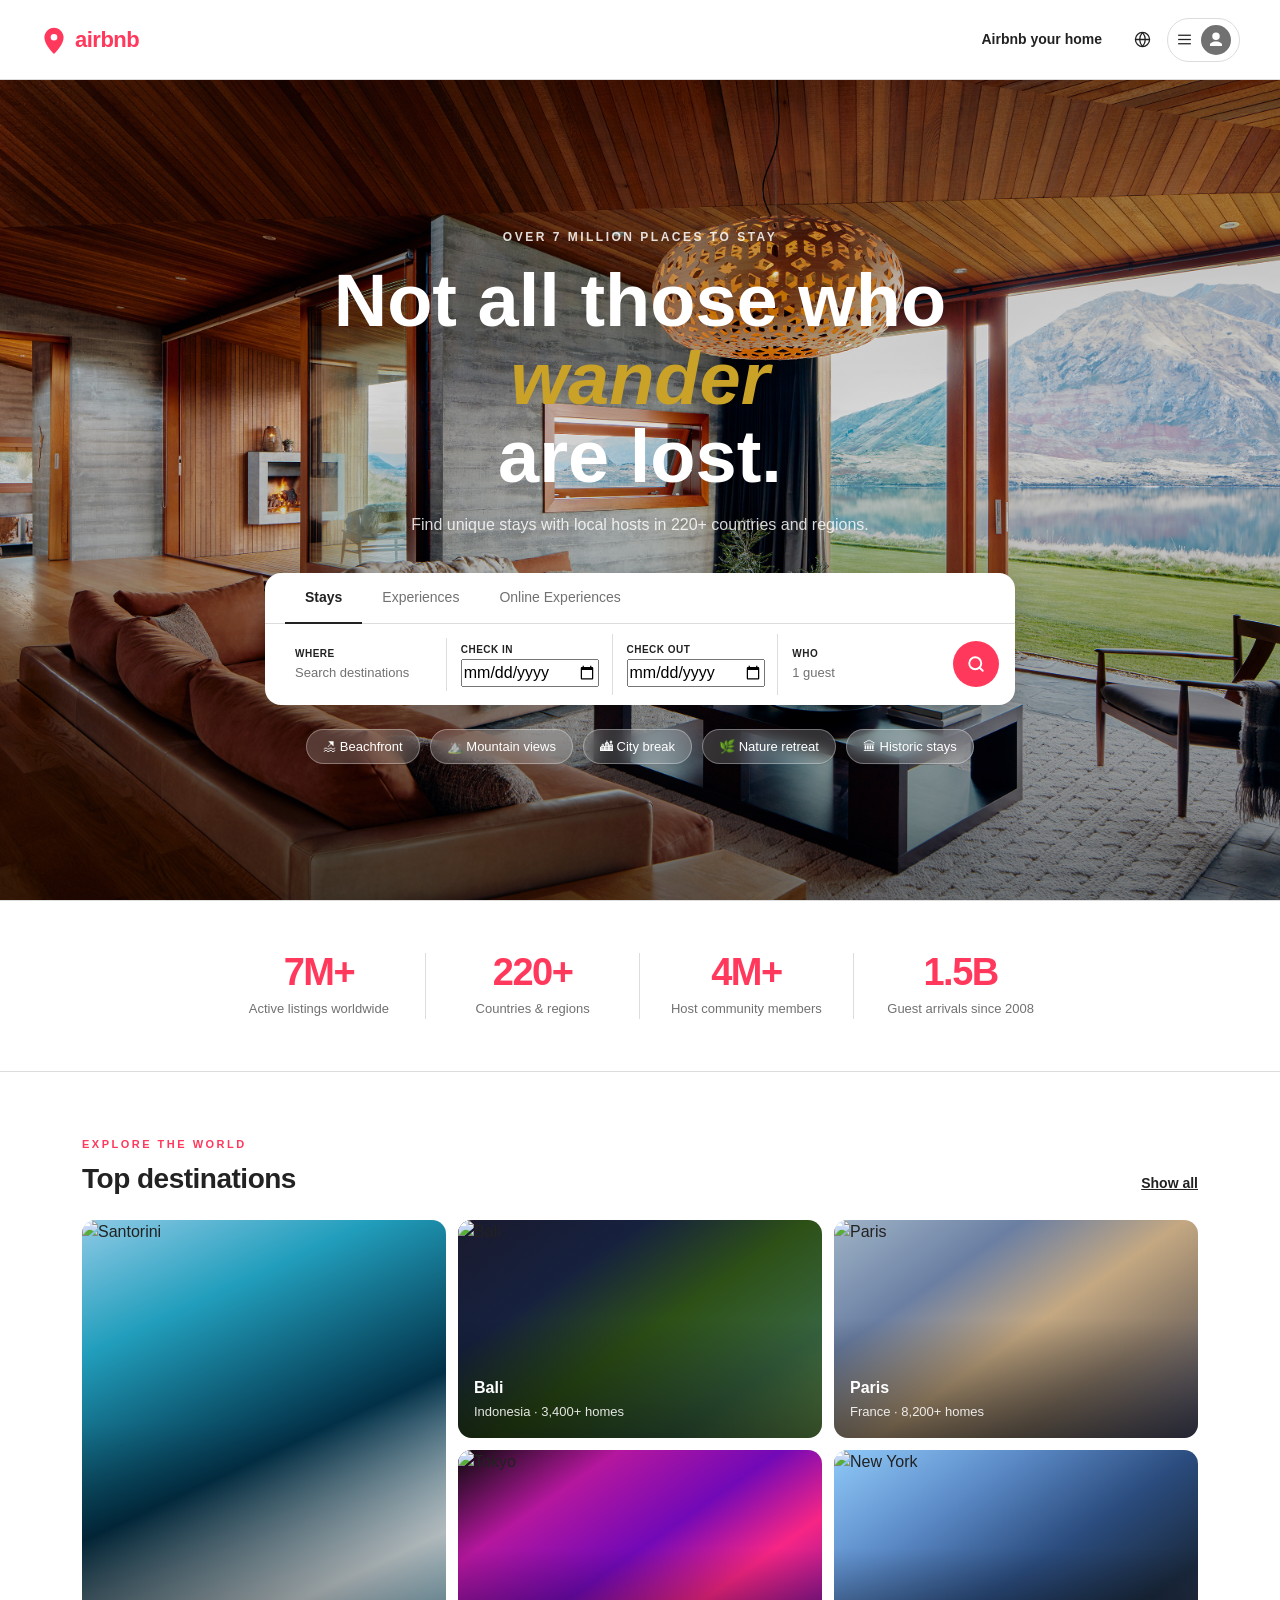
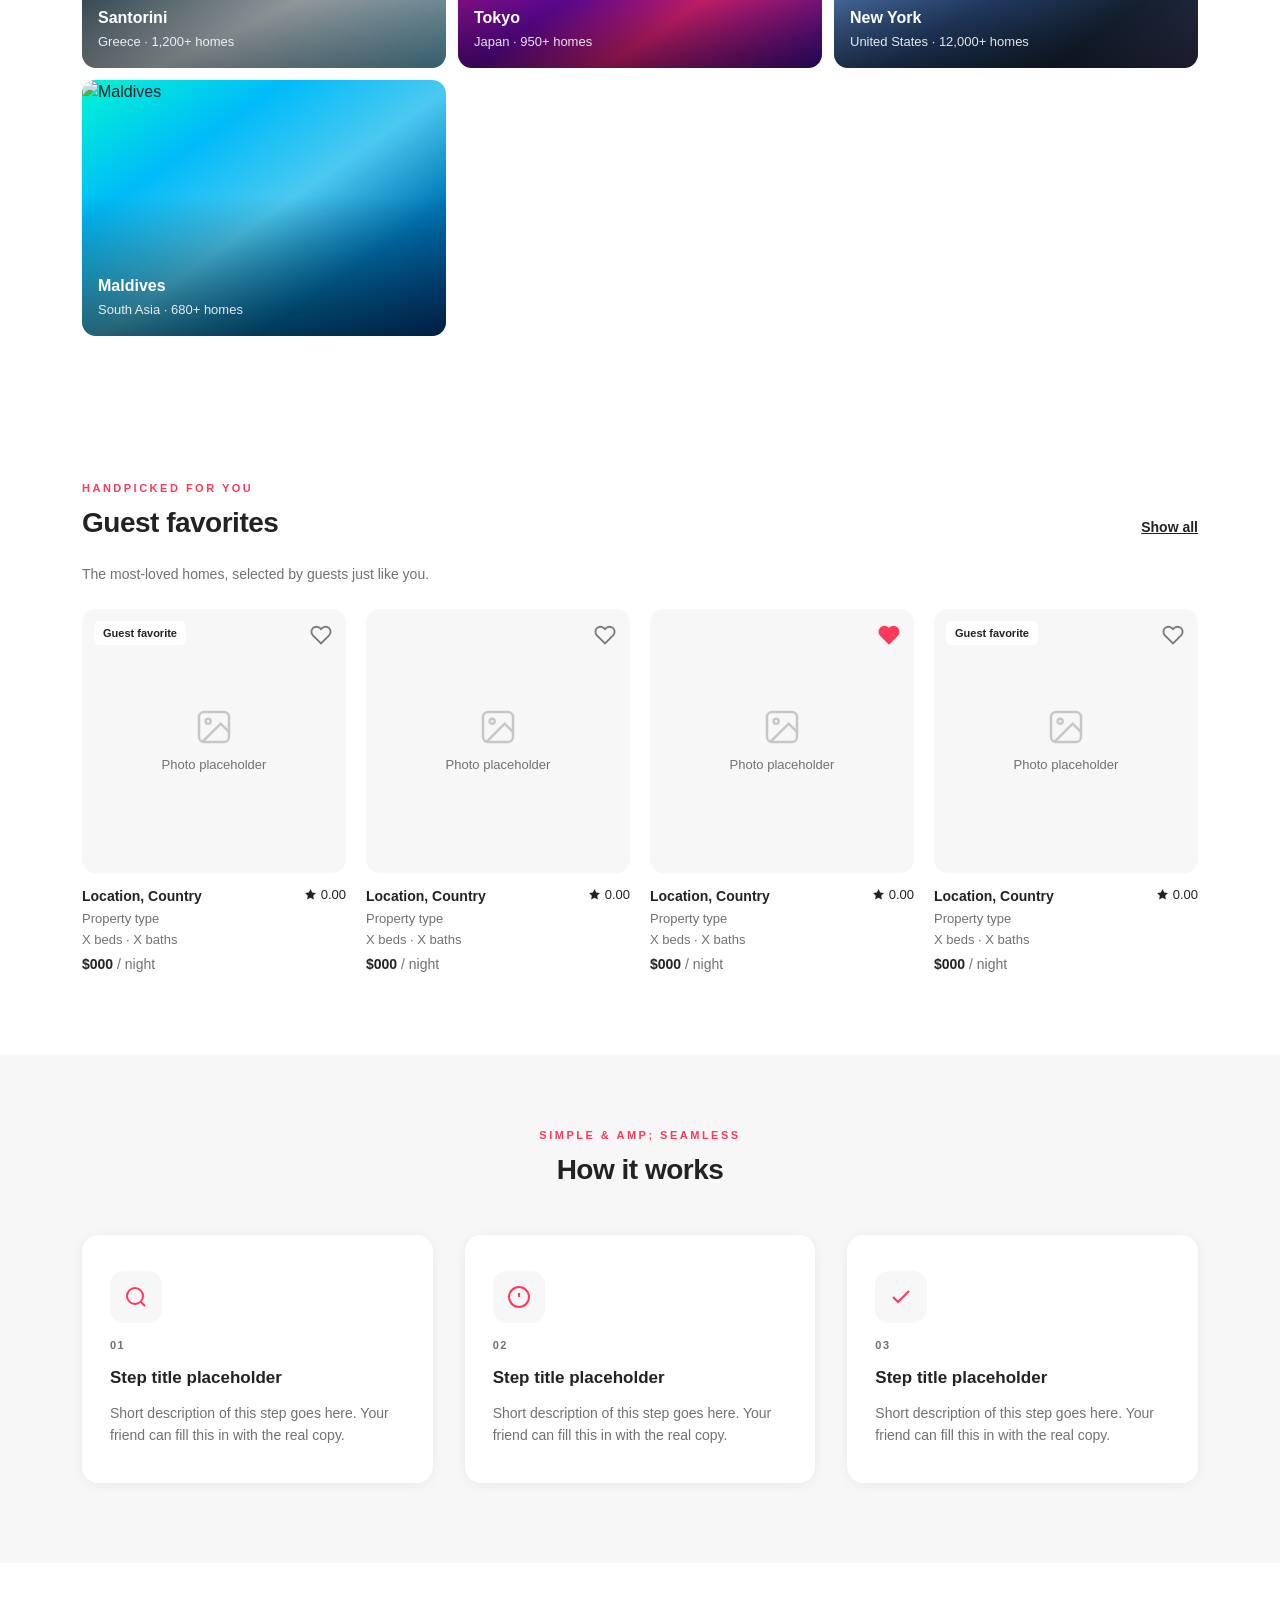
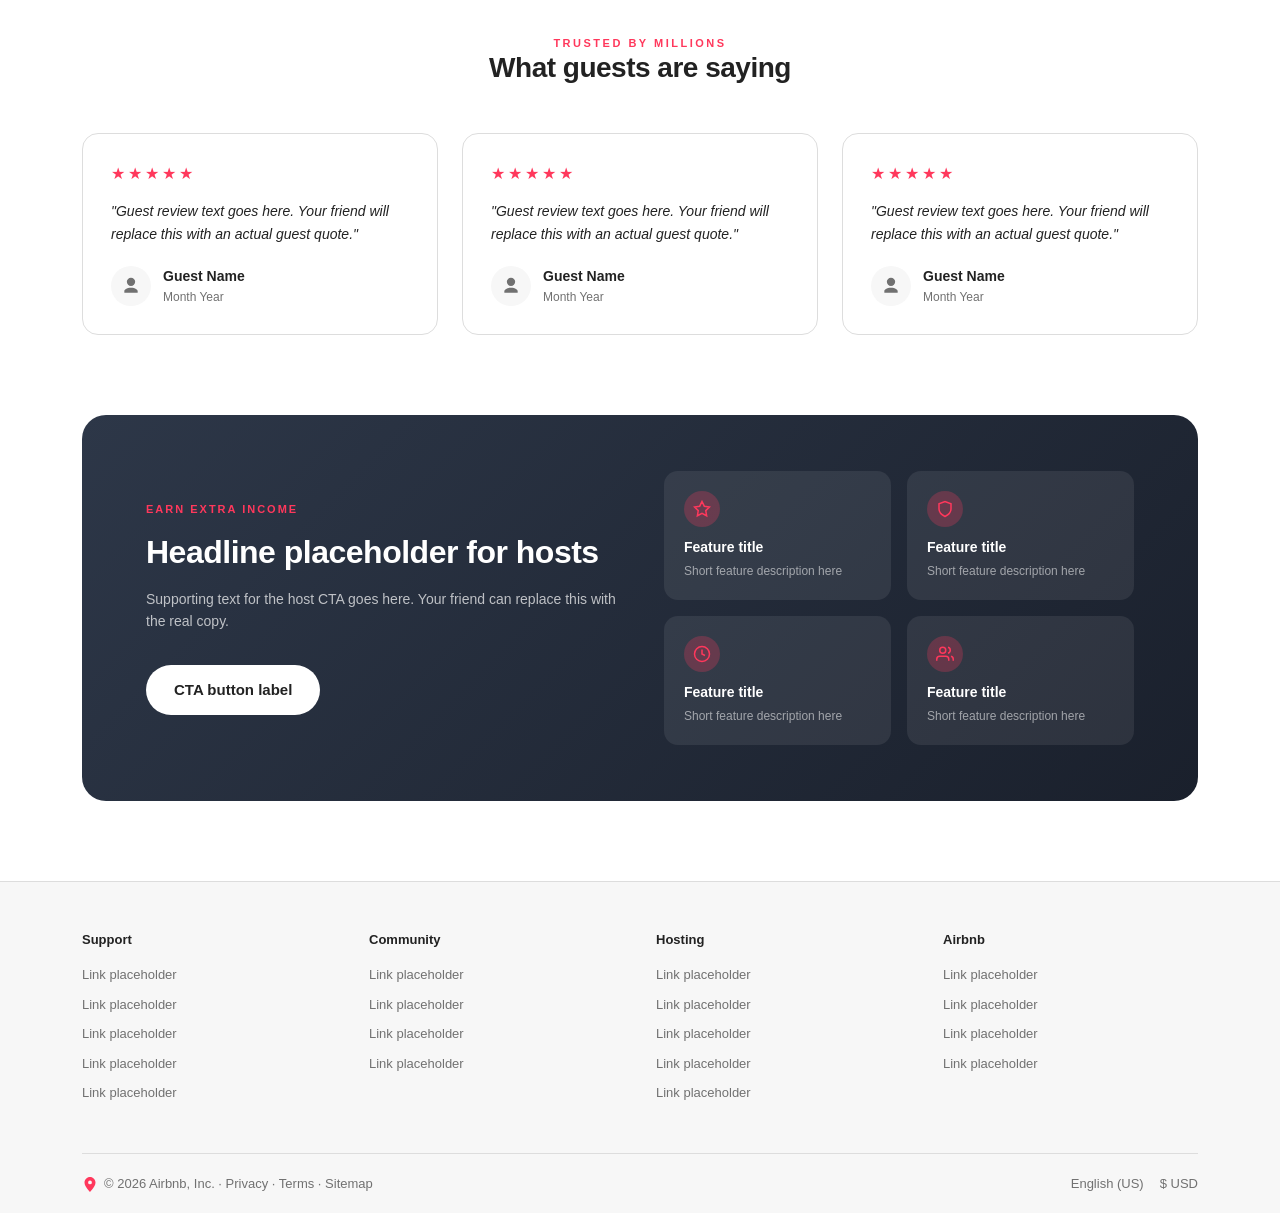
==== index.html @ 90a5e955 "temp save: fixed image zoom issue" ====
<!DOCTYPE html>
<html lang="en">
<head>
  <meta charset="UTF-8">
  <meta name="viewport" content="width=device-width, initial-scale=1.0">
  <title>Airbnb — Find unique places to stay</title>
  <link href="https://cdn.jsdelivr.net/npm/bootstrap@5.3.2/dist/css/bootstrap.min.css" rel="stylesheet">
  <style>
    :root {
      --ab-red:      #FF385C;
      --ab-dark-red: #E31C5F;
      --ab-text:     #222222;
      --ab-muted:    #717171;
      --ab-border:   #DDDDDD;
      --ab-light:    #F7F7F7;
      --ab-gold:     #C9A227;
    }

    body {
      font-family: -apple-system, BlinkMacSystemFont, 'Segoe UI', Roboto, 'Helvetica Neue', Arial, sans-serif;
      color: var(--ab-text);
      margin: 0;
    }

    /* ── NAVBAR ── */
    .ab-nav {
      position: fixed; top: 0; left: 0; right: 0; z-index: 1000;
      background: #fff; border-bottom: 1px solid var(--ab-border);
      height: 80px; padding: 0 40px;
      display: flex; align-items: center; justify-content: space-between;
    }

    .ab-logo {
      display: flex; align-items: center; gap: 7px;
      font-size: 22px; font-weight: 700; letter-spacing: -0.5px;
      color: var(--ab-red); text-decoration: none;
    }

    .ab-nav-link {
      border: none; background: none; font-size: 14px; font-weight: 600;
      padding: 10px 16px; border-radius: 24px; cursor: pointer;
      transition: background 0.15s; color: var(--ab-text);
    }
    .ab-nav-link:hover { background: var(--ab-light); }

    .ab-icon-btn {
      border: none; background: none; padding: 8px; border-radius: 50%;
      cursor: pointer; transition: background 0.15s; color: var(--ab-text);
      display: flex; align-items: center; justify-content: center;
    }
    .ab-icon-btn:hover { background: var(--ab-light); }

    .ab-menu-btn {
      display: flex; align-items: center; gap: 8px;
      border: 1px solid var(--ab-border); border-radius: 24px;
      padding: 6px 8px; background: #fff; cursor: pointer;
      transition: box-shadow 0.15s; position: relative;
    }
    .ab-menu-btn:hover { box-shadow: 0 2px 8px rgba(0,0,0,0.12); }

    .ab-avatar {
      width: 30px; height: 30px; border-radius: 50%; background: #717171;
      display: flex; align-items: center; justify-content: center;
    }

    /* Dropdown */
    .ab-dropdown {
      display: none; position: absolute; top: calc(100% + 12px); right: 0;
      background: #fff; border: none; border-radius: 12px; min-width: 220px;
      box-shadow: 0 4px 24px rgba(0,0,0,0.14); padding: 8px 0; z-index: 200;
    }
    .ab-menu-btn:focus-within .ab-dropdown,
    .ab-menu-btn:hover .ab-dropdown { display: block; }

    .ab-dropdown-item {
      display: block; padding: 11px 20px; font-size: 14px;
      color: var(--ab-text); text-decoration: none; cursor: pointer;
      transition: background 0.12s;
    }
    .ab-dropdown-item:hover { background: var(--ab-light); }
    .ab-dropdown-item.fw-semibold { font-weight: 600; }

    .ab-dropdown-divider {
      border: none; border-top: 1px solid var(--ab-border); margin: 6px 0;
    }

    /* ── HERO ── */
   .hero {
  margin-top: 80px;
  min-height: calc(100vh - 80px);

  background:
    linear-gradient(
      to bottom,
      rgba(0,0,0,0.22) 0%,
      rgba(0,0,0,0.10) 40%,
      rgba(0,0,0,0.46) 100%
    ),
    url(Air\ bnb\ landing\ page\ bc-image.jpg) center center / cover no-repeat;

  display: flex;
  flex-direction: column;
  align-items: center;
  justify-content: center;
  padding: 64px 24px 52px;
}
    .hero-eyebrow {
      font-size: 12px; font-weight: 700; letter-spacing: 2.5px;
      text-transform: uppercase; color: rgba(255,255,255,0.85); margin-bottom: 16px;
    }

    .hero-h1 {
      font-size: clamp(44px, 6.5vw, 74px); font-weight: 800; line-height: 1.06;
      color: #fff; text-align: center; text-wrap: balance; margin-bottom: 16px;
    }
    .hero-h1 .wander { color: var(--ab-gold); font-style: italic; }

    .hero-sub {
      font-size: 16px; color: rgba(255,255,255,0.82);
      text-align: center; margin-bottom: 36px; margin-top: 0;
    }

    /* Search card */
    .search-card {
      background: #fff; border-radius: 16px;
      box-shadow: 0 6px 24px rgba(0,0,0,0.16);
      width: 100%; max-width: 750px; margin-bottom: 24px; overflow: hidden;
    }

    .search-tabs {
      display: flex; border-bottom: 1px solid var(--ab-border); padding: 0 20px;
    }

    .s-tab {
      padding: 14px 20px; font-size: 14px; font-weight: 500;
      color: var(--ab-muted); cursor: pointer;
      border-bottom: 2px solid transparent; margin-bottom: -1px;
      white-space: nowrap; transition: color 0.14s, border-color 0.14s;
    }
    .s-tab:hover { color: var(--ab-text); }
    .s-tab.active { color: var(--ab-text); font-weight: 600; border-bottom-color: var(--ab-text); }

    .search-fields {
      display: flex; align-items: center; padding: 10px 16px;
    }

    .s-field {
      flex: 1; padding: 8px 14px; cursor: pointer; min-width: 0;
      border-right: 1px solid var(--ab-border); transition: background 0.14s;
    }
    .s-field:first-child { border-radius: 10px 0 0 10px; }
    .s-field.last-field  { border-right: none; border-radius: 0 10px 10px 0; }
    .s-field:hover { background: var(--ab-light); }

    .s-label {
      font-size: 10px; font-weight: 700; letter-spacing: 0.5px;
      text-transform: uppercase; color: var(--ab-text); margin-bottom: 2px;
    }
    .s-val { font-size: 13px; color: var(--ab-muted); white-space: nowrap; }

    .search-go {
      background: var(--ab-red); border: none; border-radius: 50%;
      width: 46px; height: 46px; min-width: 46px;
      display: flex; align-items: center; justify-content: center;
      cursor: pointer; transition: background 0.15s; margin-left: 10px;
    }
    .search-go:hover { background: var(--ab-dark-red); }

    /* Category pills */
    .pills { display: flex; gap: 10px; flex-wrap: wrap; justify-content: center; }

    .pill {
      background: rgba(255,255,255,0.18); backdrop-filter: blur(8px);
      border: 1px solid rgba(255,255,255,0.32); color: #fff;
      border-radius: 24px; padding: 7px 16px; font-size: 13px;
      font-weight: 500; cursor: pointer; display: flex; align-items: center; gap: 6px;
      transition: background 0.15s;
    }
    .pill:hover { background: rgba(255,255,255,0.28); }

    /* ── STATS ── */
    .stats-section {
      border-top: 1px solid var(--ab-border);
      border-bottom: 1px solid var(--ab-border);
      padding: 52px 0;
    }

    .stat-col {
      text-align: center;
      border-right: 1px solid var(--ab-border);
    }
    .stat-col:last-child { border-right: none; }

    .stat-num {
      font-size: 38px; font-weight: 700; color: var(--ab-red);
      font-variant-numeric: tabular-nums; letter-spacing: -1.5px;
      line-height: 1; margin-bottom: 8px;
    }

    .stat-lbl { font-size: 13px; color: var(--ab-muted); }

    /* ── DESTINATIONS ── */
    .dest-section { padding: 64px 0 80px; }

    .eyebrow {
      font-size: 11px; font-weight: 700; letter-spacing: 2.5px;
      text-transform: uppercase; color: var(--ab-red); margin-bottom: 10px;
    }

    .section-hd { font-size: 28px; font-weight: 700; letter-spacing: -0.5px; margin: 0; }

    .show-all {
      font-size: 14px; font-weight: 600; color: var(--ab-text);
      text-decoration: underline; cursor: pointer;
    }
    .dc img {
      position: absolute;
      inset: 0;
      width: 100%;
      height: 100%;
      object-fit: cover;
  object-position:center;
      display: block;
     }

     .dc {
    position: relative;
    height: 100%;
    width: 100%;   /* fixed height so all cards match */
    border-radius: 16px;
    overflow: hidden 
     }

    .dest-grid {
      display: grid;
      grid-template-columns: repeat(3, 1fr);
      grid-template-rows: 218px 218px 256px;
      gap: 12px;
    }
    

    .dc {
      border-radius: 14px; overflow: hidden; position: relative; cursor: pointer;
      transition: transform 0.22s ease, box-shadow 0.22s ease;
    }
    .dc:hover { transform: scale(1.018); box-shadow: 0 10px 28px rgba(0,0,0,0.22); }

    .dc-overlay {
      position: absolute; inset: 0;
      background: linear-gradient(to top, rgba(0,0,0,0.52) 0%, transparent 55%);
    }

    .dc-info { position: absolute; bottom: 16px; left: 16px; color: #fff; }
    .dc-name { font-size: 16px; font-weight: 700; margin-bottom: 2px; }
    .dc-meta { font-size: 13px; opacity: 0.88; }

    /* grid placement */
    .dc-santorini { grid-column: 1; grid-row: 1 / 3; }
    .dc-bali      { grid-column: 2; grid-row: 1; }
    .dc-paris     { grid-column: 3; grid-row: 1; }
    .dc-kyoto     { grid-column: 2; grid-row: 2; }
    .dc-nyc       { grid-column: 3; grid-row: 2; }
    .dc-maldives  { grid-column: 1; grid-row: 3; }

/* destination card gradients */
    .dc-santorini { background: linear-gradient(155deg, #8ecae6 0%, #219ebc 22%, #023047 52%, #e8f4f8 78%, #74c2e1 100%); }
    .dc-bali      { background: linear-gradient(145deg, #1a1a2e 0%, #16213e 28%, #2d5016 52%, #386641 78%, #6a994e 100%); }
    .dc-paris     { background: linear-gradient(145deg, #9fb4c7 0%, #6b7fa3 28%, #c4a882 52%, #8a7967 72%, #4a4e69 100%); }
    .dc-kyoto     { background: linear-gradient(145deg, #0a0a0a 0%, #b5179e 24%, #7209b7 48%, #f72585 68%, #480ca8 100%); }
    .dc-nyc       { background: linear-gradient(145deg, #90caf9 0%, #5c8bc8 28%, #2b4c7e 54%, #1a2a3f 78%, #3a3a5c 100%); }
    .dc-maldives  { background: linear-gradient(145deg, #00f5d4 0%, #00bbf9 28%, #4cc9f0 52%, #0077b6 74%, #023e8a 100%); }

    /* ── GUEST FAVORITES ── */
    .favorites-section { padding: 64px 0 80px; }

    .listing-grid {
      display: grid;
      grid-template-columns: repeat(4, 1fr);
      gap: 20px;
    }

    .listing-card { cursor: pointer; }

    .listing-img-wrap {
      position: relative;
      border-radius: 14px;
      overflow: hidden;
      aspect-ratio: 1 / 1;
      background: var(--ab-light);
      margin-bottom: 12px;
    }

    .listing-img-placeholder {
      width: 100%; height: 100%;
      display: flex; flex-direction: column;
      align-items: center; justify-content: center;
      gap: 8px;
      color: var(--ab-muted);
      font-size: 13px;
    }

    .listing-img-placeholder svg { opacity: 0.35; }

    .listing-badge {
      position: absolute; top: 12px; left: 12px;
      background: #fff; border-radius: 6px;
      font-size: 11px; font-weight: 700;
      padding: 4px 9px; color: var(--ab-text);
    }

    .listing-heart {
      position: absolute; top: 10px; right: 10px;
      background: none; border: none; cursor: pointer; padding: 4px;
      color: rgba(0,0,0,0.5); transition: color 0.15s;
    }
    .listing-heart:hover { color: var(--ab-red); }

    .listing-row { display: flex; justify-content: space-between; align-items: baseline; margin-bottom: 2px; }
    .listing-location { font-size: 14px; font-weight: 600; }
    .listing-rating { font-size: 13px; display: flex; align-items: center; gap: 4px; }
    .listing-type { font-size: 13px; color: var(--ab-muted); margin-bottom: 2px; }
    .listing-beds { font-size: 13px; color: var(--ab-muted); margin-bottom: 4px; }
    .listing-price { font-size: 14px; font-weight: 600; }
    .listing-price span { font-weight: 400; color: var(--ab-muted); }

    /* ── HOW IT WORKS ── */
    .how-section {
      background: var(--ab-light);
      padding: 72px 0 80px;
    }

    .how-section .eyebrow,
    .how-section .section-hd { text-align: center; }

    .how-grid {
      display: grid;
      grid-template-columns: repeat(3, 1fr);
      gap: 32px;
      margin-top: 48px;
    }

    .how-card {
      background: #fff;
      border-radius: 16px;
      padding: 36px 28px;
      display: flex; flex-direction: column; align-items: flex-start; gap: 14px;
      box-shadow: 0 2px 12px rgba(0,0,0,0.06);
    }

    .how-icon-wrap {
      width: 52px; height: 52px; border-radius: 14px;
      background: var(--ab-light);
      display: flex; align-items: center; justify-content: center;
    }

    .how-step { font-size: 11px; font-weight: 700; letter-spacing: 1.5px; text-transform: uppercase; color: var(--ab-muted); }
    .how-title { font-size: 17px; font-weight: 700; margin: 0; }
    .how-body { font-size: 14px; color: var(--ab-muted); line-height: 1.6; margin: 0; }

    /* ── TESTIMONIALS ── */
    .testimonials-section { padding: 72px 0 80px; }

    .testimonials-section .eyebrow,
    .testimonials-section .section-hd { text-align: center; margin-bottom: 0; }

    .testi-grid {
      display: grid;
      grid-template-columns: repeat(3, 1fr);
      gap: 24px;
      margin-top: 48px;
    }

    .testi-card {
      border: 1px solid var(--ab-border);
      border-radius: 16px;
      padding: 28px;
    }

    .testi-stars { display: flex; gap: 3px; margin-bottom: 14px; }
    .testi-star { color: var(--ab-red); font-size: 16px; }
    .testi-quote { font-size: 14px; line-height: 1.65; color: var(--ab-text); margin-bottom: 20px; font-style: italic; }

    .testi-author { display: flex; align-items: center; gap: 12px; }
    .testi-avatar {
      width: 40px; height: 40px; border-radius: 50%;
      background: var(--ab-light); flex-shrink: 0;
      display: flex; align-items: center; justify-content: center;
    }
    .testi-name { font-size: 14px; font-weight: 600; margin-bottom: 1px; }
    .testi-date { font-size: 12px; color: var(--ab-muted); }

    /* ── HOST CTA ── */
    .host-cta-section { padding: 0 0 80px; }

    .host-cta-inner {
      background: linear-gradient(135deg, #2d3748 0%, #1a202c 100%);
      border-radius: 24px;
      padding: 56px 64px;
      display: grid;
      grid-template-columns: 1fr 1fr;
      gap: 48px;
      align-items: center;
    }

    .host-cta-eyebrow { color: var(--ab-red); font-size: 11px; font-weight: 700; letter-spacing: 2px; text-transform: uppercase; margin-bottom: 16px; }
    .host-cta-h2 { font-size: 32px; font-weight: 800; color: #fff; line-height: 1.2; margin-bottom: 16px; letter-spacing: -0.5px; }
    .host-cta-sub { font-size: 14px; color: rgba(255,255,255,0.7); line-height: 1.6; margin-bottom: 32px; }

    .host-cta-btn {
      display: inline-block; background: #fff; color: var(--ab-text);
      border: none; border-radius: 30px; padding: 14px 28px;
      font-size: 15px; font-weight: 600; cursor: pointer; text-decoration: none;
      transition: background 0.15s;
    }
    .host-cta-btn:hover { background: var(--ab-light); }

    .host-features-grid {
      display: grid; grid-template-columns: 1fr 1fr; gap: 16px;
    }

    .host-feature {
      background: rgba(255,255,255,0.08);
      border-radius: 14px; padding: 20px;
    }

    .host-feature-icon {
      width: 36px; height: 36px; border-radius: 50%;
      background: rgba(255,56,92,0.25);
      display: flex; align-items: center; justify-content: center;
      margin-bottom: 10px;
    }

    .host-feature-title { font-size: 14px; font-weight: 600; color: #fff; margin-bottom: 4px; }
    .host-feature-sub { font-size: 12px; color: rgba(255,255,255,0.55); }

    /* ── FOOTER ── */
    .ab-footer {
      background: var(--ab-light);
      border-top: 1px solid var(--ab-border);
      padding: 48px 0 0;
    }

    .footer-cols {
      display: grid;
      grid-template-columns: repeat(4, 1fr);
      gap: 32px;
      padding-bottom: 40px;
    }

    .footer-col-title { font-size: 13px; font-weight: 700; margin-bottom: 16px; }

    .footer-link {
      display: block; font-size: 13px; color: var(--ab-muted);
      text-decoration: none; margin-bottom: 10px; transition: color 0.14s;
    }
    .footer-link:hover { color: var(--ab-text); text-decoration: underline; }

    .footer-bottom {
      border-top: 1px solid var(--ab-border);
      padding: 20px 0;
      display: flex; align-items: center; justify-content: space-between;
      font-size: 13px; color: var(--ab-muted);
    }

    .footer-bottom-left { display: flex; align-items: center; gap: 6px; }
    .footer-bottom-right { display: flex; align-items: center; gap: 16px; }
    .footer-meta-link { font-size: 13px; color: var(--ab-muted); text-decoration: none; }
    .footer-meta-link:hover { text-decoration: underline; color: var(--ab-text); }
  </style>
</head>
<body>

<!-- ══ NAVBAR ══ -->
<nav class="ab-nav">
  <a class="ab-logo" href="#">
    <svg viewBox="0 0 32 32" width="28" height="28" fill="#FF385C" aria-hidden="true">
      <path d="M16 2C9.92 2 5 7.48 5 13.2c0 8.6 11 18.8 11 18.8s11-10.2 11-18.8C27 7.48 22.08 2 16 2zm0 14.6a3.8 3.8 0 1 1 0-7.6 3.8 3.8 0 0 1 0 7.6z"/>
    </svg>
    airbnb
  </a>

  <div class="d-flex align-items-center gap-2">
    <button class="ab-nav-link">Airbnb your home</button>

    <button class="ab-icon-btn" aria-label="Select language">
      <svg width="17" height="17" viewBox="0 0 24 24" fill="none" stroke="currentColor" stroke-width="1.8">
        <circle cx="12" cy="12" r="10"/>
        <path d="M12 2C12 2 8 7 8 12s4 10 4 10M12 2c0 0 4 5 4 10s-4 10-4 10M2 12h20"/>
      </svg>
    </button>

    <div class="ab-menu-btn" tabindex="0" role="button" aria-haspopup="true" aria-label="Open menu">
      <svg width="17" height="17" viewBox="0 0 24 24" fill="none" stroke="currentColor" stroke-width="1.8">
        <line x1="3" y1="6" x2="21" y2="6"/>
        <line x1="3" y1="12" x2="21" y2="12"/>
        <line x1="3" y1="18" x2="21" y2="18"/>
      </svg>
      <div class="ab-avatar" aria-hidden="true">
        <svg width="18" height="18" viewBox="0 0 24 24" fill="#fff">
          <path d="M12 12a5 5 0 1 0 0-10 5 5 0 0 0 0 10zm0 2c-5.33 0-8 2.67-8 4v2h16v-2c0-1.33-2.67-4-8-4z"/>
        </svg>
      </div>

      <div class="ab-dropdown" role="menu">
        <a class="ab-dropdown-item fw-semibold" href="#" role="menuitem">Sign up</a>
        <a class="ab-dropdown-item" href="#" role="menuitem">Log in</a>
        <hr class="ab-dropdown-divider">
        <a class="ab-dropdown-item" href="#" role="menuitem">Airbnb your home</a>
        <a class="ab-dropdown-item" href="#" role="menuitem">Explore</a>
        <a class="ab-dropdown-item" href="#" role="menuitem">My trips</a>
        <a class="ab-dropdown-item" href="#" role="menuitem">Wishlist</a>
        <hr class="ab-dropdown-divider">
        <a class="ab-dropdown-item" href="#" role="menuitem">Help centre</a>
      </div>
    </div>
  </div>
</nav>

<!-- ══ HERO ══ -->
<section class="hero">
  <p class="hero-eyebrow">Over 7 million places to stay</p>

  <h1 class="hero-h1">
  Not all those who<br>
    <span class="wander">wander</span><br>
     are lost.
  </h1>

  <p class="hero-sub">Find unique stays with local hosts in 220+ countries and regions.</p>

  <div class="search-card">
    <div class="search-tabs">
      <div class="s-tab active">Stays</div>
      <div class="s-tab">Experiences</div>
      <div class="s-tab">Online Experiences</div>
    </div>
    <div class="search-fields">
      <div class="s-field">
        <div class="s-label">Where</div>
        <div class="s-val">Search destinations</div>
      </div>
      <div class="s-field">
        <div class="s-label">Check in</div>
        <div class="s-val"></div>
        <input type="date">
        
      </div>
      <div class="s-field">
        <div class="s-label">Check out</div>
        <div class="s-val"></div>
        <input type="date">
      </div>
      <div class="s-field last-field">
        <div class="s-label">Who</div>
        <div class="s-val">1 guest</div>
      </div>
      <button class="search-go" aria-label="Search">
        <svg width="18" height="18" viewBox="0 0 24 24" fill="none" stroke="#fff" stroke-width="2.5" stroke-linecap="round">
          <circle cx="11" cy="11" r="8"/><line x1="21" y1="21" x2="16.65" y2="16.65"/>
        </svg>
      </button>
    </div>
  </div>

  <div class="pills">
    <div class="pill">🏖 Beachfront</div>
    <div class="pill">⛰️ Mountain views</div>
    <div class="pill">🏙 City break</div>
    <div class="pill">🌿 Nature retreat</div>
    <div class="pill">🏛 Historic stays</div>
  </div>
</section>

<!-- ══ STATS ══ -->
<section class="stats-section">
  <div class="container">
    <div class="row justify-content-center">
      <div class="col-9">
        <div class="row">
          <div class="col-3 stat-col">
            <div class="stat-num">7M+</div>
            <div class="stat-lbl">Active listings worldwide</div>
          </div>
          <div class="col-3 stat-col">
            <div class="stat-num">220+</div>
            <div class="stat-lbl">Countries &amp; regions</div>
          </div>
          <div class="col-3 stat-col">
            <div class="stat-num">4M+</div>
            <div class="stat-lbl">Host community members</div>
          </div>
          <div class="col-3 stat-col">
            <div class="stat-num">1.5B</div>
            <div class="stat-lbl">Guest arrivals since 2008</div>
          </div>
        </div>
      </div>
    </div>
  </div>
</section>

<!-- ══ TOP DESTINATIONS ══ -->
<section class="dest-section">
  <div class="container">
    <p class="eyebrow">Explore the world</p>
    <div class="d-flex align-items-baseline justify-content-between mb-4">
      <h2 class="section-hd">Top destinations</h2>
      <a class="show-all" href="listings.html">Show all</a>
    </div>

    <div class="dest-grid">

      <div class="dc dc-santorini">
         <img src="https://images.unsplash.com/photo-1570077188670-e3a8d69ac5ff?w=800&q=80" alt="Santorini">
        <div class="dc-overlay"></div>
        <div class="dc-info">
         <div class="dc-name">Santorini</div>
          <div class="dc-meta">Greece · 1,200+ homes</div>
        </div>
      </div>

      <div class="dc dc-bali">
   <img src="https://images.unsplash.com/photo-1537996194471-e657df975ab4" alt="Bali">
        <div class="dc-overlay"></div>
        <div class="dc-info">
       <div class="dc-name">Bali</div>
          <div class="dc-meta">Indonesia · 3,400+ homes</div>
        </div>
      </div>

      <div class="dc dc-paris">
         <img src="https://images.unsplash.com/photo-1502602898657-3e91760cbb34?w=600&q=80" alt="Paris">
        <div class="dc-overlay"></div>
        <div class="dc-info">
          <div class="dc-name">Paris</div>
          <div class="dc-meta">France · 8,200+ homes</div>
        </div>
      </div>

      <div class="dc dc-kyoto">
         <img src="https://images.unsplash.com/photo-1540959733332-eab4deabeeaf?w=600&q=80" alt="Tokyo">
        <div class="dc-overlay"></div>
        <div class="dc-info">
          <div class="dc-name">Tokyo</div>
          <div class="dc-meta">Japan · 950+ homes</div>
        </div>
      </div>

      <div class="dc dc-nyc">
     <img src="https://images.pexels.com/photos/466685/pexels-photo-466685.jpeg" alt="New York">
        <div class="dc-overlay"></div>
        <div class="dc-info">
          <div class="dc-name">New York</div>
          <div class="dc-meta">United States · 12,000+ homes</div>
        </div>
      </div>

      <div class="dc dc-maldives">
         <img src="https://images.unsplash.com/photo-1514282401047-d79a71a590e8?w=800&q=80" alt="Maldives">
        <div class="dc-overlay"></div>
        <div class="dc-info">
          <div class="dc-name">Maldives</div>
          <div class="dc-meta">South Asia · 680+ homes</div>
        </div>
      </div>

    </div>
  </div>
</section>

<!--DHARMIKA-->
<!-- ══ GUEST FAVORITES ══ -->
<section class="favorites-section">
  <div class="container">
    <p class="eyebrow">Handpicked for you</p>
    <div class="d-flex align-items-baseline justify-content-between mb-4">
      <h2 class="section-hd">Guest favorites</h2>
      <a class="show-all" href="listings.html">Show all</a>
    </div>
    <p class="mb-4" style="color:var(--ab-muted);font-size:14px;">The most-loved homes, selected by guests just like you.</p>

    <div class="listing-grid">

      <!-- Card 1 -->
      <a class="listing-card" href="listing-detail.html" style="text-decoration:none;color:inherit;">
        <div class="listing-img-wrap">
          <div class="listing-img-placeholder">
            <svg width="40" height="40" viewBox="0 0 24 24" fill="none" stroke="currentColor" stroke-width="1.5"><rect x="3" y="3" width="18" height="18" rx="3"/><circle cx="8.5" cy="8.5" r="1.5"/><path d="M21 15l-5-5L5 21"/></svg>
            <span>Photo placeholder</span>
          </div>
          <div class="listing-badge">Guest favorite</div>
          <button class="listing-heart" aria-label="Save to wishlist">
            <svg width="22" height="22" viewBox="0 0 24 24" fill="none" stroke="currentColor" stroke-width="2"><path d="M20.84 4.61a5.5 5.5 0 0 0-7.78 0L12 5.67l-1.06-1.06a5.5 5.5 0 0 0-7.78 7.78l1.06 1.06L12 21.23l7.78-7.78 1.06-1.06a5.5 5.5 0 0 0 0-7.78z"/></svg>
          </button>
        </div>
        <div class="listing-row">
          <div class="listing-location">Location, Country</div>
          <div class="listing-rating">
            <svg width="13" height="13" viewBox="0 0 24 24" fill="currentColor"><path d="M12 2l3.09 6.26L22 9.27l-5 4.87 1.18 6.88L12 17.77l-6.18 3.25L7 14.14 2 9.27l6.91-1.01z"/></svg>
            0.00
          </div>
        </div>
        <div class="listing-type">Property type</div>
        <div class="listing-beds">X beds · X baths</div>
        <div class="listing-price">$000 <span>/ night</span></div>
      </a>

      <!-- Card 2 -->
      <a class="listing-card" href="listing-detail.html" style="text-decoration:none;color:inherit;">
        <div class="listing-img-wrap">
          <div class="listing-img-placeholder">
            <svg width="40" height="40" viewBox="0 0 24 24" fill="none" stroke="currentColor" stroke-width="1.5"><rect x="3" y="3" width="18" height="18" rx="3"/><circle cx="8.5" cy="8.5" r="1.5"/><path d="M21 15l-5-5L5 21"/></svg>
            <span>Photo placeholder</span>
          </div>
          <button class="listing-heart" aria-label="Save to wishlist">
            <svg width="22" height="22" viewBox="0 0 24 24" fill="none" stroke="currentColor" stroke-width="2"><path d="M20.84 4.61a5.5 5.5 0 0 0-7.78 0L12 5.67l-1.06-1.06a5.5 5.5 0 0 0-7.78 7.78l1.06 1.06L12 21.23l7.78-7.78 1.06-1.06a5.5 5.5 0 0 0 0-7.78z"/></svg>
          </button>
        </div>
        <div class="listing-row">
          <div class="listing-location">Location, Country</div>
          <div class="listing-rating">
            <svg width="13" height="13" viewBox="0 0 24 24" fill="currentColor"><path d="M12 2l3.09 6.26L22 9.27l-5 4.87 1.18 6.88L12 17.77l-6.18 3.25L7 14.14 2 9.27l6.91-1.01z"/></svg>
            0.00
          </div>
        </div>
        <div class="listing-type">Property type</div>
        <div class="listing-beds">X beds · X baths</div>
        <div class="listing-price">$000 <span>/ night</span></div>
      </a>

      <!-- Card 3 -->
      <a class="listing-card" href="listing-detail.html" style="text-decoration:none;color:inherit;">
        <div class="listing-img-wrap">
          <div class="listing-img-placeholder">
            <svg width="40" height="40" viewBox="0 0 24 24" fill="none" stroke="currentColor" stroke-width="1.5"><rect x="3" y="3" width="18" height="18" rx="3"/><circle cx="8.5" cy="8.5" r="1.5"/><path d="M21 15l-5-5L5 21"/></svg>
            <span>Photo placeholder</span>
          </div>
          <button class="listing-heart" aria-label="Save to wishlist" style="color:var(--ab-red)">
            <svg width="22" height="22" viewBox="0 0 24 24" fill="currentColor" stroke="currentColor" stroke-width="2"><path d="M20.84 4.61a5.5 5.5 0 0 0-7.78 0L12 5.67l-1.06-1.06a5.5 5.5 0 0 0-7.78 7.78l1.06 1.06L12 21.23l7.78-7.78 1.06-1.06a5.5 5.5 0 0 0 0-7.78z"/></svg>
          </button>
        </div>
        <div class="listing-row">
          <div class="listing-location">Location, Country</div>
          <div class="listing-rating">
            <svg width="13" height="13" viewBox="0 0 24 24" fill="currentColor"><path d="M12 2l3.09 6.26L22 9.27l-5 4.87 1.18 6.88L12 17.77l-6.18 3.25L7 14.14 2 9.27l6.91-1.01z"/></svg>
            0.00
          </div>
        </div>
        <div class="listing-type">Property type</div>
        <div class="listing-beds">X beds · X baths</div>
        <div class="listing-price">$000 <span>/ night</span></div>
      </a>

      <!-- Card 4 -->
      <a class="listing-card" href="listing-detail.html" style="text-decoration:none;color:inherit;">
        <div class="listing-img-wrap">
          <div class="listing-img-placeholder">
            <svg width="40" height="40" viewBox="0 0 24 24" fill="none" stroke="currentColor" stroke-width="1.5"><rect x="3" y="3" width="18" height="18" rx="3"/><circle cx="8.5" cy="8.5" r="1.5"/><path d="M21 15l-5-5L5 21"/></svg>
            <span>Photo placeholder</span>
          </div>
          <div class="listing-badge">Guest favorite</div>
          <button class="listing-heart" aria-label="Save to wishlist">
            <svg width="22" height="22" viewBox="0 0 24 24" fill="none" stroke="currentColor" stroke-width="2"><path d="M20.84 4.61a5.5 5.5 0 0 0-7.78 0L12 5.67l-1.06-1.06a5.5 5.5 0 0 0-7.78 7.78l1.06 1.06L12 21.23l7.78-7.78 1.06-1.06a5.5 5.5 0 0 0 0-7.78z"/></svg>
          </button>
        </div>
        <div class="listing-row">
          <div class="listing-location">Location, Country</div>
          <div class="listing-rating">
            <svg width="13" height="13" viewBox="0 0 24 24" fill="currentColor"><path d="M12 2l3.09 6.26L22 9.27l-5 4.87 1.18 6.88L12 17.77l-6.18 3.25L7 14.14 2 9.27l6.91-1.01z"/></svg>
            0.00
          </div>
        </div>
        <div class="listing-type">Property type</div>
        <div class="listing-beds">X beds · X baths</div>
        <div class="listing-price">$000 <span>/ night</span></div>
      </a>

    </div>
  </div>
</section>

<!--DARMIHA-->

<!-- ══ HOW IT WORKS ══ -->
<section class="how-section">
  <div class="container">
    <p class="eyebrow">Simple & amp; seamless</p>
    <h2 class="section-hd">How it works</h2>

    <div class="how-grid">

      <div class="how-card">
        <div class="how-icon-wrap">
          <svg width="24" height="24" viewBox="0 0 24 24" fill="none" stroke="var(--ab-red)" stroke-width="2"><circle cx="11" cy="11" r="8"/><line x1="21" y1="21" x2="16.65" y2="16.65"/></svg>
        </div>
        <div class="how-step">01</div>
        <h3 class="how-title">Step title placeholder</h3>
        <p class="how-body">Short description of this step goes here. Your friend can fill this in with the real copy.</p>
      </div>

      <div class="how-card">
        <div class="how-icon-wrap">
          <svg width="24" height="24" viewBox="0 0 24 24" fill="none" stroke="var(--ab-red)" stroke-width="2"><circle cx="12" cy="12" r="10"/><path d="M12 8v4M12 16h.01"/></svg>
        </div>
        <div class="how-step">02</div>
        <h3 class="how-title">Step title placeholder</h3>
        <p class="how-body">Short description of this step goes here. Your friend can fill this in with the real copy.</p>
      </div>

      <div class="how-card">
        <div class="how-icon-wrap">
          <svg width="24" height="24" viewBox="0 0 24 24" fill="none" stroke="var(--ab-red)" stroke-width="2"><polyline points="20 6 9 17 4 12"/></svg>
        </div>
        <div class="how-step">03</div>
        <h3 class="how-title">Step title placeholder</h3>
        <p class="how-body">Short description of this step goes here. Your friend can fill this in with the real copy.</p>
      </div>

  </div>
  </div>
</section> 















  



















































































































<!--SAHANNA-->
<!-- ══ TESTIMONIALS ══ -->
<section class="testimonials-section">
  <div class="container">
    <p class="eyebrow">Trusted by millions</p>
    <h2 class="section-hd">What guests are saying</h2>

    <div class="testi-grid">

      <!-- Testimonial 1 -->
      <div class="testi-card">
        <div class="testi-stars">
          <span class="testi-star">★</span><span class="testi-star">★</span><span class="testi-star">★</span><span class="testi-star">★</span><span class="testi-star">★</span>
        </div>
        <p class="testi-quote">"Guest review text goes here. Your friend will replace this with an actual guest quote."</p>
        <div class="testi-author">
          <div class="testi-avatar">
            <svg width="20" height="20" viewBox="0 0 24 24" fill="var(--ab-muted)"><path d="M12 12a5 5 0 1 0 0-10 5 5 0 0 0 0 10zm0 2c-5.33 0-8 2.67-8 4v2h16v-2c0-1.33-2.67-4-8-4z"/></svg>
          </div>
          <div>
            <div class="testi-name">Guest Name</div>
            <div class="testi-date">Month Year</div>
          </div>
        </div>
      </div>

      <!-- Testimonial 2 -->
      <div class="testi-card">
        <div class="testi-stars">
          <span class="testi-star">★</span><span class="testi-star">★</span><span class="testi-star">★</span><span class="testi-star">★</span><span class="testi-star">★</span>
        </div>
        <p class="testi-quote">"Guest review text goes here. Your friend will replace this with an actual guest quote."</p>
        <div class="testi-author">
          <div class="testi-avatar">
            <svg width="20" height="20" viewBox="0 0 24 24" fill="var(--ab-muted)"><path d="M12 12a5 5 0 1 0 0-10 5 5 0 0 0 0 10zm0 2c-5.33 0-8 2.67-8 4v2h16v-2c0-1.33-2.67-4-8-4z"/></svg>
          </div>
          <div>
            <div class="testi-name">Guest Name</div>
            <div class="testi-date">Month Year</div>
          </div>
        </div>
      </div>

      <!-- Testimonial 3 -->
      <div class="testi-card">
        <div class="testi-stars">
          <span class="testi-star">★</span><span class="testi-star">★</span><span class="testi-star">★</span><span class="testi-star">★</span><span class="testi-star">★</span>
        </div>
        <p class="testi-quote">"Guest review text goes here. Your friend will replace this with an actual guest quote."</p>
        <div class="testi-author">
          <div class="testi-avatar">
            <svg width="20" height="20" viewBox="0 0 24 24" fill="var(--ab-muted)"><path d="M12 12a5 5 0 1 0 0-10 5 5 0 0 0 0 10zm0 2c-5.33 0-8 2.67-8 4v2h16v-2c0-1.33-2.67-4-8-4z"/></svg>
          </div>
          <div>
            <div class="testi-name">Guest Name</div>
            <div class="testi-date">Month Year</div>
          </div>
        </div>
      </div>

    </div>
  </div>
</section>

<!-- ══ HOST CTA ══ -->
<section class="host-cta-section">
  <div class="container">
    <div class="host-cta-inner">
      <div>
        <p class="host-cta-eyebrow">Earn extra income</p>
        <h2 class="host-cta-h2">Headline placeholder for hosts</h2>
        <p class="host-cta-sub">Supporting text for the host CTA goes here. Your friend can replace this with the real copy.</p>
        <a href="#" class="host-cta-btn">CTA button label</a>
      </div>
      <div class="host-features-grid">
        <div class="host-feature">
          <div class="host-feature-icon">
            <svg width="18" height="18" viewBox="0 0 24 24" fill="none" stroke="var(--ab-red)" stroke-width="2"><path d="M12 2l3.09 6.26L22 9.27l-5 4.87 1.18 6.88L12 17.77l-6.18 3.25L7 14.14 2 9.27l6.91-1.01z"/></svg>
          </div>
          <div class="host-feature-title">Feature title</div>
          <div class="host-feature-sub">Short feature description here</div>
        </div>
        <div class="host-feature">
          <div class="host-feature-icon">
            <svg width="18" height="18" viewBox="0 0 24 24" fill="none" stroke="var(--ab-red)" stroke-width="2"><path d="M12 22s8-4 8-10V5l-8-3-8 3v7c0 6 8 10 8 10z"/></svg>
          </div>
          <div class="host-feature-title">Feature title</div>
          <div class="host-feature-sub">Short feature description here</div>
        </div>
        <div class="host-feature">
          <div class="host-feature-icon">
            <svg width="18" height="18" viewBox="0 0 24 24" fill="none" stroke="var(--ab-red)" stroke-width="2"><circle cx="12" cy="12" r="10"/><polyline points="12 6 12 12 16 14"/></svg>
          </div>
          <div class="host-feature-title">Feature title</div>
          <div class="host-feature-sub">Short feature description here</div>
        </div>
        <div class="host-feature">
          <div class="host-feature-icon">
            <svg width="18" height="18" viewBox="0 0 24 24" fill="none" stroke="var(--ab-red)" stroke-width="2"><path d="M17 21v-2a4 4 0 0 0-4-4H5a4 4 0 0 0-4 4v2"/><circle cx="9" cy="7" r="4"/><path d="M23 21v-2a4 4 0 0 0-3-3.87M16 3.13a4 4 0 0 1 0 7.75"/></svg>
          </div>
          <div class="host-feature-title">Feature title</div>
          <div class="host-feature-sub">Short feature description here</div>
        </div>
      </div>
    </div>
  </div>
</section>
<!-- ══ FOOTER ══ -->
<footer class="ab-footer">
  <div class="container">
    <div class="footer-cols">
      <div>
        <div class="footer-col-title">Support</div>
        <a class="footer-link" href="#">Link placeholder</a>
        <a class="footer-link" href="#">Link placeholder</a>
        <a class="footer-link" href="#">Link placeholder</a>
        <a class="footer-link" href="#">Link placeholder</a>
        <a class="footer-link" href="#">Link placeholder</a>
      </div>
      <div>
        <div class="footer-col-title">Community</div>
        <a class="footer-link" href="#">Link placeholder</a>
        <a class="footer-link" href="#">Link placeholder</a>
        <a class="footer-link" href="#">Link placeholder</a>
        <a class="footer-link" href="#">Link placeholder</a>
      </div>
      <div>
        <div class="footer-col-title">Hosting</div>
        <a class="footer-link" href="#">Link placeholder</a>
        <a class="footer-link" href="#">Link placeholder</a>
        <a class="footer-link" href="#">Link placeholder</a>
        <a class="footer-link" href="#">Link placeholder</a>
        <a class="footer-link" href="#">Link placeholder</a>
      </div>
      <div>
        <div class="footer-col-title">Airbnb</div>
        <a class="footer-link" href="#">Link placeholder</a>
        <a class="footer-link" href="#">Link placeholder</a>
        <a class="footer-link" href="#">Link placeholder</a>
        <a class="footer-link" href="#">Link placeholder</a>
      </div>
    </div>

    <div class="footer-bottom">
      <div class="footer-bottom-left">
        <svg viewBox="0 0 32 32" width="16" height="16" fill="var(--ab-red)"><path d="M16 2C9.92 2 5 7.48 5 13.2c0 8.6 11 18.8 11 18.8s11-10.2 11-18.8C27 7.48 22.08 2 16 2zm0 14.6a3.8 3.8 0 1 1 0-7.6 3.8 3.8 0 0 1 0 7.6z"/></svg>
        <span>© 2026 Airbnb, Inc. · <a class="footer-meta-link" href="#">Privacy</a> · <a class="footer-meta-link" href="#">Terms</a> · <a class="footer-meta-link" href="#">Sitemap</a></span>
      </div>
      <div class="footer-bottom-right">
        <span>English (US)</span>
        <span>$ USD</span>
      </div>
    </div>
  </div>
</footer>

















<script src="https://cdn.jsdelivr.net/npm/bootstrap@5.3.2/dist/js/bootstrap.bundle.min.js"></script>
</body>
</html>
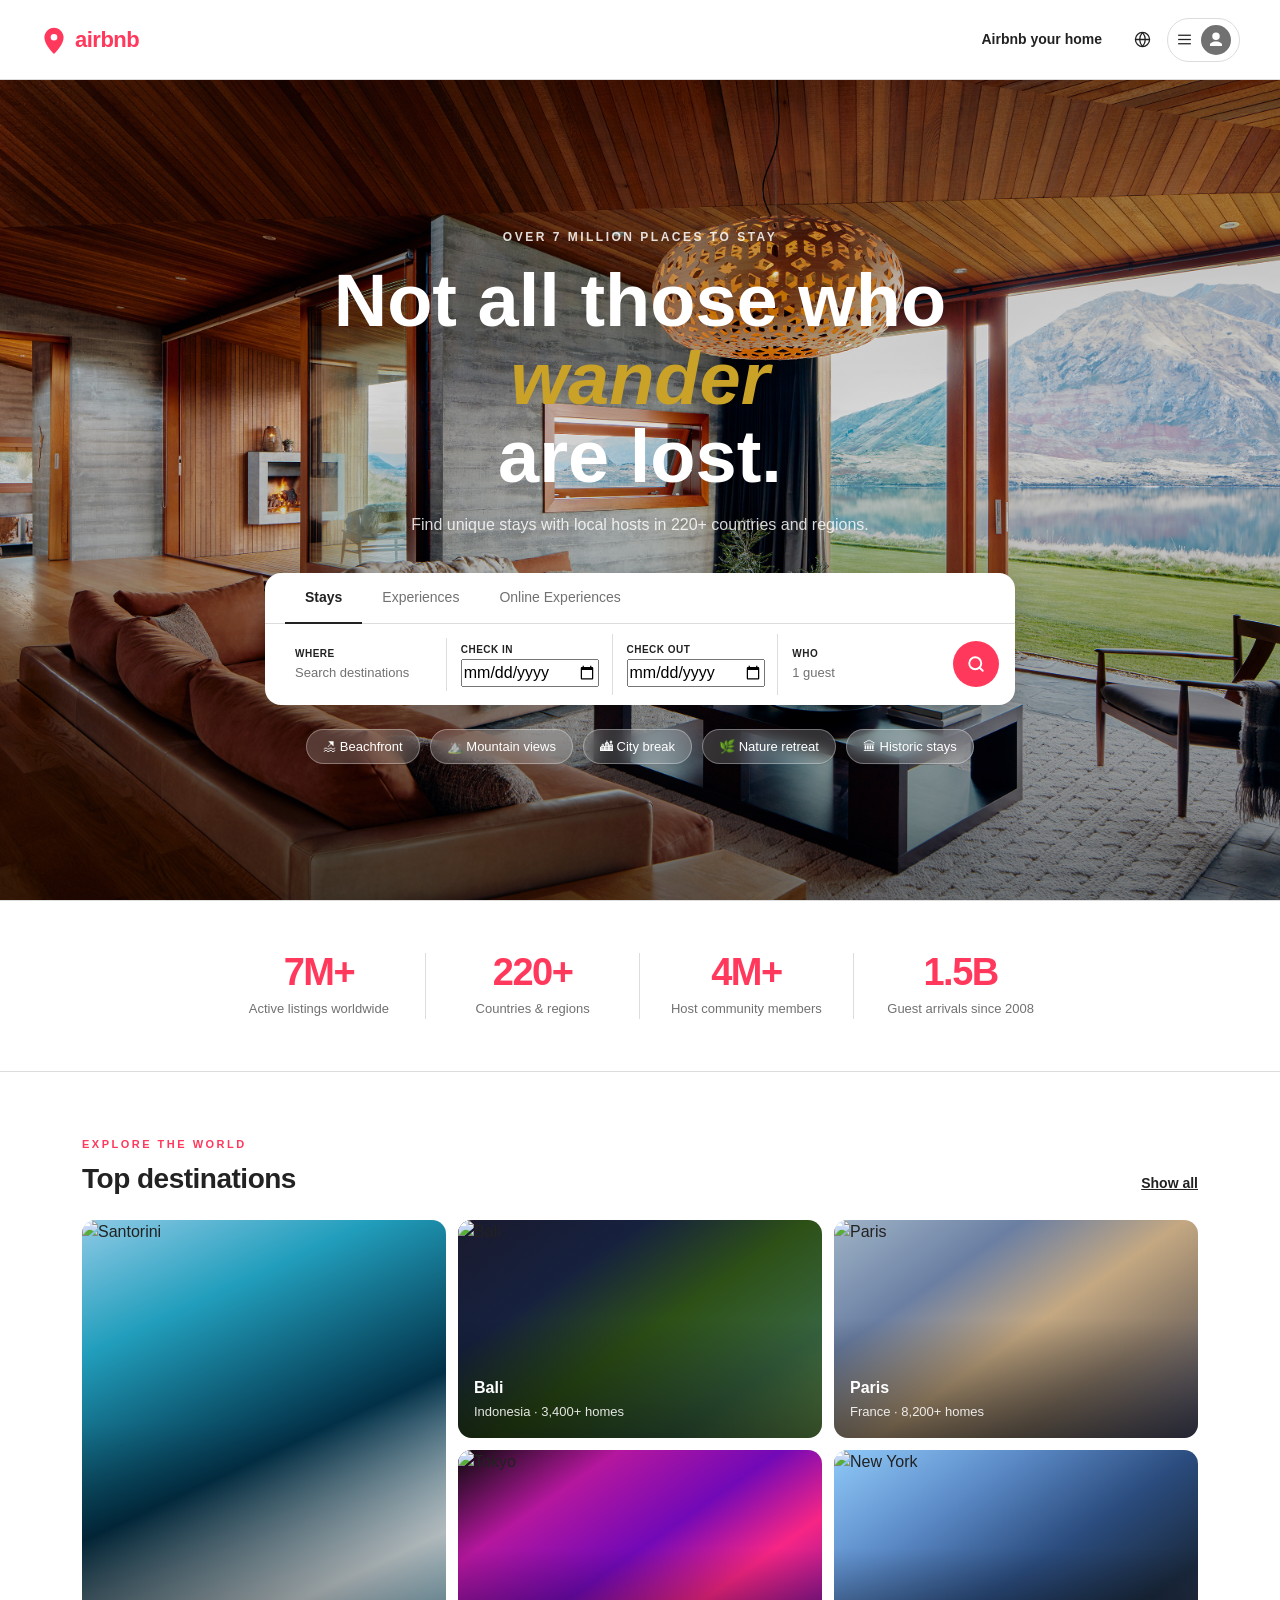
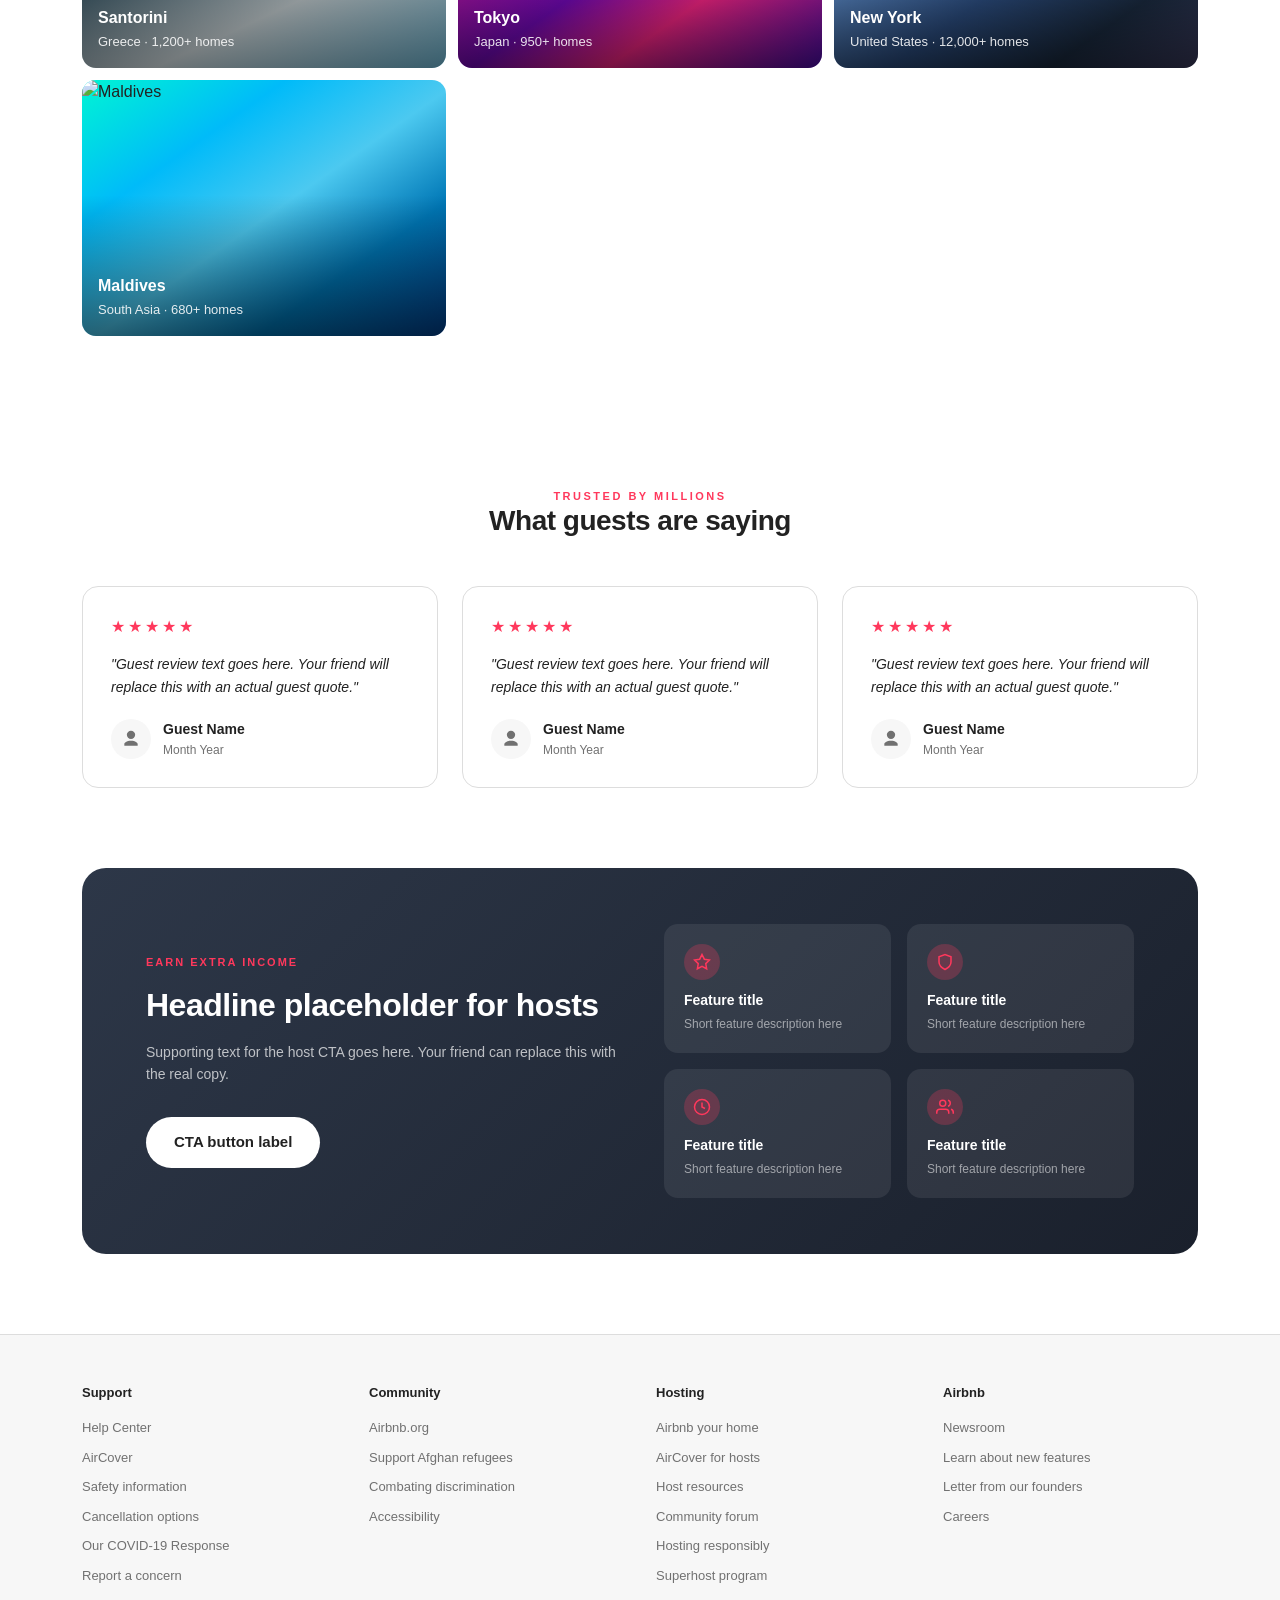
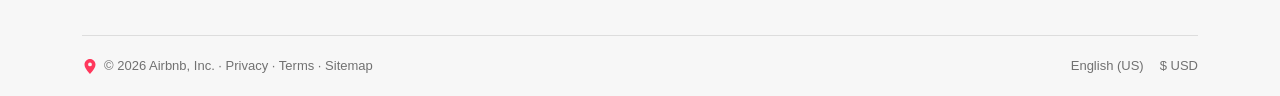
==== commit 3cfa6831: "Updated index.html" ====
--- a/index.html
+++ b/index.html
@@ -213,20 +213,19 @@
       font-size: 14px; font-weight: 600; color: var(--ab-text);
       text-decoration: underline; cursor: pointer;
     }
-    .dc img {
+    .dest-card img {
       position: absolute;
       inset: 0;
       width: 100%;
       height: 100%;
       object-fit: cover;
-  object-position:center;
+  object-position: 75% 40%;
       display: block;
      }
 
-     .dc {
+     .destination-card {
     position: relative;
-    height: 100%;
-    width: 100%;   /* fixed height so all cards match */
+    height: 280px;        /* fixed height so all cards match */
     border-radius: 16px;
     overflow: hidden 
      }
@@ -620,7 +619,7 @@
       </div>
 
       <div class="dc dc-bali">
-   <img src="https://images.unsplash.com/photo-1537996194471-e657df975ab4" alt="Bali">
+   <img src="https://images.unsplash.com/photo-1552733407-5d5c46c3bb3b?w=600&q=80" alt="Bali">
         <div class="dc-overlay"></div>
         <div class="dc-info">
        <div class="dc-name">Bali</div>
@@ -647,7 +646,7 @@
       </div>
 
       <div class="dc dc-nyc">
-     <img src="https://images.pexels.com/photos/466685/pexels-photo-466685.jpeg" alt="New York">
+         <img src="https://images.unsplash.com/photo-1522083165195-3424ed129620?w=600&q=80" alt="New York">
         <div class="dc-overlay"></div>
         <div class="dc-info">
           <div class="dc-name">New York</div>
@@ -669,164 +668,6 @@
 </section>
 
 <!--DHARMIKA-->
-<!-- ══ GUEST FAVORITES ══ -->
-<section class="favorites-section">
-  <div class="container">
-    <p class="eyebrow">Handpicked for you</p>
-    <div class="d-flex align-items-baseline justify-content-between mb-4">
-      <h2 class="section-hd">Guest favorites</h2>
-      <a class="show-all" href="listings.html">Show all</a>
-    </div>
-    <p class="mb-4" style="color:var(--ab-muted);font-size:14px;">The most-loved homes, selected by guests just like you.</p>
-
-    <div class="listing-grid">
-
-      <!-- Card 1 -->
-      <a class="listing-card" href="listing-detail.html" style="text-decoration:none;color:inherit;">
-        <div class="listing-img-wrap">
-          <div class="listing-img-placeholder">
-            <svg width="40" height="40" viewBox="0 0 24 24" fill="none" stroke="currentColor" stroke-width="1.5"><rect x="3" y="3" width="18" height="18" rx="3"/><circle cx="8.5" cy="8.5" r="1.5"/><path d="M21 15l-5-5L5 21"/></svg>
-            <span>Photo placeholder</span>
-          </div>
-          <div class="listing-badge">Guest favorite</div>
-          <button class="listing-heart" aria-label="Save to wishlist">
-            <svg width="22" height="22" viewBox="0 0 24 24" fill="none" stroke="currentColor" stroke-width="2"><path d="M20.84 4.61a5.5 5.5 0 0 0-7.78 0L12 5.67l-1.06-1.06a5.5 5.5 0 0 0-7.78 7.78l1.06 1.06L12 21.23l7.78-7.78 1.06-1.06a5.5 5.5 0 0 0 0-7.78z"/></svg>
-          </button>
-        </div>
-        <div class="listing-row">
-          <div class="listing-location">Location, Country</div>
-          <div class="listing-rating">
-            <svg width="13" height="13" viewBox="0 0 24 24" fill="currentColor"><path d="M12 2l3.09 6.26L22 9.27l-5 4.87 1.18 6.88L12 17.77l-6.18 3.25L7 14.14 2 9.27l6.91-1.01z"/></svg>
-            0.00
-          </div>
-        </div>
-        <div class="listing-type">Property type</div>
-        <div class="listing-beds">X beds · X baths</div>
-        <div class="listing-price">$000 <span>/ night</span></div>
-      </a>
-
-      <!-- Card 2 -->
-      <a class="listing-card" href="listing-detail.html" style="text-decoration:none;color:inherit;">
-        <div class="listing-img-wrap">
-          <div class="listing-img-placeholder">
-            <svg width="40" height="40" viewBox="0 0 24 24" fill="none" stroke="currentColor" stroke-width="1.5"><rect x="3" y="3" width="18" height="18" rx="3"/><circle cx="8.5" cy="8.5" r="1.5"/><path d="M21 15l-5-5L5 21"/></svg>
-            <span>Photo placeholder</span>
-          </div>
-          <button class="listing-heart" aria-label="Save to wishlist">
-            <svg width="22" height="22" viewBox="0 0 24 24" fill="none" stroke="currentColor" stroke-width="2"><path d="M20.84 4.61a5.5 5.5 0 0 0-7.78 0L12 5.67l-1.06-1.06a5.5 5.5 0 0 0-7.78 7.78l1.06 1.06L12 21.23l7.78-7.78 1.06-1.06a5.5 5.5 0 0 0 0-7.78z"/></svg>
-          </button>
-        </div>
-        <div class="listing-row">
-          <div class="listing-location">Location, Country</div>
-          <div class="listing-rating">
-            <svg width="13" height="13" viewBox="0 0 24 24" fill="currentColor"><path d="M12 2l3.09 6.26L22 9.27l-5 4.87 1.18 6.88L12 17.77l-6.18 3.25L7 14.14 2 9.27l6.91-1.01z"/></svg>
-            0.00
-          </div>
-        </div>
-        <div class="listing-type">Property type</div>
-        <div class="listing-beds">X beds · X baths</div>
-        <div class="listing-price">$000 <span>/ night</span></div>
-      </a>
-
-      <!-- Card 3 -->
-      <a class="listing-card" href="listing-detail.html" style="text-decoration:none;color:inherit;">
-        <div class="listing-img-wrap">
-          <div class="listing-img-placeholder">
-            <svg width="40" height="40" viewBox="0 0 24 24" fill="none" stroke="currentColor" stroke-width="1.5"><rect x="3" y="3" width="18" height="18" rx="3"/><circle cx="8.5" cy="8.5" r="1.5"/><path d="M21 15l-5-5L5 21"/></svg>
-            <span>Photo placeholder</span>
-          </div>
-          <button class="listing-heart" aria-label="Save to wishlist" style="color:var(--ab-red)">
-            <svg width="22" height="22" viewBox="0 0 24 24" fill="currentColor" stroke="currentColor" stroke-width="2"><path d="M20.84 4.61a5.5 5.5 0 0 0-7.78 0L12 5.67l-1.06-1.06a5.5 5.5 0 0 0-7.78 7.78l1.06 1.06L12 21.23l7.78-7.78 1.06-1.06a5.5 5.5 0 0 0 0-7.78z"/></svg>
-          </button>
-        </div>
-        <div class="listing-row">
-          <div class="listing-location">Location, Country</div>
-          <div class="listing-rating">
-            <svg width="13" height="13" viewBox="0 0 24 24" fill="currentColor"><path d="M12 2l3.09 6.26L22 9.27l-5 4.87 1.18 6.88L12 17.77l-6.18 3.25L7 14.14 2 9.27l6.91-1.01z"/></svg>
-            0.00
-          </div>
-        </div>
-        <div class="listing-type">Property type</div>
-        <div class="listing-beds">X beds · X baths</div>
-        <div class="listing-price">$000 <span>/ night</span></div>
-      </a>
-
-      <!-- Card 4 -->
-      <a class="listing-card" href="listing-detail.html" style="text-decoration:none;color:inherit;">
-        <div class="listing-img-wrap">
-          <div class="listing-img-placeholder">
-            <svg width="40" height="40" viewBox="0 0 24 24" fill="none" stroke="currentColor" stroke-width="1.5"><rect x="3" y="3" width="18" height="18" rx="3"/><circle cx="8.5" cy="8.5" r="1.5"/><path d="M21 15l-5-5L5 21"/></svg>
-            <span>Photo placeholder</span>
-          </div>
-          <div class="listing-badge">Guest favorite</div>
-          <button class="listing-heart" aria-label="Save to wishlist">
-            <svg width="22" height="22" viewBox="0 0 24 24" fill="none" stroke="currentColor" stroke-width="2"><path d="M20.84 4.61a5.5 5.5 0 0 0-7.78 0L12 5.67l-1.06-1.06a5.5 5.5 0 0 0-7.78 7.78l1.06 1.06L12 21.23l7.78-7.78 1.06-1.06a5.5 5.5 0 0 0 0-7.78z"/></svg>
-          </button>
-        </div>
-        <div class="listing-row">
-          <div class="listing-location">Location, Country</div>
-          <div class="listing-rating">
-            <svg width="13" height="13" viewBox="0 0 24 24" fill="currentColor"><path d="M12 2l3.09 6.26L22 9.27l-5 4.87 1.18 6.88L12 17.77l-6.18 3.25L7 14.14 2 9.27l6.91-1.01z"/></svg>
-            0.00
-          </div>
-        </div>
-        <div class="listing-type">Property type</div>
-        <div class="listing-beds">X beds · X baths</div>
-        <div class="listing-price">$000 <span>/ night</span></div>
-      </a>
-
-    </div>
-  </div>
-</section>
-
-<!--DARMIHA-->
-
-<!-- ══ HOW IT WORKS ══ -->
-<section class="how-section">
-  <div class="container">
-    <p class="eyebrow">Simple & amp; seamless</p>
-    <h2 class="section-hd">How it works</h2>
-
-    <div class="how-grid">
-
-      <div class="how-card">
-        <div class="how-icon-wrap">
-          <svg width="24" height="24" viewBox="0 0 24 24" fill="none" stroke="var(--ab-red)" stroke-width="2"><circle cx="11" cy="11" r="8"/><line x1="21" y1="21" x2="16.65" y2="16.65"/></svg>
-        </div>
-        <div class="how-step">01</div>
-        <h3 class="how-title">Step title placeholder</h3>
-        <p class="how-body">Short description of this step goes here. Your friend can fill this in with the real copy.</p>
-      </div>
-
-      <div class="how-card">
-        <div class="how-icon-wrap">
-          <svg width="24" height="24" viewBox="0 0 24 24" fill="none" stroke="var(--ab-red)" stroke-width="2"><circle cx="12" cy="12" r="10"/><path d="M12 8v4M12 16h.01"/></svg>
-        </div>
-        <div class="how-step">02</div>
-        <h3 class="how-title">Step title placeholder</h3>
-        <p class="how-body">Short description of this step goes here. Your friend can fill this in with the real copy.</p>
-      </div>
-
-      <div class="how-card">
-        <div class="how-icon-wrap">
-          <svg width="24" height="24" viewBox="0 0 24 24" fill="none" stroke="var(--ab-red)" stroke-width="2"><polyline points="20 6 9 17 4 12"/></svg>
-        </div>
-        <div class="how-step">03</div>
-        <h3 class="how-title">Step title placeholder</h3>
-        <p class="how-body">Short description of this step goes here. Your friend can fill this in with the real copy.</p>
-      </div>
-
-  </div>
-  </div>
-</section> 
-
-
-
-
-
-
-
-
 
 
 
@@ -1063,33 +904,36 @@
     <div class="footer-cols">
       <div>
         <div class="footer-col-title">Support</div>
-        <a class="footer-link" href="#">Link placeholder</a>
-        <a class="footer-link" href="#">Link placeholder</a>
-        <a class="footer-link" href="#">Link placeholder</a>
-        <a class="footer-link" href="#">Link placeholder</a>
-        <a class="footer-link" href="#">Link placeholder</a>
+        <a class="footer-link" href="#">Help Center</a>
+        <a class="footer-link" href="#">AirCover</a>
+        <a class="footer-link" href="#">Safety information</a>
+        <a class="footer-link" href="#">Cancellation options</a>
+        <a class="footer-link" href="#">Our COVID-19 Response</a>
+        <a class="footer-link" href="#">Report a concern</a>
       </div>
       <div>
         <div class="footer-col-title">Community</div>
-        <a class="footer-link" href="#">Link placeholder</a>
-        <a class="footer-link" href="#">Link placeholder</a>
-        <a class="footer-link" href="#">Link placeholder</a>
-        <a class="footer-link" href="#">Link placeholder</a>
+        <a class="footer-link" href="#">Airbnb.org</a>
+        <a class="footer-link" href="#">Support Afghan refugees</a>
+        <a class="footer-link" href="#">Combating discrimination</a>
+        <a class="footer-link" href="#">Accessibility</a>
       </div>
       <div>
         <div class="footer-col-title">Hosting</div>
-        <a class="footer-link" href="#">Link placeholder</a>
-        <a class="footer-link" href="#">Link placeholder</a>
-        <a class="footer-link" href="#">Link placeholder</a>
-        <a class="footer-link" href="#">Link placeholder</a>
-        <a class="footer-link" href="#">Link placeholder</a>
+        <a class="footer-link" href="#">Airbnb your home</a>
+        <a class="footer-link" href="#">AirCover for hosts</a>
+        <a class="footer-link" href="#">Host resources</a>
+        <a class="footer-link" href="#">Community forum</a>
+        <a class="footer-link" href="#">Hosting responsibly</a>
+        <a class="footer-link" href="#">Superhost program</a>
       </div>
       <div>
         <div class="footer-col-title">Airbnb</div>
-        <a class="footer-link" href="#">Link placeholder</a>
-        <a class="footer-link" href="#">Link placeholder</a>
-        <a class="footer-link" href="#">Link placeholder</a>
-        <a class="footer-link" href="#">Link placeholder</a>
+        <a class="footer-link" href="#">Newsroom</a>
+        <a class="footer-link" href="#">Learn about new features</a>
+        <a class="footer-link" href="#">Letter from our founders</a>
+        <a class="footer-link" href="#">Careers</a>
+        <a class="footer-link" href="#"></a>
       </div>
     </div>
 
@@ -1105,23 +949,6 @@
     </div>
   </div>
 </footer>
-
-
-
-
-
-
-
-
-
-
-
-
-
-
-
-
-
 <script src="https://cdn.jsdelivr.net/npm/bootstrap@5.3.2/dist/js/bootstrap.bundle.min.js"></script>
 </body>
 </html>
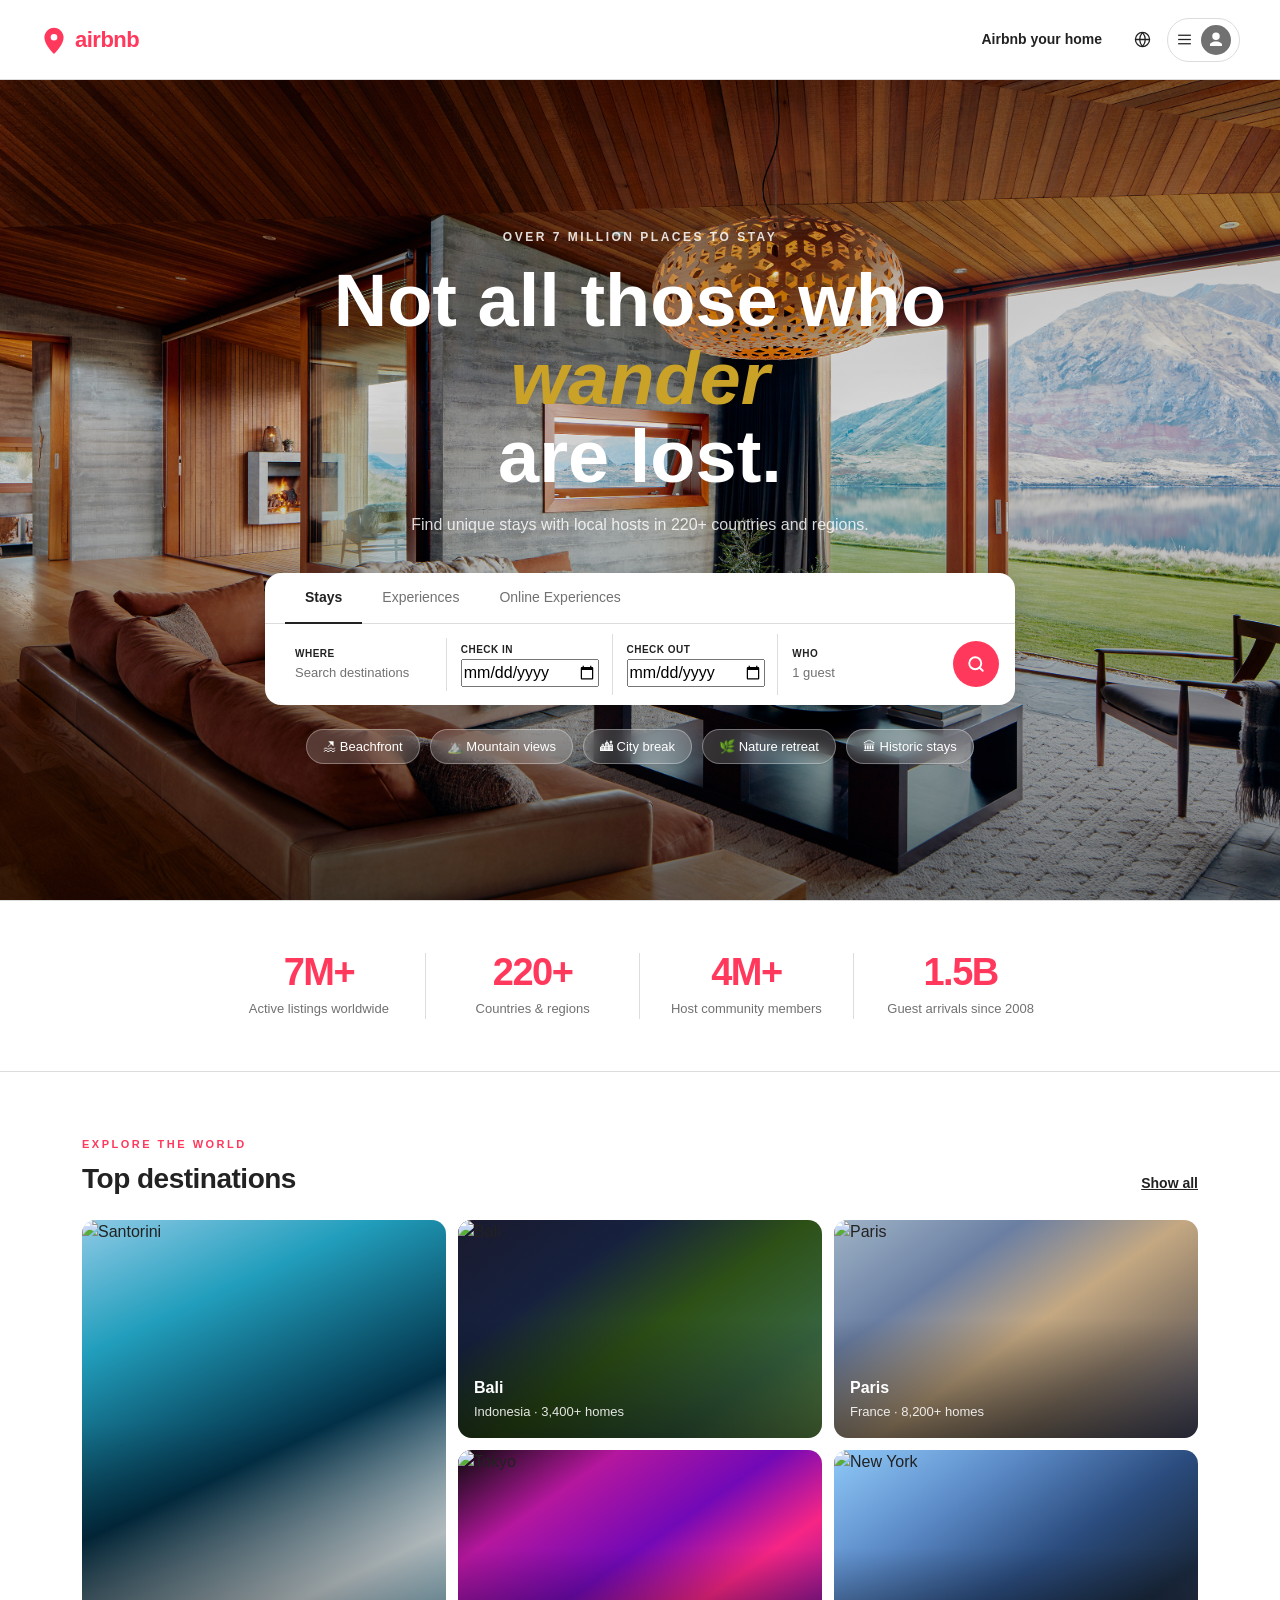
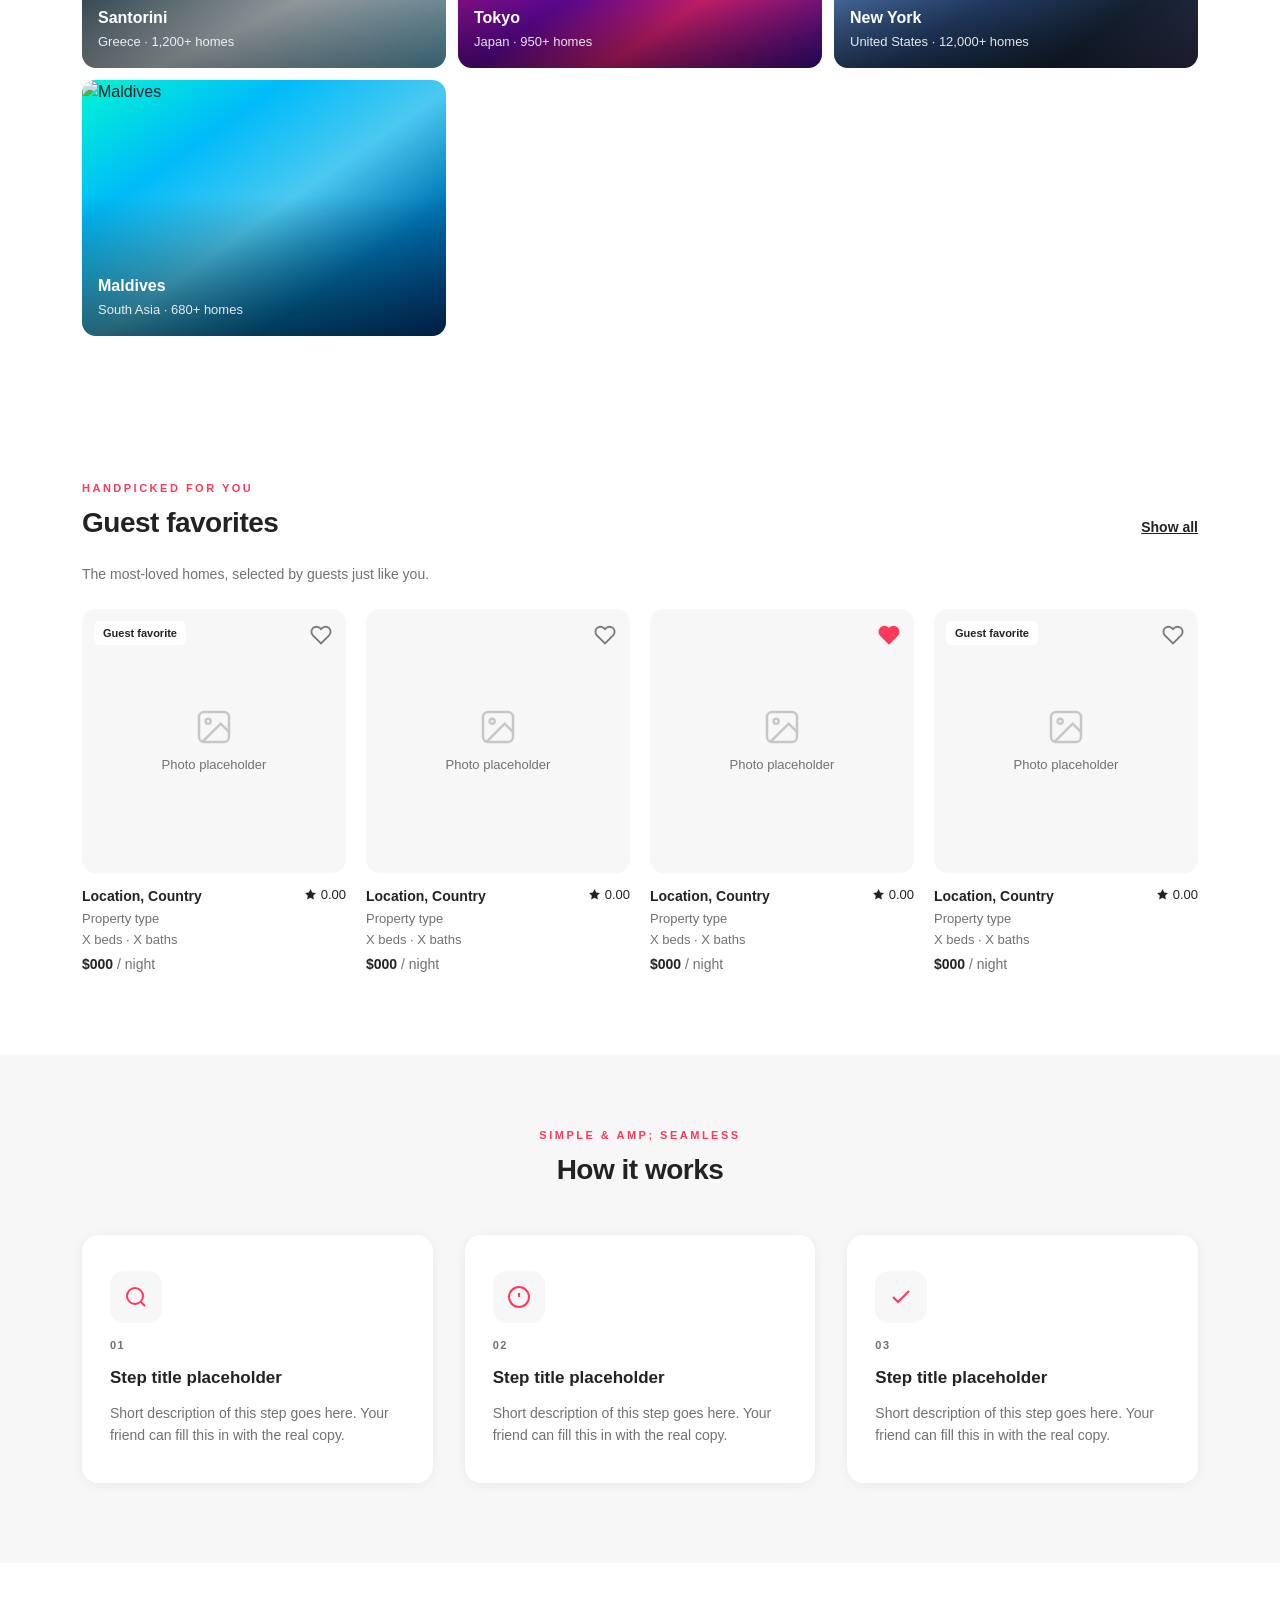
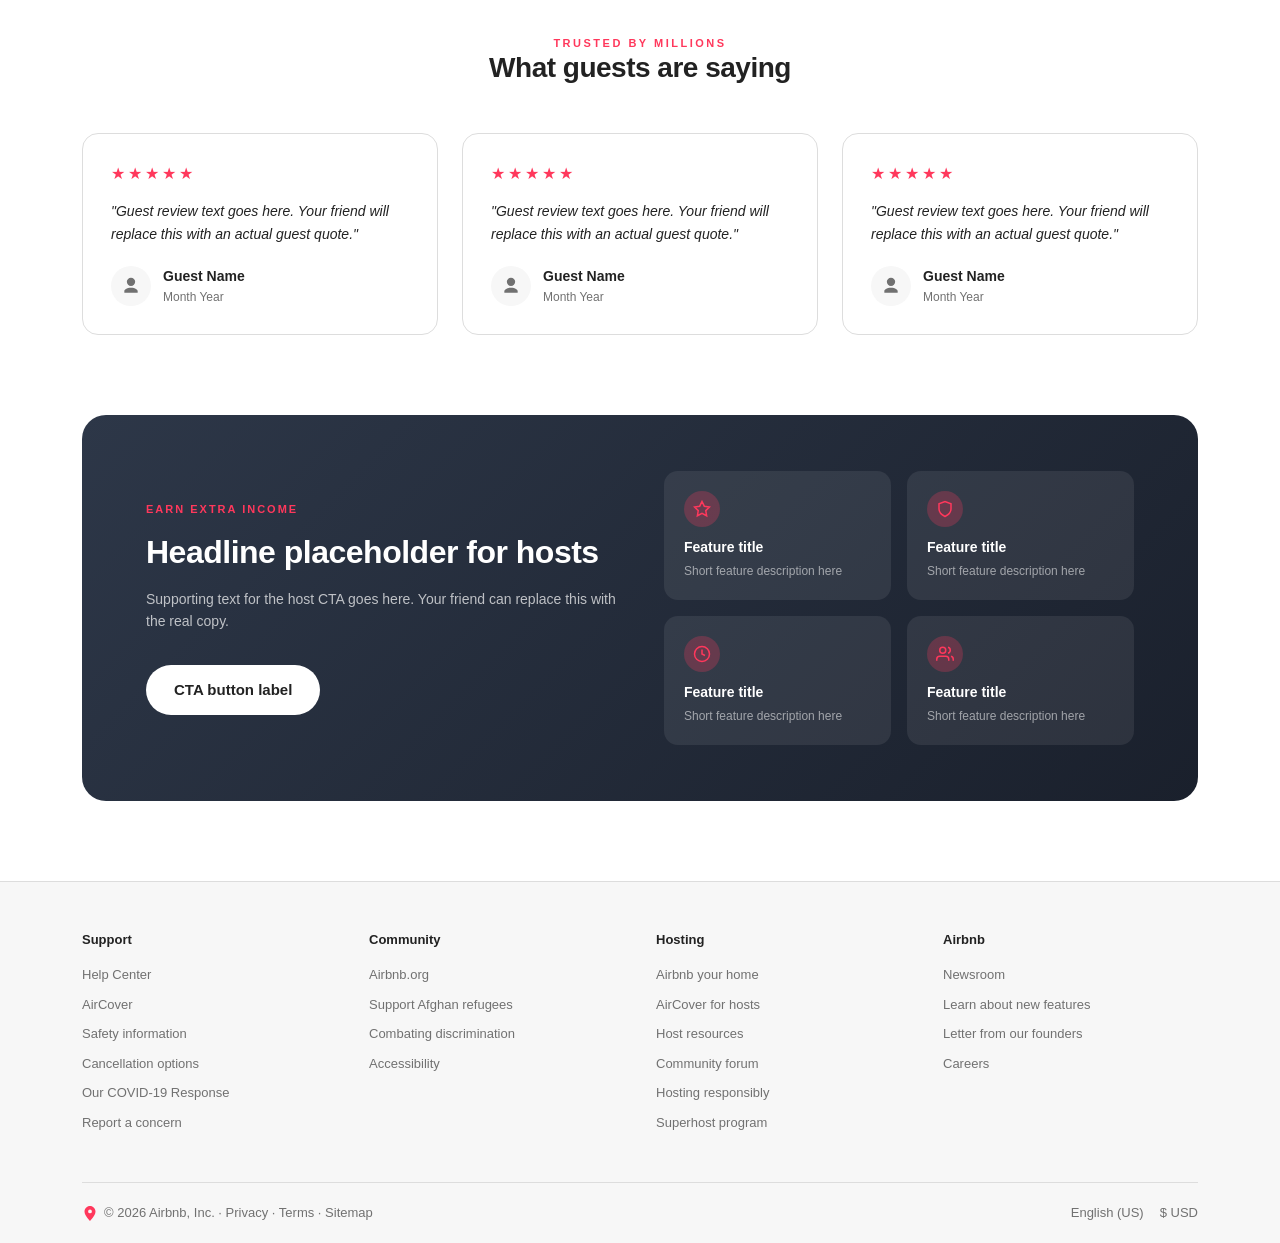
==== commit aa3398db: "updated" ====
--- a/index.html
+++ b/index.html
@@ -213,19 +213,20 @@
       font-size: 14px; font-weight: 600; color: var(--ab-text);
       text-decoration: underline; cursor: pointer;
     }
-    .dest-card img {
+    .dc img {
       position: absolute;
       inset: 0;
       width: 100%;
       height: 100%;
       object-fit: cover;
-  object-position: 75% 40%;
+  object-position:center;
       display: block;
      }
 
-     .destination-card {
+     .dc {
     position: relative;
-    height: 280px;        /* fixed height so all cards match */
+    height: 100%;
+    width: 100%;   /* fixed height so all cards match */
     border-radius: 16px;
     overflow: hidden 
      }
@@ -506,7 +507,7 @@
         <hr class="ab-dropdown-divider">
         <a class="ab-dropdown-item" href="#" role="menuitem">Airbnb your home</a>
         <a class="ab-dropdown-item" href="#" role="menuitem">Explore</a>
-        <a class="ab-dropdown-item" href="#" role="menuitem">My trips</a>
+       <a class="dropdown-item py-2 fw-bold text-dark" href="trip.html">My trips</a>
         <a class="ab-dropdown-item" href="#" role="menuitem">Wishlist</a>
         <hr class="ab-dropdown-divider">
         <a class="ab-dropdown-item" href="#" role="menuitem">Help centre</a>
@@ -619,7 +620,7 @@
       </div>
 
       <div class="dc dc-bali">
-   <img src="https://images.unsplash.com/photo-1552733407-5d5c46c3bb3b?w=600&q=80" alt="Bali">
+   <img src="https://images.unsplash.com/photo-1537996194471-e657df975ab4" alt="Bali">
         <div class="dc-overlay"></div>
         <div class="dc-info">
        <div class="dc-name">Bali</div>
@@ -646,7 +647,7 @@
       </div>
 
       <div class="dc dc-nyc">
-         <img src="https://images.unsplash.com/photo-1522083165195-3424ed129620?w=600&q=80" alt="New York">
+     <img src="https://images.pexels.com/photos/466685/pexels-photo-466685.jpeg" alt="New York">
         <div class="dc-overlay"></div>
         <div class="dc-info">
           <div class="dc-name">New York</div>
@@ -668,6 +669,164 @@
 </section>
 
 <!--DHARMIKA-->
+<!-- ══ GUEST FAVORITES ══ -->
+<section class="favorites-section">
+  <div class="container">
+    <p class="eyebrow">Handpicked for you</p>
+    <div class="d-flex align-items-baseline justify-content-between mb-4">
+      <h2 class="section-hd">Guest favorites</h2>
+      <a class="show-all" href="listings.html">Show all</a>
+    </div>
+    <p class="mb-4" style="color:var(--ab-muted);font-size:14px;">The most-loved homes, selected by guests just like you.</p>
+
+    <div class="listing-grid">
+
+      <!-- Card 1 -->
+      <a class="listing-card" href="listing-detail.html" style="text-decoration:none;color:inherit;">
+        <div class="listing-img-wrap">
+          <div class="listing-img-placeholder">
+            <svg width="40" height="40" viewBox="0 0 24 24" fill="none" stroke="currentColor" stroke-width="1.5"><rect x="3" y="3" width="18" height="18" rx="3"/><circle cx="8.5" cy="8.5" r="1.5"/><path d="M21 15l-5-5L5 21"/></svg>
+            <span>Photo placeholder</span>
+          </div>
+          <div class="listing-badge">Guest favorite</div>
+          <button class="listing-heart" aria-label="Save to wishlist">
+            <svg width="22" height="22" viewBox="0 0 24 24" fill="none" stroke="currentColor" stroke-width="2"><path d="M20.84 4.61a5.5 5.5 0 0 0-7.78 0L12 5.67l-1.06-1.06a5.5 5.5 0 0 0-7.78 7.78l1.06 1.06L12 21.23l7.78-7.78 1.06-1.06a5.5 5.5 0 0 0 0-7.78z"/></svg>
+          </button>
+        </div>
+        <div class="listing-row">
+          <div class="listing-location">Location, Country</div>
+          <div class="listing-rating">
+            <svg width="13" height="13" viewBox="0 0 24 24" fill="currentColor"><path d="M12 2l3.09 6.26L22 9.27l-5 4.87 1.18 6.88L12 17.77l-6.18 3.25L7 14.14 2 9.27l6.91-1.01z"/></svg>
+            0.00
+          </div>
+        </div>
+        <div class="listing-type">Property type</div>
+        <div class="listing-beds">X beds · X baths</div>
+        <div class="listing-price">$000 <span>/ night</span></div>
+      </a>
+
+      <!-- Card 2 -->
+      <a class="listing-card" href="listing-detail.html" style="text-decoration:none;color:inherit;">
+        <div class="listing-img-wrap">
+          <div class="listing-img-placeholder">
+            <svg width="40" height="40" viewBox="0 0 24 24" fill="none" stroke="currentColor" stroke-width="1.5"><rect x="3" y="3" width="18" height="18" rx="3"/><circle cx="8.5" cy="8.5" r="1.5"/><path d="M21 15l-5-5L5 21"/></svg>
+            <span>Photo placeholder</span>
+          </div>
+          <button class="listing-heart" aria-label="Save to wishlist">
+            <svg width="22" height="22" viewBox="0 0 24 24" fill="none" stroke="currentColor" stroke-width="2"><path d="M20.84 4.61a5.5 5.5 0 0 0-7.78 0L12 5.67l-1.06-1.06a5.5 5.5 0 0 0-7.78 7.78l1.06 1.06L12 21.23l7.78-7.78 1.06-1.06a5.5 5.5 0 0 0 0-7.78z"/></svg>
+          </button>
+        </div>
+        <div class="listing-row">
+          <div class="listing-location">Location, Country</div>
+          <div class="listing-rating">
+            <svg width="13" height="13" viewBox="0 0 24 24" fill="currentColor"><path d="M12 2l3.09 6.26L22 9.27l-5 4.87 1.18 6.88L12 17.77l-6.18 3.25L7 14.14 2 9.27l6.91-1.01z"/></svg>
+            0.00
+          </div>
+        </div>
+        <div class="listing-type">Property type</div>
+        <div class="listing-beds">X beds · X baths</div>
+        <div class="listing-price">$000 <span>/ night</span></div>
+      </a>
+
+      <!-- Card 3 -->
+      <a class="listing-card" href="listing-detail.html" style="text-decoration:none;color:inherit;">
+        <div class="listing-img-wrap">
+          <div class="listing-img-placeholder">
+            <svg width="40" height="40" viewBox="0 0 24 24" fill="none" stroke="currentColor" stroke-width="1.5"><rect x="3" y="3" width="18" height="18" rx="3"/><circle cx="8.5" cy="8.5" r="1.5"/><path d="M21 15l-5-5L5 21"/></svg>
+            <span>Photo placeholder</span>
+          </div>
+          <button class="listing-heart" aria-label="Save to wishlist" style="color:var(--ab-red)">
+            <svg width="22" height="22" viewBox="0 0 24 24" fill="currentColor" stroke="currentColor" stroke-width="2"><path d="M20.84 4.61a5.5 5.5 0 0 0-7.78 0L12 5.67l-1.06-1.06a5.5 5.5 0 0 0-7.78 7.78l1.06 1.06L12 21.23l7.78-7.78 1.06-1.06a5.5 5.5 0 0 0 0-7.78z"/></svg>
+          </button>
+        </div>
+        <div class="listing-row">
+          <div class="listing-location">Location, Country</div>
+          <div class="listing-rating">
+            <svg width="13" height="13" viewBox="0 0 24 24" fill="currentColor"><path d="M12 2l3.09 6.26L22 9.27l-5 4.87 1.18 6.88L12 17.77l-6.18 3.25L7 14.14 2 9.27l6.91-1.01z"/></svg>
+            0.00
+          </div>
+        </div>
+        <div class="listing-type">Property type</div>
+        <div class="listing-beds">X beds · X baths</div>
+        <div class="listing-price">$000 <span>/ night</span></div>
+      </a>
+
+      <!-- Card 4 -->
+      <a class="listing-card" href="listing-detail.html" style="text-decoration:none;color:inherit;">
+        <div class="listing-img-wrap">
+          <div class="listing-img-placeholder">
+            <svg width="40" height="40" viewBox="0 0 24 24" fill="none" stroke="currentColor" stroke-width="1.5"><rect x="3" y="3" width="18" height="18" rx="3"/><circle cx="8.5" cy="8.5" r="1.5"/><path d="M21 15l-5-5L5 21"/></svg>
+            <span>Photo placeholder</span>
+          </div>
+          <div class="listing-badge">Guest favorite</div>
+          <button class="listing-heart" aria-label="Save to wishlist">
+            <svg width="22" height="22" viewBox="0 0 24 24" fill="none" stroke="currentColor" stroke-width="2"><path d="M20.84 4.61a5.5 5.5 0 0 0-7.78 0L12 5.67l-1.06-1.06a5.5 5.5 0 0 0-7.78 7.78l1.06 1.06L12 21.23l7.78-7.78 1.06-1.06a5.5 5.5 0 0 0 0-7.78z"/></svg>
+          </button>
+        </div>
+        <div class="listing-row">
+          <div class="listing-location">Location, Country</div>
+          <div class="listing-rating">
+            <svg width="13" height="13" viewBox="0 0 24 24" fill="currentColor"><path d="M12 2l3.09 6.26L22 9.27l-5 4.87 1.18 6.88L12 17.77l-6.18 3.25L7 14.14 2 9.27l6.91-1.01z"/></svg>
+            0.00
+          </div>
+        </div>
+        <div class="listing-type">Property type</div>
+        <div class="listing-beds">X beds · X baths</div>
+        <div class="listing-price">$000 <span>/ night</span></div>
+      </a>
+
+    </div>
+  </div>
+</section>
+
+<!--DARMIHA-->
+
+<!-- ══ HOW IT WORKS ══ -->
+<section class="how-section">
+  <div class="container">
+    <p class="eyebrow">Simple & amp; seamless</p>
+    <h2 class="section-hd">How it works</h2>
+
+    <div class="how-grid">
+
+      <div class="how-card">
+        <div class="how-icon-wrap">
+          <svg width="24" height="24" viewBox="0 0 24 24" fill="none" stroke="var(--ab-red)" stroke-width="2"><circle cx="11" cy="11" r="8"/><line x1="21" y1="21" x2="16.65" y2="16.65"/></svg>
+        </div>
+        <div class="how-step">01</div>
+        <h3 class="how-title">Step title placeholder</h3>
+        <p class="how-body">Short description of this step goes here. Your friend can fill this in with the real copy.</p>
+      </div>
+
+      <div class="how-card">
+        <div class="how-icon-wrap">
+          <svg width="24" height="24" viewBox="0 0 24 24" fill="none" stroke="var(--ab-red)" stroke-width="2"><circle cx="12" cy="12" r="10"/><path d="M12 8v4M12 16h.01"/></svg>
+        </div>
+        <div class="how-step">02</div>
+        <h3 class="how-title">Step title placeholder</h3>
+        <p class="how-body">Short description of this step goes here. Your friend can fill this in with the real copy.</p>
+      </div>
+
+      <div class="how-card">
+        <div class="how-icon-wrap">
+          <svg width="24" height="24" viewBox="0 0 24 24" fill="none" stroke="var(--ab-red)" stroke-width="2"><polyline points="20 6 9 17 4 12"/></svg>
+        </div>
+        <div class="how-step">03</div>
+        <h3 class="how-title">Step title placeholder</h3>
+        <p class="how-body">Short description of this step goes here. Your friend can fill this in with the real copy.</p>
+      </div>
+
+  </div>
+  </div>
+</section> 
+
+
+
+
+
+
+
+
 
 
 
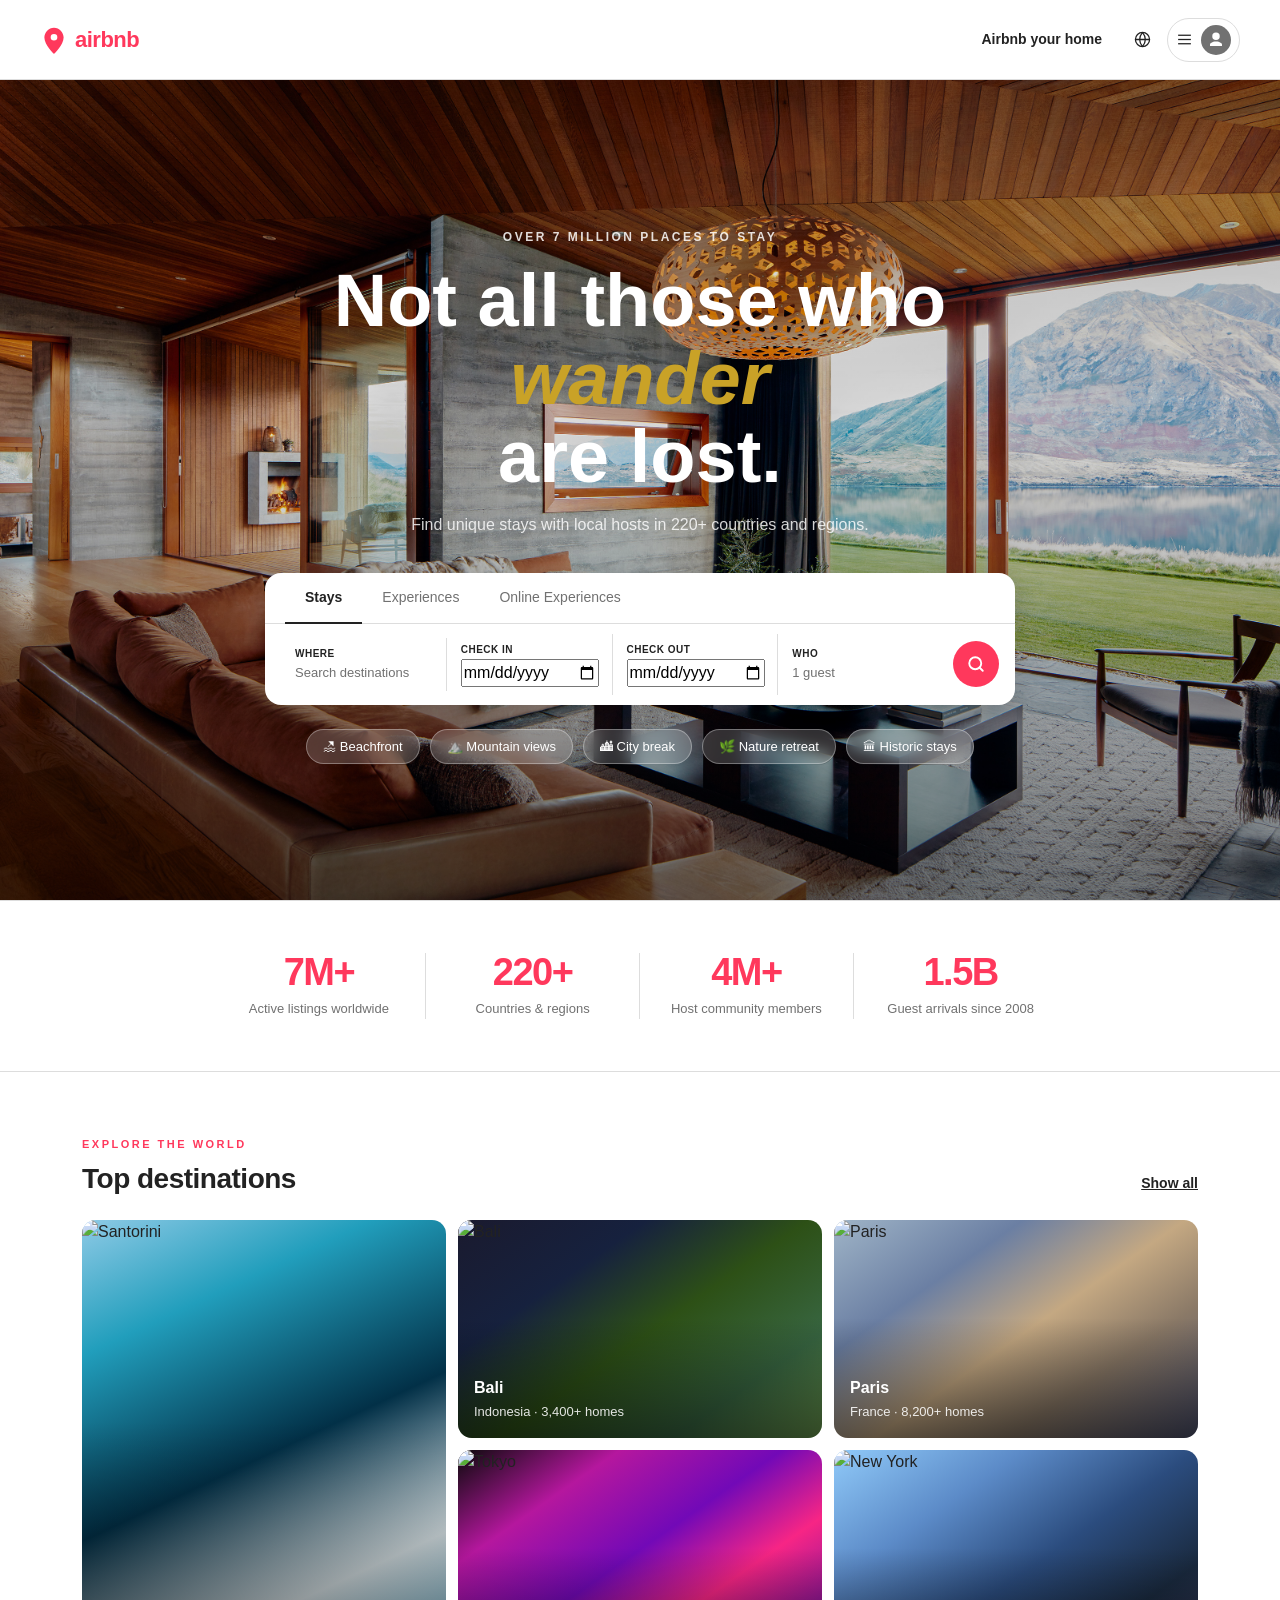
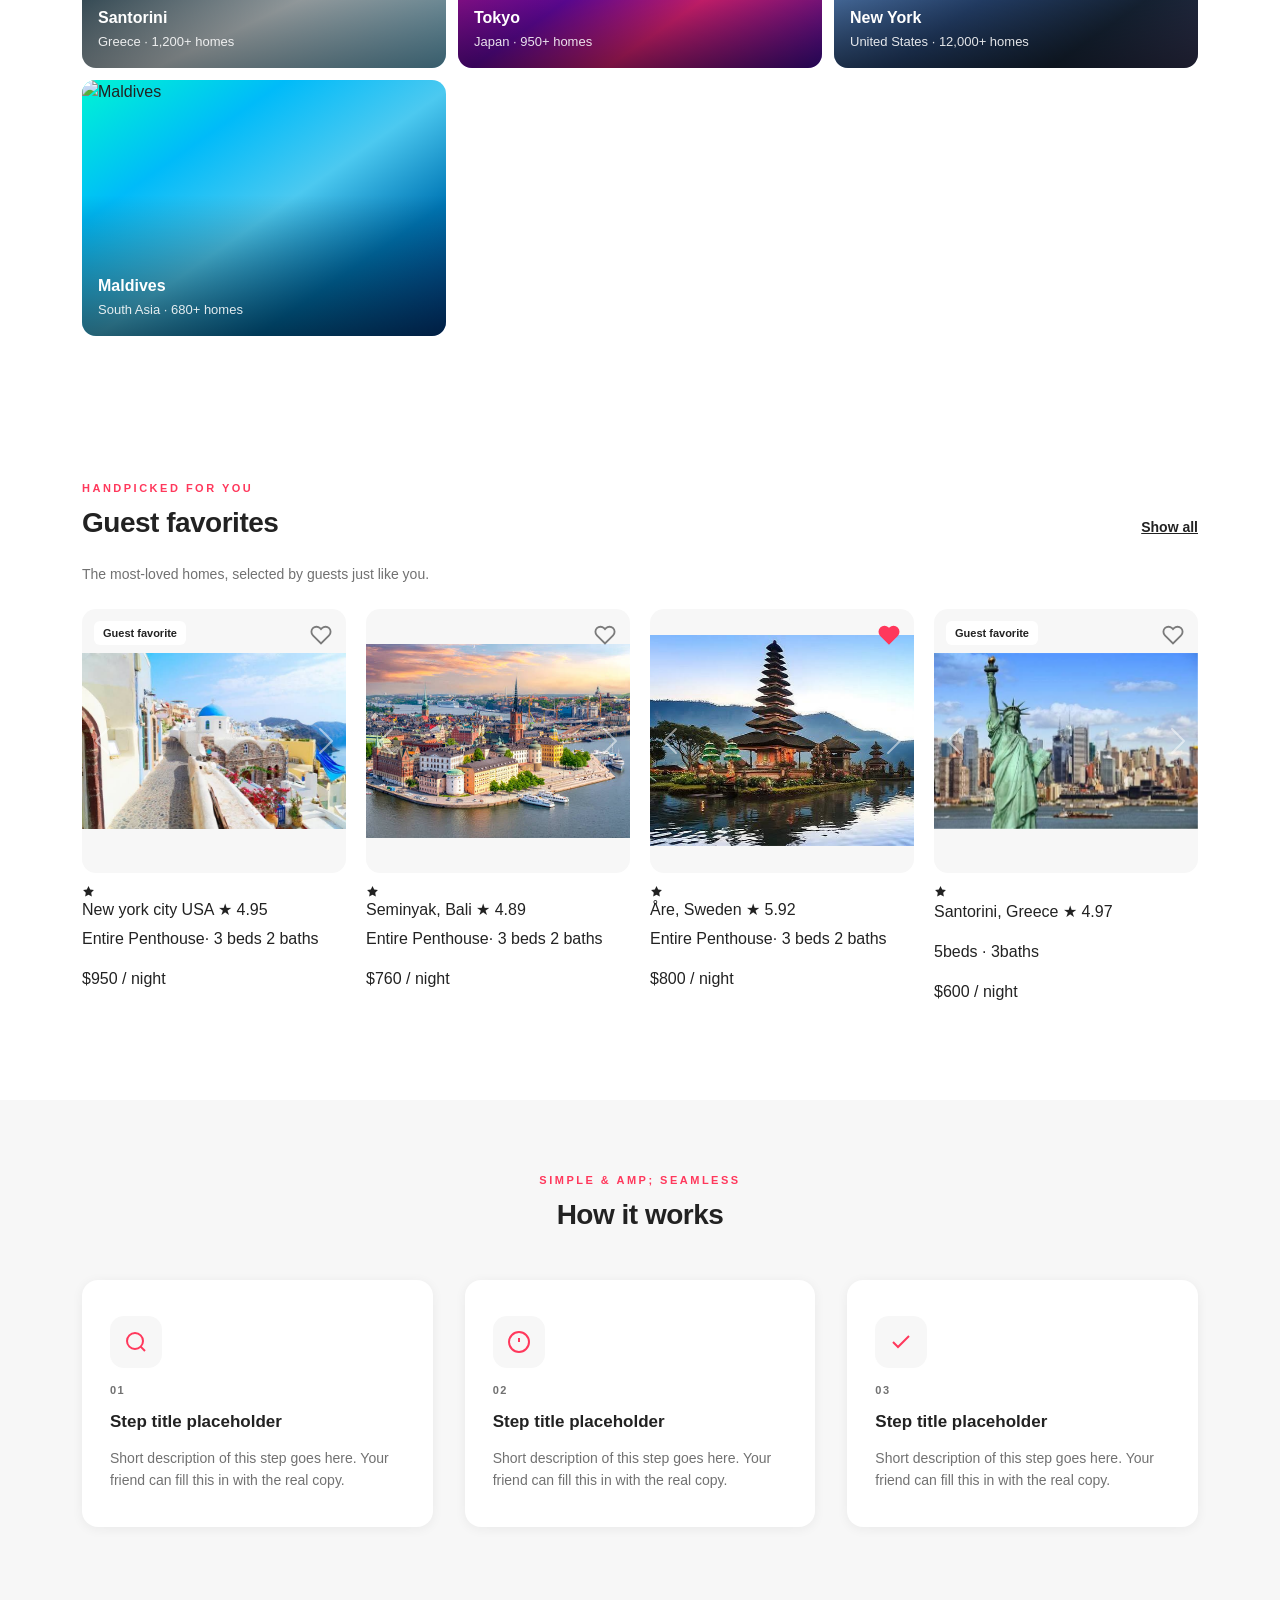
==== commit e0f3401e: "done2" ====
--- a/index.html
+++ b/index.html
@@ -213,20 +213,19 @@
       font-size: 14px; font-weight: 600; color: var(--ab-text);
       text-decoration: underline; cursor: pointer;
     }
-    .dc img {
+    .dest-card img {
       position: absolute;
       inset: 0;
       width: 100%;
       height: 100%;
       object-fit: cover;
-  object-position:center;
+  object-position: 75% 40%;
       display: block;
      }
 
-     .dc {
+     .destination-card {
     position: relative;
-    height: 100%;
-    width: 100%;   /* fixed height so all cards match */
+    height: 280px;        /* fixed height so all cards match */
     border-radius: 16px;
     overflow: hidden 
      }
@@ -507,7 +506,7 @@
         <hr class="ab-dropdown-divider">
         <a class="ab-dropdown-item" href="#" role="menuitem">Airbnb your home</a>
         <a class="ab-dropdown-item" href="#" role="menuitem">Explore</a>
-       <a class="dropdown-item py-2 fw-bold text-dark" href="trip.html">My trips</a>
+        <a class="ab-dropdown-item" href="#" role="menuitem">My trips</a>
         <a class="ab-dropdown-item" href="#" role="menuitem">Wishlist</a>
         <hr class="ab-dropdown-divider">
         <a class="ab-dropdown-item" href="#" role="menuitem">Help centre</a>
@@ -620,7 +619,7 @@
       </div>
 
       <div class="dc dc-bali">
-   <img src="https://images.unsplash.com/photo-1537996194471-e657df975ab4" alt="Bali">
+   <img src="https://images.unsplash.com/photo-1552733407-5d5c46c3bb3b?w=600&q=80" alt="Bali">
         <div class="dc-overlay"></div>
         <div class="dc-info">
        <div class="dc-name">Bali</div>
@@ -647,7 +646,7 @@
       </div>
 
       <div class="dc dc-nyc">
-     <img src="https://images.pexels.com/photos/466685/pexels-photo-466685.jpeg" alt="New York">
+         <img src="https://images.unsplash.com/photo-1522083165195-3424ed129620?w=600&q=80" alt="New York">
         <div class="dc-overlay"></div>
         <div class="dc-info">
           <div class="dc-name">New York</div>
@@ -685,8 +684,31 @@
       <a class="listing-card" href="listing-detail.html" style="text-decoration:none;color:inherit;">
         <div class="listing-img-wrap">
           <div class="listing-img-placeholder">
-            <svg width="40" height="40" viewBox="0 0 24 24" fill="none" stroke="currentColor" stroke-width="1.5"><rect x="3" y="3" width="18" height="18" rx="3"/><circle cx="8.5" cy="8.5" r="1.5"/><path d="M21 15l-5-5L5 21"/></svg>
-            <span>Photo placeholder</span>
+           <div id="propertyCarousel" class="carousel slide" data-bs-ride="carousel">
+  
+  <div class="carousel-inner">
+    <div class="carousel-item active">
+      <img src="images (12).jpg" class="d-block w-100" alt="Image 1">
+    </div>
+    <div class="carousel-item">
+      <img src="images (13).jpg" class="d-block w-100" alt="Image 2">
+    </div>
+    <div class="carousel-item">
+      <img src="images (14).jpg" class="d-block w-100" alt="Image 3">
+    </div>
+    <div class="carousel-item">
+      <img src="images (15).jpg" class="d-block w-100" alt="Image 4">
+    </div>
+  </div>
+
+  <button class="carousel-control-prev" type="button" data-bs-target="#propertyCarousel" data-bs-slide="prev">
+    <span class="carousel-control-prev-icon"></span>
+  </button>
+  <button class="carousel-control-next" type="button" data-bs-target="#propertyCarousel" data-bs-slide="next">
+    <span class="carousel-control-next-icon"></span>
+  </button>
+</div>
+           
           </div>
           <div class="listing-badge">Guest favorite</div>
           <button class="listing-heart" aria-label="Save to wishlist">
@@ -694,69 +716,97 @@
           </button>
         </div>
         <div class="listing-row">
-          <div class="listing-location">Location, Country</div>
+          
           <div class="listing-rating">
             <svg width="13" height="13" viewBox="0 0 24 24" fill="currentColor"><path d="M12 2l3.09 6.26L22 9.27l-5 4.87 1.18 6.88L12 17.77l-6.18 3.25L7 14.14 2 9.27l6.91-1.01z"/></svg>
-            0.00
-          </div>
-        </div>
-        <div class="listing-type">Property type</div>
-        <div class="listing-beds">X beds · X baths</div>
-        <div class="listing-price">$000 <span>/ night</span></div>
+            
+          </div>
+        </div>
+         <h6> New york city USA ★ 4.95</h6>
+                <p>Entire Penthouse· 3 beds 2 baths</p>
+                <p>$950 / night</p>
       </a>
 
       <!-- Card 2 -->
       <a class="listing-card" href="listing-detail.html" style="text-decoration:none;color:inherit;">
         <div class="listing-img-wrap">
           <div class="listing-img-placeholder">
-            <svg width="40" height="40" viewBox="0 0 24 24" fill="none" stroke="currentColor" stroke-width="1.5"><rect x="3" y="3" width="18" height="18" rx="3"/><circle cx="8.5" cy="8.5" r="1.5"/><path d="M21 15l-5-5L5 21"/></svg>
-            <span>Photo placeholder</span>
+             <div id="carousel2" class="carousel slide" data-bs-ride="false">
+                <div class="carousel-inner">
+                    <div class="carousel-item active"><img src="images (17).jpg" class="d-block w-100"></div>
+                    <div class="carousel-item"><img src="images (17).jpg" class="d-block w-100"></div>
+                    <div class="carousel-item"><img src="images (18).jpg" class="d-block w-100"></div>
+                    <div class="carousel-item"><img src="images (19).jpg" class="d-block w-100"></div>
+                </div>
+                <button class="carousel-control-prev" data-bs-target="#carousel2" data-bs-slide="prev"><span class="carousel-control-prev-icon"></span></button>
+                <button class="carousel-control-next" data-bs-target="#carousel2" data-bs-slide="next"><span class="carousel-control-next-icon"></span></button>
+            </div>
+            
+            
           </div>
           <button class="listing-heart" aria-label="Save to wishlist">
             <svg width="22" height="22" viewBox="0 0 24 24" fill="none" stroke="currentColor" stroke-width="2"><path d="M20.84 4.61a5.5 5.5 0 0 0-7.78 0L12 5.67l-1.06-1.06a5.5 5.5 0 0 0-7.78 7.78l1.06 1.06L12 21.23l7.78-7.78 1.06-1.06a5.5 5.5 0 0 0 0-7.78z"/></svg>
           </button>
         </div>
         <div class="listing-row">
-          <div class="listing-location">Location, Country</div>
+          
           <div class="listing-rating">
             <svg width="13" height="13" viewBox="0 0 24 24" fill="currentColor"><path d="M12 2l3.09 6.26L22 9.27l-5 4.87 1.18 6.88L12 17.77l-6.18 3.25L7 14.14 2 9.27l6.91-1.01z"/></svg>
-            0.00
-          </div>
-        </div>
-        <div class="listing-type">Property type</div>
-        <div class="listing-beds">X beds · X baths</div>
-        <div class="listing-price">$000 <span>/ night</span></div>
+          
+          </div>
+        </div>
+         <h6> Seminyak, Bali ★ 4.89</h6>
+                <p>Entire Penthouse· 3 beds 2 baths</p>
+                <p>$760 / night</p>
+       
+    
       </a>
 
       <!-- Card 3 -->
       <a class="listing-card" href="listing-detail.html" style="text-decoration:none;color:inherit;">
         <div class="listing-img-wrap">
           <div class="listing-img-placeholder">
-            <svg width="40" height="40" viewBox="0 0 24 24" fill="none" stroke="currentColor" stroke-width="1.5"><rect x="3" y="3" width="18" height="18" rx="3"/><circle cx="8.5" cy="8.5" r="1.5"/><path d="M21 15l-5-5L5 21"/></svg>
-            <span>Photo placeholder</span>
+            <div id="carousel3" class="carousel slide" data-bs-ride="false">
+                <div class="carousel-inner">
+                    <div class="carousel-item active"><img src="images (20).jpg" class="d-block w-100"></div>
+                    <div class="carousel-item"><img src="images (21).jpg" class="d-block w-100"></div>
+                    <div class="carousel-item"><img src="images (22).jpg" class="d-block w-100"></div>
+                    <div class="carousel-item"><img src="images (22).jpg" class="d-block w-100"></div>
+                </div>
+                <button class="carousel-control-prev" data-bs-target="#carousel3" data-bs-slide="prev"><span class="carousel-control-prev-icon"></span></button>
+                <button class="carousel-control-next" data-bs-target="#carousel3" data-bs-slide="next"><span class="carousel-control-next-icon"></span></button>
+            </div>
           </div>
           <button class="listing-heart" aria-label="Save to wishlist" style="color:var(--ab-red)">
             <svg width="22" height="22" viewBox="0 0 24 24" fill="currentColor" stroke="currentColor" stroke-width="2"><path d="M20.84 4.61a5.5 5.5 0 0 0-7.78 0L12 5.67l-1.06-1.06a5.5 5.5 0 0 0-7.78 7.78l1.06 1.06L12 21.23l7.78-7.78 1.06-1.06a5.5 5.5 0 0 0 0-7.78z"/></svg>
           </button>
         </div>
         <div class="listing-row">
-          <div class="listing-location">Location, Country</div>
+          
           <div class="listing-rating">
             <svg width="13" height="13" viewBox="0 0 24 24" fill="currentColor"><path d="M12 2l3.09 6.26L22 9.27l-5 4.87 1.18 6.88L12 17.77l-6.18 3.25L7 14.14 2 9.27l6.91-1.01z"/></svg>
-            0.00
-          </div>
-        </div>
-        <div class="listing-type">Property type</div>
-        <div class="listing-beds">X beds · X baths</div>
-        <div class="listing-price">$000 <span>/ night</span></div>
+          
+          </div>
+        </div>
+        <h6>Åre, Sweden ★ 5.92</h6>
+                <p>Entire Penthouse· 3 beds 2 baths</p>
+                <p>$800 / night</p> 
       </a>
 
       <!-- Card 4 -->
       <a class="listing-card" href="listing-detail.html" style="text-decoration:none;color:inherit;">
         <div class="listing-img-wrap">
           <div class="listing-img-placeholder">
-            <svg width="40" height="40" viewBox="0 0 24 24" fill="none" stroke="currentColor" stroke-width="1.5"><rect x="3" y="3" width="18" height="18" rx="3"/><circle cx="8.5" cy="8.5" r="1.5"/><path d="M21 15l-5-5L5 21"/></svg>
-            <span>Photo placeholder</span>
+            <div id="carousel4" class="carousel slide" data-bs-ride="false">
+                <div class="carousel-inner">
+                    <div class="carousel-item active"><img src="images (24).jpg" class="d-block w-100"></div>
+                    <div class="carousel-item"><img src="images (29).jpg" class="d-block w-100"></div>
+                    <div class="carousel-item"><img src="images (25).jpg" class="d-block w-100"></div>
+                    <div class="carousel-item"><img src="images (26).jpg" class="d-block w-100"></div>
+                </div>
+                <button class="carousel-control-prev" data-bs-target="#carousel4" data-bs-slide="prev"><span class="carousel-control-prev-icon"></span></button>
+                <button class="carousel-control-next" data-bs-target="#carousel4" data-bs-slide="next"><span class="carousel-control-next-icon"></span></button>
+            </div>
           </div>
           <div class="listing-badge">Guest favorite</div>
           <button class="listing-heart" aria-label="Save to wishlist">
@@ -764,20 +814,22 @@
           </button>
         </div>
         <div class="listing-row">
-          <div class="listing-location">Location, Country</div>
+        
           <div class="listing-rating">
             <svg width="13" height="13" viewBox="0 0 24 24" fill="currentColor"><path d="M12 2l3.09 6.26L22 9.27l-5 4.87 1.18 6.88L12 17.77l-6.18 3.25L7 14.14 2 9.27l6.91-1.01z"/></svg>
-            0.00
-          </div>
-        </div>
-        <div class="listing-type">Property type</div>
-        <div class="listing-beds">X beds · X baths</div>
-        <div class="listing-price">$000 <span>/ night</span></div>
+          
+          </div>
+        </div>
+        <p>Santorini, Greece ★ 4.97</p>
+        <p>5beds · 3baths</p>
+        <p>$600 <span>/ night</span></p>
       </a>
 
     </div>
   </div>
 </section>
+
+
 
 <!--DARMIHA-->
 
@@ -951,163 +1003,23 @@
 
 
 <!--SAHANNA-->
-<!-- ══ TESTIMONIALS ══ -->
-<section class="testimonials-section">
-  <div class="container">
-    <p class="eyebrow">Trusted by millions</p>
-    <h2 class="section-hd">What guests are saying</h2>
-
-    <div class="testi-grid">
-
-      <!-- Testimonial 1 -->
-      <div class="testi-card">
-        <div class="testi-stars">
-          <span class="testi-star">★</span><span class="testi-star">★</span><span class="testi-star">★</span><span class="testi-star">★</span><span class="testi-star">★</span>
-        </div>
-        <p class="testi-quote">"Guest review text goes here. Your friend will replace this with an actual guest quote."</p>
-        <div class="testi-author">
-          <div class="testi-avatar">
-            <svg width="20" height="20" viewBox="0 0 24 24" fill="var(--ab-muted)"><path d="M12 12a5 5 0 1 0 0-10 5 5 0 0 0 0 10zm0 2c-5.33 0-8 2.67-8 4v2h16v-2c0-1.33-2.67-4-8-4z"/></svg>
-          </div>
-          <div>
-            <div class="testi-name">Guest Name</div>
-            <div class="testi-date">Month Year</div>
-          </div>
-        </div>
-      </div>
-
-      <!-- Testimonial 2 -->
-      <div class="testi-card">
-        <div class="testi-stars">
-          <span class="testi-star">★</span><span class="testi-star">★</span><span class="testi-star">★</span><span class="testi-star">★</span><span class="testi-star">★</span>
-        </div>
-        <p class="testi-quote">"Guest review text goes here. Your friend will replace this with an actual guest quote."</p>
-        <div class="testi-author">
-          <div class="testi-avatar">
-            <svg width="20" height="20" viewBox="0 0 24 24" fill="var(--ab-muted)"><path d="M12 12a5 5 0 1 0 0-10 5 5 0 0 0 0 10zm0 2c-5.33 0-8 2.67-8 4v2h16v-2c0-1.33-2.67-4-8-4z"/></svg>
-          </div>
-          <div>
-            <div class="testi-name">Guest Name</div>
-            <div class="testi-date">Month Year</div>
-          </div>
-        </div>
-      </div>
-
-      <!-- Testimonial 3 -->
-      <div class="testi-card">
-        <div class="testi-stars">
-          <span class="testi-star">★</span><span class="testi-star">★</span><span class="testi-star">★</span><span class="testi-star">★</span><span class="testi-star">★</span>
-        </div>
-        <p class="testi-quote">"Guest review text goes here. Your friend will replace this with an actual guest quote."</p>
-        <div class="testi-author">
-          <div class="testi-avatar">
-            <svg width="20" height="20" viewBox="0 0 24 24" fill="var(--ab-muted)"><path d="M12 12a5 5 0 1 0 0-10 5 5 0 0 0 0 10zm0 2c-5.33 0-8 2.67-8 4v2h16v-2c0-1.33-2.67-4-8-4z"/></svg>
-          </div>
-          <div>
-            <div class="testi-name">Guest Name</div>
-            <div class="testi-date">Month Year</div>
-          </div>
-        </div>
-      </div>
-
-    </div>
-  </div>
-</section>
-
-<!-- ══ HOST CTA ══ -->
-<section class="host-cta-section">
-  <div class="container">
-    <div class="host-cta-inner">
-      <div>
-        <p class="host-cta-eyebrow">Earn extra income</p>
-        <h2 class="host-cta-h2">Headline placeholder for hosts</h2>
-        <p class="host-cta-sub">Supporting text for the host CTA goes here. Your friend can replace this with the real copy.</p>
-        <a href="#" class="host-cta-btn">CTA button label</a>
-      </div>
-      <div class="host-features-grid">
-        <div class="host-feature">
-          <div class="host-feature-icon">
-            <svg width="18" height="18" viewBox="0 0 24 24" fill="none" stroke="var(--ab-red)" stroke-width="2"><path d="M12 2l3.09 6.26L22 9.27l-5 4.87 1.18 6.88L12 17.77l-6.18 3.25L7 14.14 2 9.27l6.91-1.01z"/></svg>
-          </div>
-          <div class="host-feature-title">Feature title</div>
-          <div class="host-feature-sub">Short feature description here</div>
-        </div>
-        <div class="host-feature">
-          <div class="host-feature-icon">
-            <svg width="18" height="18" viewBox="0 0 24 24" fill="none" stroke="var(--ab-red)" stroke-width="2"><path d="M12 22s8-4 8-10V5l-8-3-8 3v7c0 6 8 10 8 10z"/></svg>
-          </div>
-          <div class="host-feature-title">Feature title</div>
-          <div class="host-feature-sub">Short feature description here</div>
-        </div>
-        <div class="host-feature">
-          <div class="host-feature-icon">
-            <svg width="18" height="18" viewBox="0 0 24 24" fill="none" stroke="var(--ab-red)" stroke-width="2"><circle cx="12" cy="12" r="10"/><polyline points="12 6 12 12 16 14"/></svg>
-          </div>
-          <div class="host-feature-title">Feature title</div>
-          <div class="host-feature-sub">Short feature description here</div>
-        </div>
-        <div class="host-feature">
-          <div class="host-feature-icon">
-            <svg width="18" height="18" viewBox="0 0 24 24" fill="none" stroke="var(--ab-red)" stroke-width="2"><path d="M17 21v-2a4 4 0 0 0-4-4H5a4 4 0 0 0-4 4v2"/><circle cx="9" cy="7" r="4"/><path d="M23 21v-2a4 4 0 0 0-3-3.87M16 3.13a4 4 0 0 1 0 7.75"/></svg>
-          </div>
-          <div class="host-feature-title">Feature title</div>
-          <div class="host-feature-sub">Short feature description here</div>
-        </div>
-      </div>
-    </div>
-  </div>
-</section>
-<!-- ══ FOOTER ══ -->
-<footer class="ab-footer">
-  <div class="container">
-    <div class="footer-cols">
-      <div>
-        <div class="footer-col-title">Support</div>
-        <a class="footer-link" href="#">Help Center</a>
-        <a class="footer-link" href="#">AirCover</a>
-        <a class="footer-link" href="#">Safety information</a>
-        <a class="footer-link" href="#">Cancellation options</a>
-        <a class="footer-link" href="#">Our COVID-19 Response</a>
-        <a class="footer-link" href="#">Report a concern</a>
-      </div>
-      <div>
-        <div class="footer-col-title">Community</div>
-        <a class="footer-link" href="#">Airbnb.org</a>
-        <a class="footer-link" href="#">Support Afghan refugees</a>
-        <a class="footer-link" href="#">Combating discrimination</a>
-        <a class="footer-link" href="#">Accessibility</a>
-      </div>
-      <div>
-        <div class="footer-col-title">Hosting</div>
-        <a class="footer-link" href="#">Airbnb your home</a>
-        <a class="footer-link" href="#">AirCover for hosts</a>
-        <a class="footer-link" href="#">Host resources</a>
-        <a class="footer-link" href="#">Community forum</a>
-        <a class="footer-link" href="#">Hosting responsibly</a>
-        <a class="footer-link" href="#">Superhost program</a>
-      </div>
-      <div>
-        <div class="footer-col-title">Airbnb</div>
-        <a class="footer-link" href="#">Newsroom</a>
-        <a class="footer-link" href="#">Learn about new features</a>
-        <a class="footer-link" href="#">Letter from our founders</a>
-        <a class="footer-link" href="#">Careers</a>
-        <a class="footer-link" href="#"></a>
-      </div>
-    </div>
-
-    <div class="footer-bottom">
-      <div class="footer-bottom-left">
-        <svg viewBox="0 0 32 32" width="16" height="16" fill="var(--ab-red)"><path d="M16 2C9.92 2 5 7.48 5 13.2c0 8.6 11 18.8 11 18.8s11-10.2 11-18.8C27 7.48 22.08 2 16 2zm0 14.6a3.8 3.8 0 1 1 0-7.6 3.8 3.8 0 0 1 0 7.6z"/></svg>
-        <span>© 2026 Airbnb, Inc. · <a class="footer-meta-link" href="#">Privacy</a> · <a class="footer-meta-link" href="#">Terms</a> · <a class="footer-meta-link" href="#">Sitemap</a></span>
-      </div>
-      <div class="footer-bottom-right">
-        <span>English (US)</span>
-        <span>$ USD</span>
-      </div>
-    </div>
-  </div>
-</footer>
+
+
+
+
+
+
+
+
+
+
+
+
+
+
+
+
+
 <script src="https://cdn.jsdelivr.net/npm/bootstrap@5.3.2/dist/js/bootstrap.bundle.min.js"></script>
 </body>
 </html>
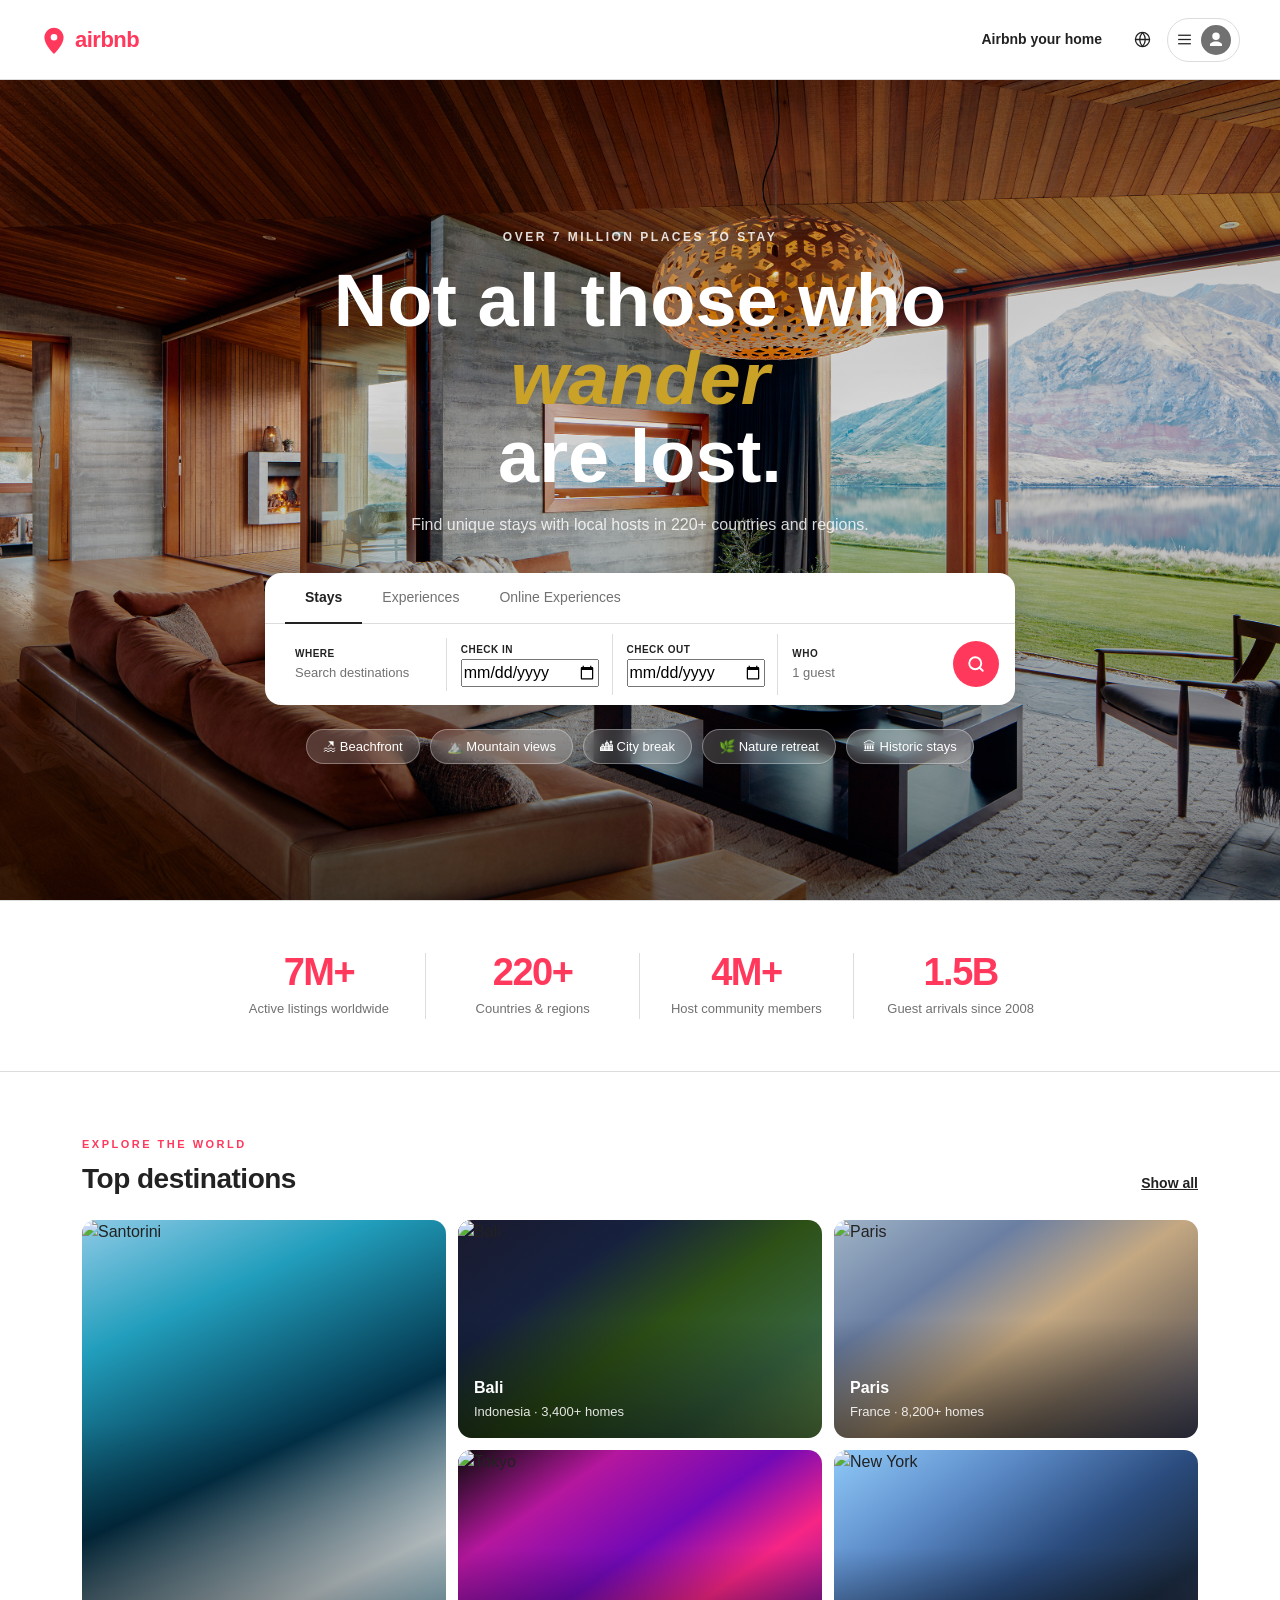
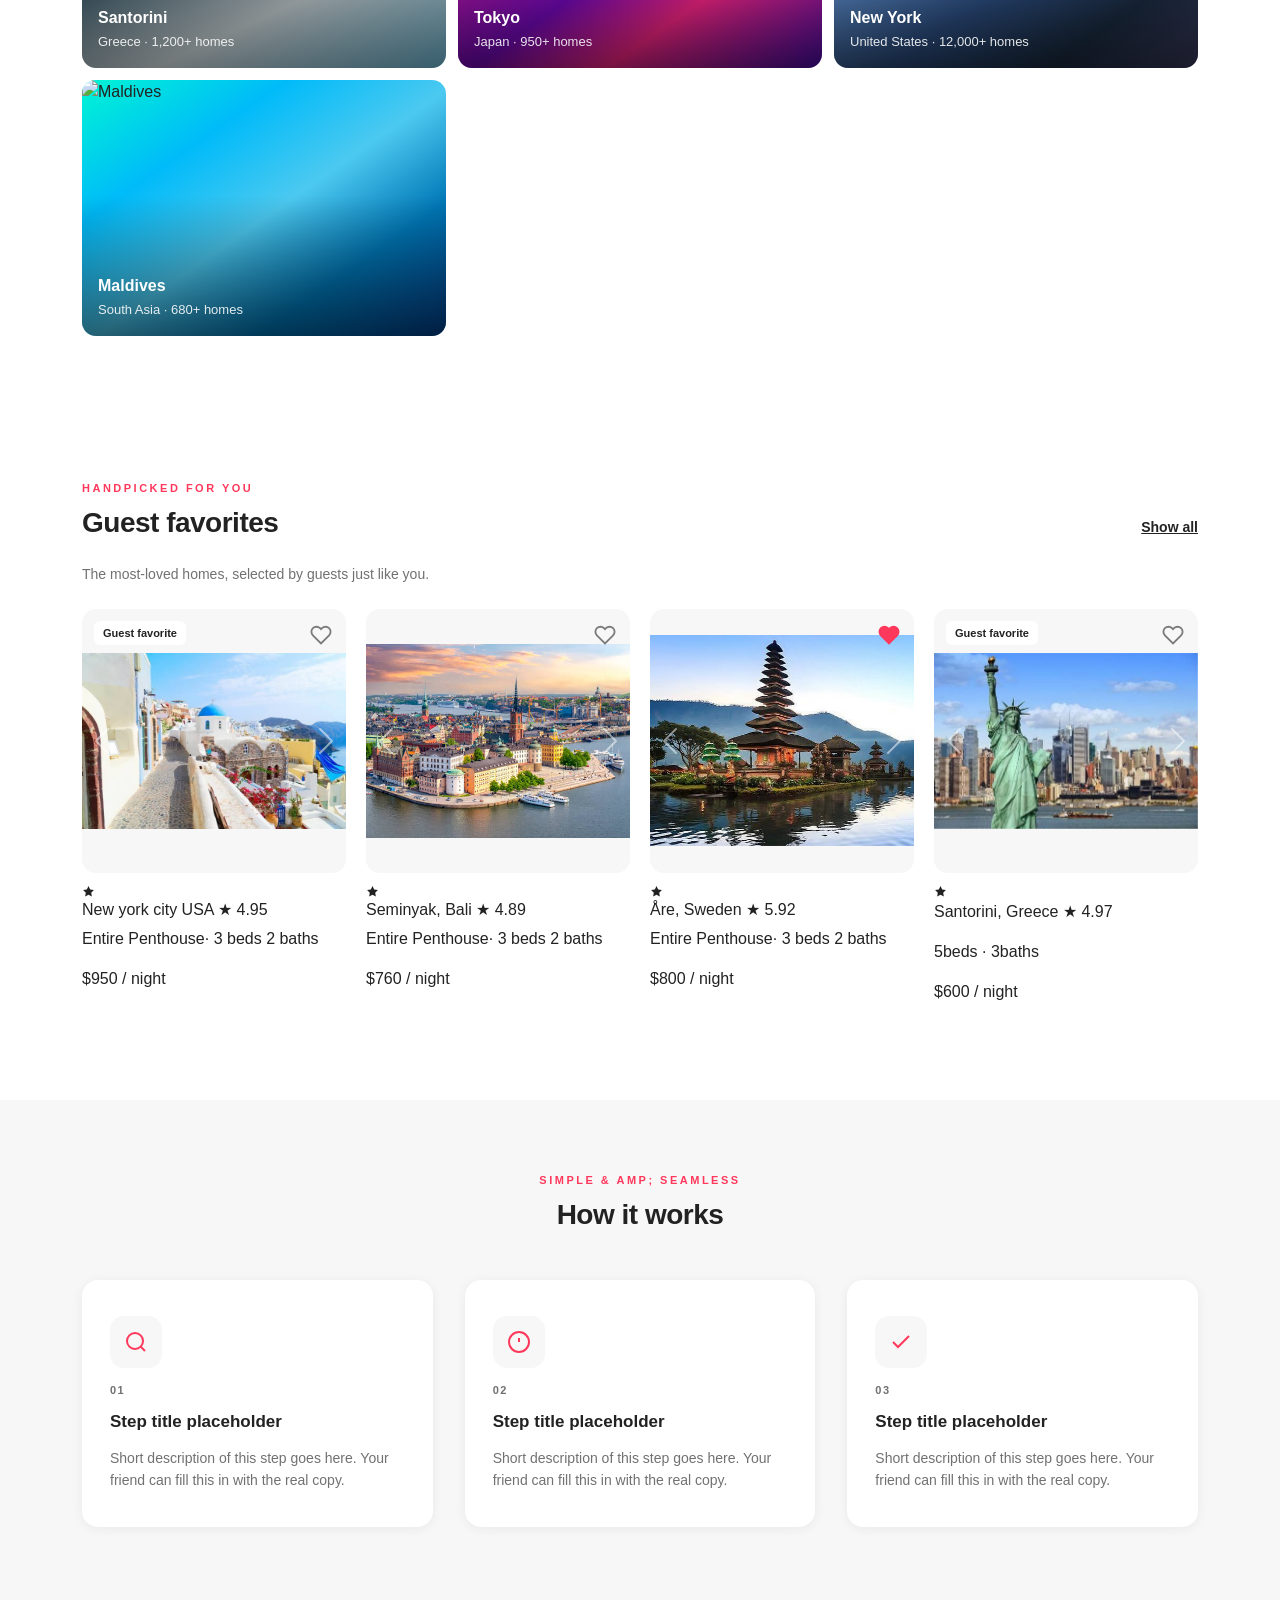
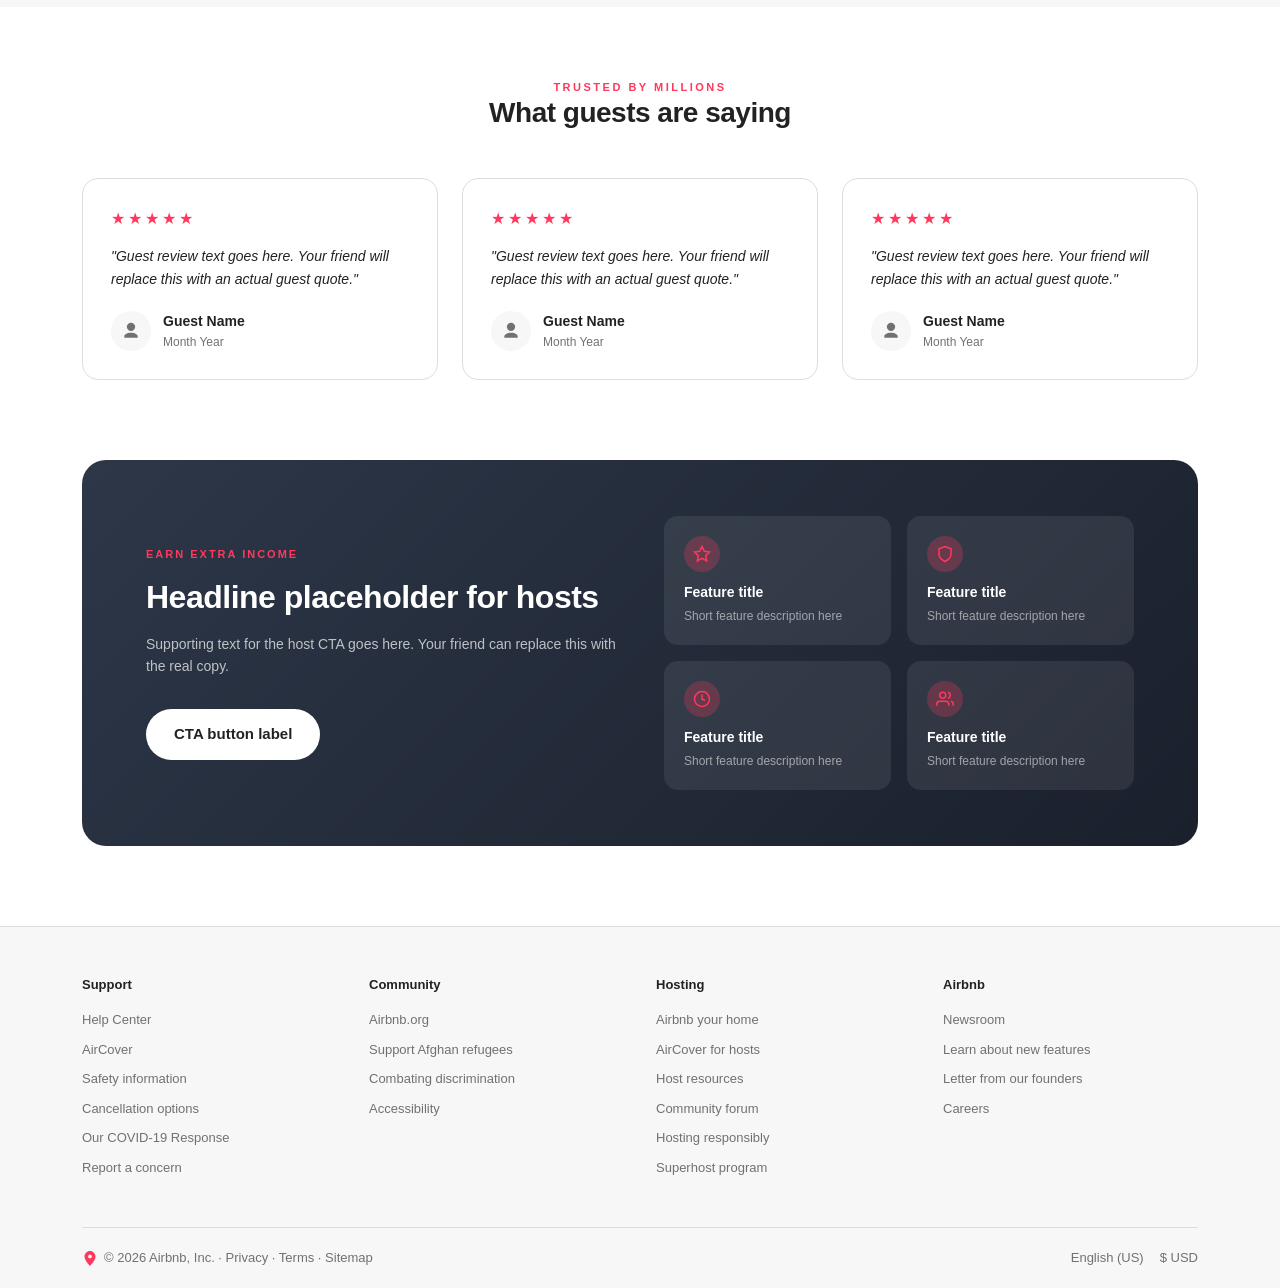
==== commit e6e8b1f6: "Merge pull request #9 from Hareraam8/darmika done2" ====
--- a/index.html
+++ b/index.html
@@ -213,19 +213,20 @@
       font-size: 14px; font-weight: 600; color: var(--ab-text);
       text-decoration: underline; cursor: pointer;
     }
-    .dest-card img {
+    .dc img {
       position: absolute;
       inset: 0;
       width: 100%;
       height: 100%;
       object-fit: cover;
-  object-position: 75% 40%;
+  object-position:center;
       display: block;
      }
 
-     .destination-card {
+     .dc {
     position: relative;
-    height: 280px;        /* fixed height so all cards match */
+    height: 100%;
+    width: 100%;   /* fixed height so all cards match */
     border-radius: 16px;
     overflow: hidden 
      }
@@ -506,7 +507,7 @@
         <hr class="ab-dropdown-divider">
         <a class="ab-dropdown-item" href="#" role="menuitem">Airbnb your home</a>
         <a class="ab-dropdown-item" href="#" role="menuitem">Explore</a>
-        <a class="ab-dropdown-item" href="#" role="menuitem">My trips</a>
+       <a class="dropdown-item py-2 fw-bold text-dark" href="trip.html">My trips</a>
         <a class="ab-dropdown-item" href="#" role="menuitem">Wishlist</a>
         <hr class="ab-dropdown-divider">
         <a class="ab-dropdown-item" href="#" role="menuitem">Help centre</a>
@@ -619,7 +620,7 @@
       </div>
 
       <div class="dc dc-bali">
-   <img src="https://images.unsplash.com/photo-1552733407-5d5c46c3bb3b?w=600&q=80" alt="Bali">
+   <img src="https://images.unsplash.com/photo-1537996194471-e657df975ab4" alt="Bali">
         <div class="dc-overlay"></div>
         <div class="dc-info">
        <div class="dc-name">Bali</div>
@@ -646,7 +647,7 @@
       </div>
 
       <div class="dc dc-nyc">
-         <img src="https://images.unsplash.com/photo-1522083165195-3424ed129620?w=600&q=80" alt="New York">
+     <img src="https://images.pexels.com/photos/466685/pexels-photo-466685.jpeg" alt="New York">
         <div class="dc-overlay"></div>
         <div class="dc-info">
           <div class="dc-name">New York</div>
@@ -1003,23 +1004,163 @@
 
 
 <!--SAHANNA-->
-
-
-
-
-
-
-
-
-
-
-
-
-
-
-
-
-
+<!-- ══ TESTIMONIALS ══ -->
+<section class="testimonials-section">
+  <div class="container">
+    <p class="eyebrow">Trusted by millions</p>
+    <h2 class="section-hd">What guests are saying</h2>
+
+    <div class="testi-grid">
+
+      <!-- Testimonial 1 -->
+      <div class="testi-card">
+        <div class="testi-stars">
+          <span class="testi-star">★</span><span class="testi-star">★</span><span class="testi-star">★</span><span class="testi-star">★</span><span class="testi-star">★</span>
+        </div>
+        <p class="testi-quote">"Guest review text goes here. Your friend will replace this with an actual guest quote."</p>
+        <div class="testi-author">
+          <div class="testi-avatar">
+            <svg width="20" height="20" viewBox="0 0 24 24" fill="var(--ab-muted)"><path d="M12 12a5 5 0 1 0 0-10 5 5 0 0 0 0 10zm0 2c-5.33 0-8 2.67-8 4v2h16v-2c0-1.33-2.67-4-8-4z"/></svg>
+          </div>
+          <div>
+            <div class="testi-name">Guest Name</div>
+            <div class="testi-date">Month Year</div>
+          </div>
+        </div>
+      </div>
+
+      <!-- Testimonial 2 -->
+      <div class="testi-card">
+        <div class="testi-stars">
+          <span class="testi-star">★</span><span class="testi-star">★</span><span class="testi-star">★</span><span class="testi-star">★</span><span class="testi-star">★</span>
+        </div>
+        <p class="testi-quote">"Guest review text goes here. Your friend will replace this with an actual guest quote."</p>
+        <div class="testi-author">
+          <div class="testi-avatar">
+            <svg width="20" height="20" viewBox="0 0 24 24" fill="var(--ab-muted)"><path d="M12 12a5 5 0 1 0 0-10 5 5 0 0 0 0 10zm0 2c-5.33 0-8 2.67-8 4v2h16v-2c0-1.33-2.67-4-8-4z"/></svg>
+          </div>
+          <div>
+            <div class="testi-name">Guest Name</div>
+            <div class="testi-date">Month Year</div>
+          </div>
+        </div>
+      </div>
+
+      <!-- Testimonial 3 -->
+      <div class="testi-card">
+        <div class="testi-stars">
+          <span class="testi-star">★</span><span class="testi-star">★</span><span class="testi-star">★</span><span class="testi-star">★</span><span class="testi-star">★</span>
+        </div>
+        <p class="testi-quote">"Guest review text goes here. Your friend will replace this with an actual guest quote."</p>
+        <div class="testi-author">
+          <div class="testi-avatar">
+            <svg width="20" height="20" viewBox="0 0 24 24" fill="var(--ab-muted)"><path d="M12 12a5 5 0 1 0 0-10 5 5 0 0 0 0 10zm0 2c-5.33 0-8 2.67-8 4v2h16v-2c0-1.33-2.67-4-8-4z"/></svg>
+          </div>
+          <div>
+            <div class="testi-name">Guest Name</div>
+            <div class="testi-date">Month Year</div>
+          </div>
+        </div>
+      </div>
+
+    </div>
+  </div>
+</section>
+
+<!-- ══ HOST CTA ══ -->
+<section class="host-cta-section">
+  <div class="container">
+    <div class="host-cta-inner">
+      <div>
+        <p class="host-cta-eyebrow">Earn extra income</p>
+        <h2 class="host-cta-h2">Headline placeholder for hosts</h2>
+        <p class="host-cta-sub">Supporting text for the host CTA goes here. Your friend can replace this with the real copy.</p>
+        <a href="#" class="host-cta-btn">CTA button label</a>
+      </div>
+      <div class="host-features-grid">
+        <div class="host-feature">
+          <div class="host-feature-icon">
+            <svg width="18" height="18" viewBox="0 0 24 24" fill="none" stroke="var(--ab-red)" stroke-width="2"><path d="M12 2l3.09 6.26L22 9.27l-5 4.87 1.18 6.88L12 17.77l-6.18 3.25L7 14.14 2 9.27l6.91-1.01z"/></svg>
+          </div>
+          <div class="host-feature-title">Feature title</div>
+          <div class="host-feature-sub">Short feature description here</div>
+        </div>
+        <div class="host-feature">
+          <div class="host-feature-icon">
+            <svg width="18" height="18" viewBox="0 0 24 24" fill="none" stroke="var(--ab-red)" stroke-width="2"><path d="M12 22s8-4 8-10V5l-8-3-8 3v7c0 6 8 10 8 10z"/></svg>
+          </div>
+          <div class="host-feature-title">Feature title</div>
+          <div class="host-feature-sub">Short feature description here</div>
+        </div>
+        <div class="host-feature">
+          <div class="host-feature-icon">
+            <svg width="18" height="18" viewBox="0 0 24 24" fill="none" stroke="var(--ab-red)" stroke-width="2"><circle cx="12" cy="12" r="10"/><polyline points="12 6 12 12 16 14"/></svg>
+          </div>
+          <div class="host-feature-title">Feature title</div>
+          <div class="host-feature-sub">Short feature description here</div>
+        </div>
+        <div class="host-feature">
+          <div class="host-feature-icon">
+            <svg width="18" height="18" viewBox="0 0 24 24" fill="none" stroke="var(--ab-red)" stroke-width="2"><path d="M17 21v-2a4 4 0 0 0-4-4H5a4 4 0 0 0-4 4v2"/><circle cx="9" cy="7" r="4"/><path d="M23 21v-2a4 4 0 0 0-3-3.87M16 3.13a4 4 0 0 1 0 7.75"/></svg>
+          </div>
+          <div class="host-feature-title">Feature title</div>
+          <div class="host-feature-sub">Short feature description here</div>
+        </div>
+      </div>
+    </div>
+  </div>
+</section>
+<!-- ══ FOOTER ══ -->
+<footer class="ab-footer">
+  <div class="container">
+    <div class="footer-cols">
+      <div>
+        <div class="footer-col-title">Support</div>
+        <a class="footer-link" href="#">Help Center</a>
+        <a class="footer-link" href="#">AirCover</a>
+        <a class="footer-link" href="#">Safety information</a>
+        <a class="footer-link" href="#">Cancellation options</a>
+        <a class="footer-link" href="#">Our COVID-19 Response</a>
+        <a class="footer-link" href="#">Report a concern</a>
+      </div>
+      <div>
+        <div class="footer-col-title">Community</div>
+        <a class="footer-link" href="#">Airbnb.org</a>
+        <a class="footer-link" href="#">Support Afghan refugees</a>
+        <a class="footer-link" href="#">Combating discrimination</a>
+        <a class="footer-link" href="#">Accessibility</a>
+      </div>
+      <div>
+        <div class="footer-col-title">Hosting</div>
+        <a class="footer-link" href="#">Airbnb your home</a>
+        <a class="footer-link" href="#">AirCover for hosts</a>
+        <a class="footer-link" href="#">Host resources</a>
+        <a class="footer-link" href="#">Community forum</a>
+        <a class="footer-link" href="#">Hosting responsibly</a>
+        <a class="footer-link" href="#">Superhost program</a>
+      </div>
+      <div>
+        <div class="footer-col-title">Airbnb</div>
+        <a class="footer-link" href="#">Newsroom</a>
+        <a class="footer-link" href="#">Learn about new features</a>
+        <a class="footer-link" href="#">Letter from our founders</a>
+        <a class="footer-link" href="#">Careers</a>
+        <a class="footer-link" href="#"></a>
+      </div>
+    </div>
+
+    <div class="footer-bottom">
+      <div class="footer-bottom-left">
+        <svg viewBox="0 0 32 32" width="16" height="16" fill="var(--ab-red)"><path d="M16 2C9.92 2 5 7.48 5 13.2c0 8.6 11 18.8 11 18.8s11-10.2 11-18.8C27 7.48 22.08 2 16 2zm0 14.6a3.8 3.8 0 1 1 0-7.6 3.8 3.8 0 0 1 0 7.6z"/></svg>
+        <span>© 2026 Airbnb, Inc. · <a class="footer-meta-link" href="#">Privacy</a> · <a class="footer-meta-link" href="#">Terms</a> · <a class="footer-meta-link" href="#">Sitemap</a></span>
+      </div>
+      <div class="footer-bottom-right">
+        <span>English (US)</span>
+        <span>$ USD</span>
+      </div>
+    </div>
+  </div>
+</footer>
 <script src="https://cdn.jsdelivr.net/npm/bootstrap@5.3.2/dist/js/bootstrap.bundle.min.js"></script>
 </body>
 </html>
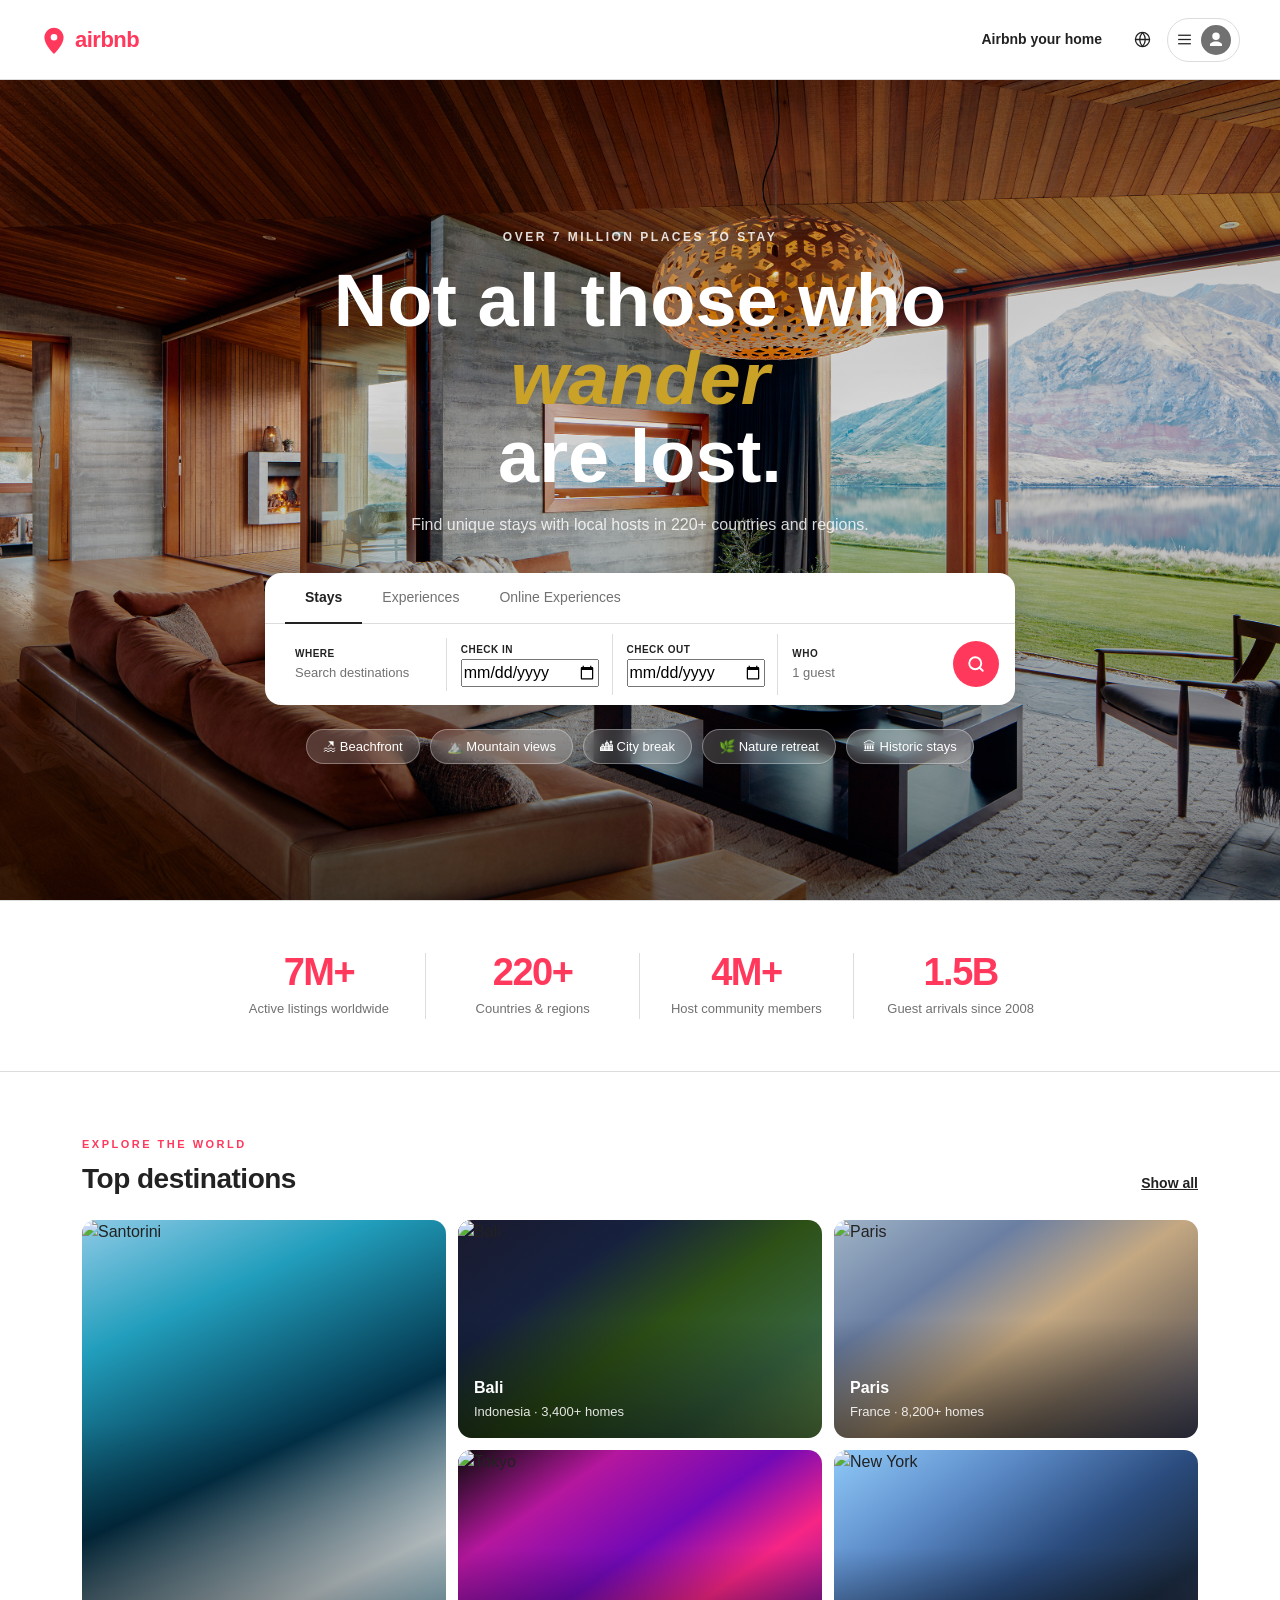
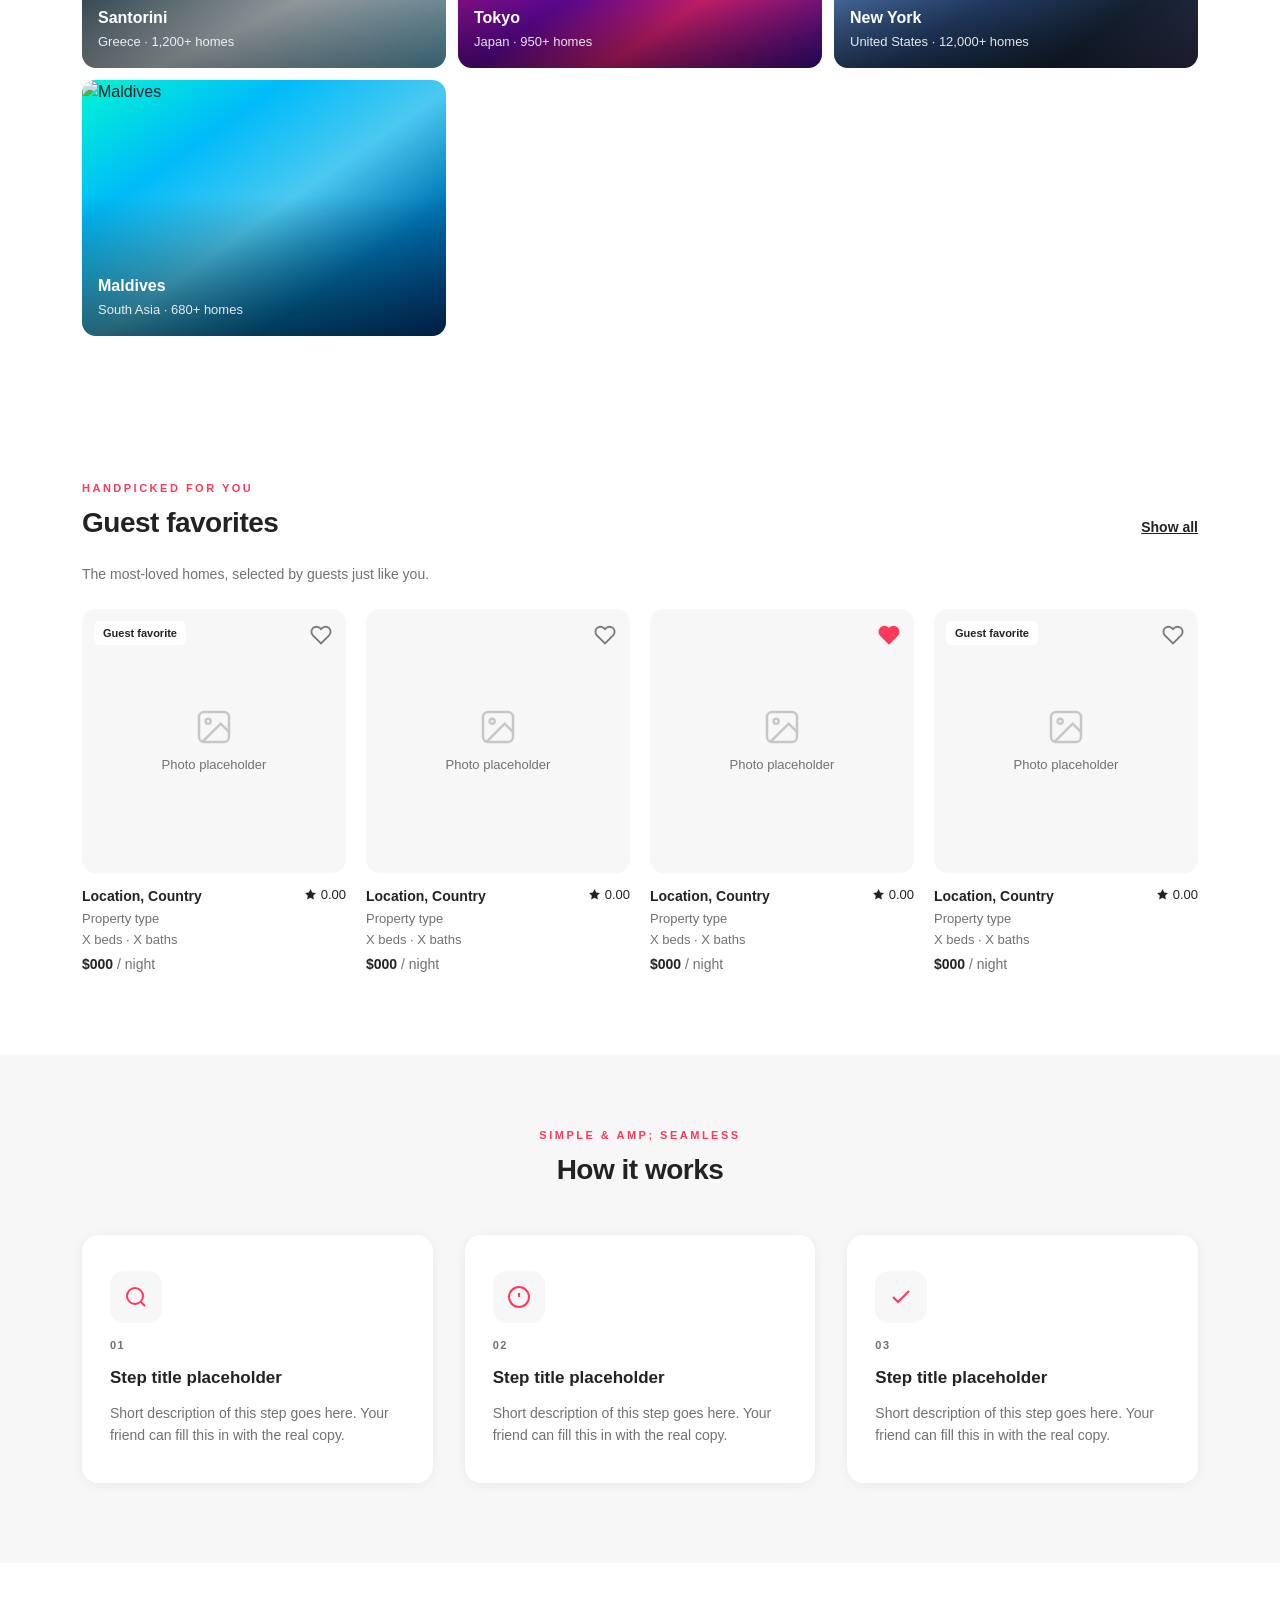
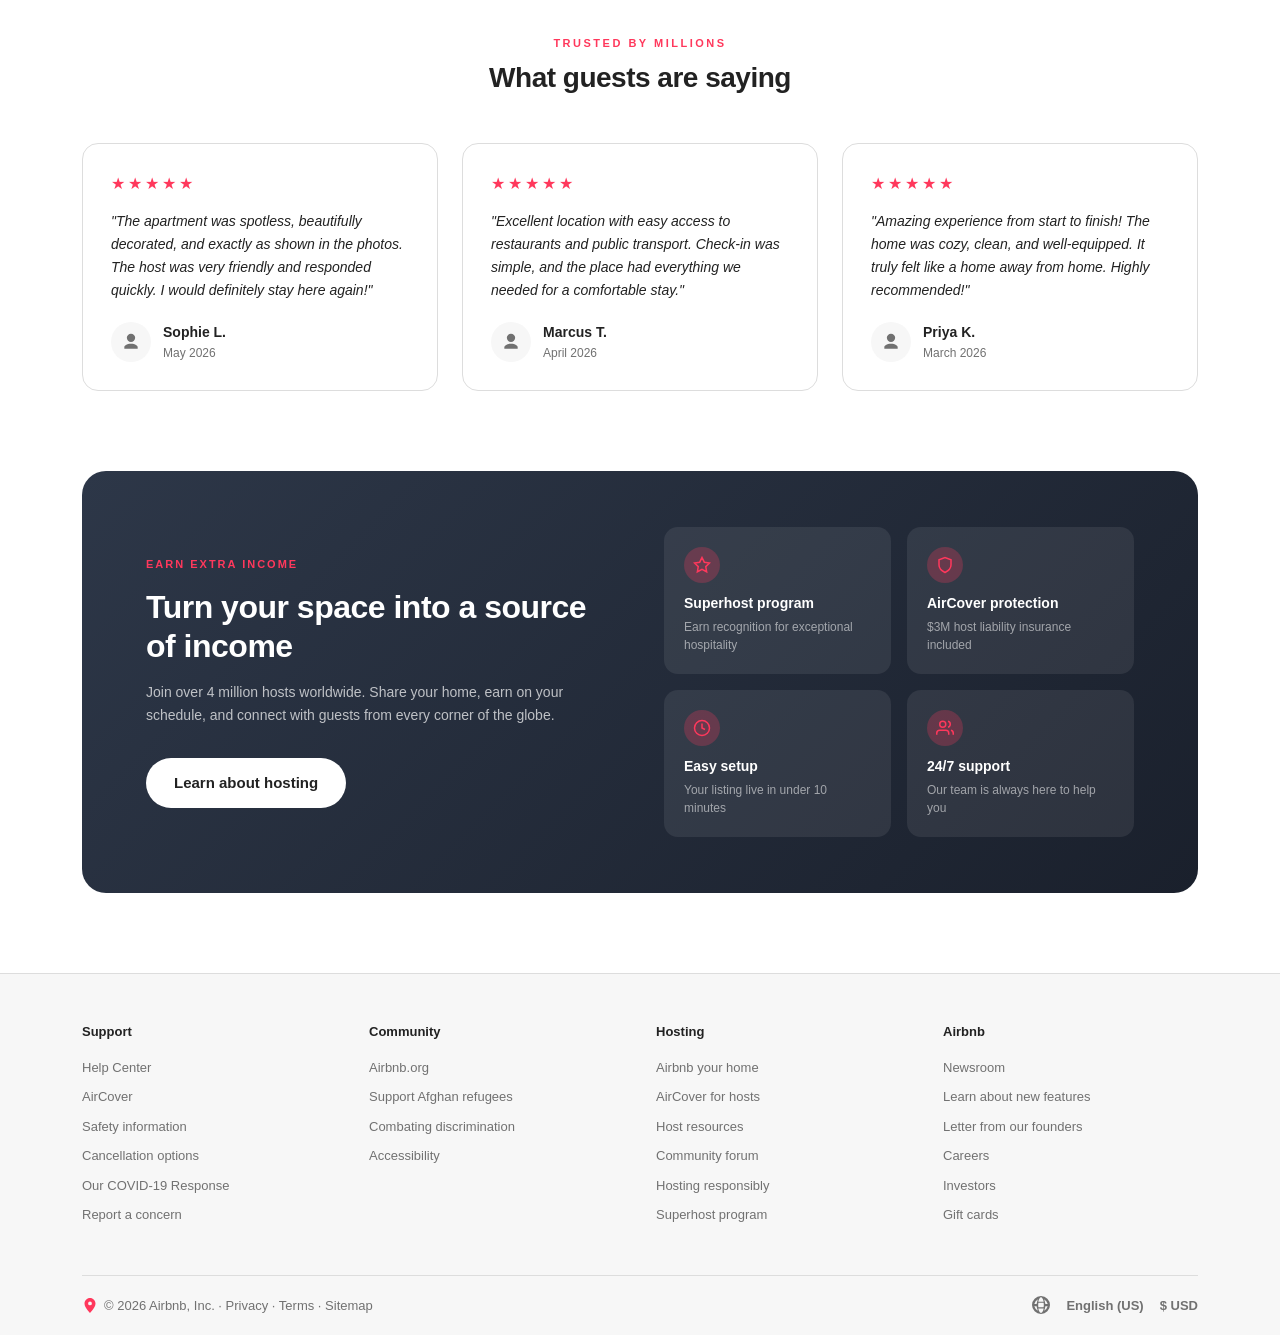
==== commit 80eaeb2b: "fully updated" ====
--- a/index.html
+++ b/index.html
@@ -360,7 +360,7 @@
     /* ── TESTIMONIALS ── */
     .testimonials-section { padding: 72px 0 80px; }
 
-    .testimonials-section .eyebrow,
+    .testimonials-section .eyebrow { text-align: center; margin-bottom: 10px; }
     .testimonials-section .section-hd { text-align: center; margin-bottom: 0; }
 
     .testi-grid {
@@ -685,31 +685,8 @@
       <a class="listing-card" href="listing-detail.html" style="text-decoration:none;color:inherit;">
         <div class="listing-img-wrap">
           <div class="listing-img-placeholder">
-           <div id="propertyCarousel" class="carousel slide" data-bs-ride="carousel">
-  
-  <div class="carousel-inner">
-    <div class="carousel-item active">
-      <img src="images (12).jpg" class="d-block w-100" alt="Image 1">
-    </div>
-    <div class="carousel-item">
-      <img src="images (13).jpg" class="d-block w-100" alt="Image 2">
-    </div>
-    <div class="carousel-item">
-      <img src="images (14).jpg" class="d-block w-100" alt="Image 3">
-    </div>
-    <div class="carousel-item">
-      <img src="images (15).jpg" class="d-block w-100" alt="Image 4">
-    </div>
-  </div>
-
-  <button class="carousel-control-prev" type="button" data-bs-target="#propertyCarousel" data-bs-slide="prev">
-    <span class="carousel-control-prev-icon"></span>
-  </button>
-  <button class="carousel-control-next" type="button" data-bs-target="#propertyCarousel" data-bs-slide="next">
-    <span class="carousel-control-next-icon"></span>
-  </button>
-</div>
-           
+            <svg width="40" height="40" viewBox="0 0 24 24" fill="none" stroke="currentColor" stroke-width="1.5"><rect x="3" y="3" width="18" height="18" rx="3"/><circle cx="8.5" cy="8.5" r="1.5"/><path d="M21 15l-5-5L5 21"/></svg>
+            <span>Photo placeholder</span>
           </div>
           <div class="listing-badge">Guest favorite</div>
           <button class="listing-heart" aria-label="Save to wishlist">
@@ -717,97 +694,69 @@
           </button>
         </div>
         <div class="listing-row">
-          
+          <div class="listing-location">Location, Country</div>
           <div class="listing-rating">
             <svg width="13" height="13" viewBox="0 0 24 24" fill="currentColor"><path d="M12 2l3.09 6.26L22 9.27l-5 4.87 1.18 6.88L12 17.77l-6.18 3.25L7 14.14 2 9.27l6.91-1.01z"/></svg>
-            
-          </div>
-        </div>
-         <h6> New york city USA ★ 4.95</h6>
-                <p>Entire Penthouse· 3 beds 2 baths</p>
-                <p>$950 / night</p>
+            0.00
+          </div>
+        </div>
+        <div class="listing-type">Property type</div>
+        <div class="listing-beds">X beds · X baths</div>
+        <div class="listing-price">$000 <span>/ night</span></div>
       </a>
 
       <!-- Card 2 -->
       <a class="listing-card" href="listing-detail.html" style="text-decoration:none;color:inherit;">
         <div class="listing-img-wrap">
           <div class="listing-img-placeholder">
-             <div id="carousel2" class="carousel slide" data-bs-ride="false">
-                <div class="carousel-inner">
-                    <div class="carousel-item active"><img src="images (17).jpg" class="d-block w-100"></div>
-                    <div class="carousel-item"><img src="images (17).jpg" class="d-block w-100"></div>
-                    <div class="carousel-item"><img src="images (18).jpg" class="d-block w-100"></div>
-                    <div class="carousel-item"><img src="images (19).jpg" class="d-block w-100"></div>
-                </div>
-                <button class="carousel-control-prev" data-bs-target="#carousel2" data-bs-slide="prev"><span class="carousel-control-prev-icon"></span></button>
-                <button class="carousel-control-next" data-bs-target="#carousel2" data-bs-slide="next"><span class="carousel-control-next-icon"></span></button>
-            </div>
-            
-            
+            <svg width="40" height="40" viewBox="0 0 24 24" fill="none" stroke="currentColor" stroke-width="1.5"><rect x="3" y="3" width="18" height="18" rx="3"/><circle cx="8.5" cy="8.5" r="1.5"/><path d="M21 15l-5-5L5 21"/></svg>
+            <span>Photo placeholder</span>
           </div>
           <button class="listing-heart" aria-label="Save to wishlist">
             <svg width="22" height="22" viewBox="0 0 24 24" fill="none" stroke="currentColor" stroke-width="2"><path d="M20.84 4.61a5.5 5.5 0 0 0-7.78 0L12 5.67l-1.06-1.06a5.5 5.5 0 0 0-7.78 7.78l1.06 1.06L12 21.23l7.78-7.78 1.06-1.06a5.5 5.5 0 0 0 0-7.78z"/></svg>
           </button>
         </div>
         <div class="listing-row">
-          
+          <div class="listing-location">Location, Country</div>
           <div class="listing-rating">
             <svg width="13" height="13" viewBox="0 0 24 24" fill="currentColor"><path d="M12 2l3.09 6.26L22 9.27l-5 4.87 1.18 6.88L12 17.77l-6.18 3.25L7 14.14 2 9.27l6.91-1.01z"/></svg>
-          
-          </div>
-        </div>
-         <h6> Seminyak, Bali ★ 4.89</h6>
-                <p>Entire Penthouse· 3 beds 2 baths</p>
-                <p>$760 / night</p>
-       
-    
+            0.00
+          </div>
+        </div>
+        <div class="listing-type">Property type</div>
+        <div class="listing-beds">X beds · X baths</div>
+        <div class="listing-price">$000 <span>/ night</span></div>
       </a>
 
       <!-- Card 3 -->
       <a class="listing-card" href="listing-detail.html" style="text-decoration:none;color:inherit;">
         <div class="listing-img-wrap">
           <div class="listing-img-placeholder">
-            <div id="carousel3" class="carousel slide" data-bs-ride="false">
-                <div class="carousel-inner">
-                    <div class="carousel-item active"><img src="images (20).jpg" class="d-block w-100"></div>
-                    <div class="carousel-item"><img src="images (21).jpg" class="d-block w-100"></div>
-                    <div class="carousel-item"><img src="images (22).jpg" class="d-block w-100"></div>
-                    <div class="carousel-item"><img src="images (22).jpg" class="d-block w-100"></div>
-                </div>
-                <button class="carousel-control-prev" data-bs-target="#carousel3" data-bs-slide="prev"><span class="carousel-control-prev-icon"></span></button>
-                <button class="carousel-control-next" data-bs-target="#carousel3" data-bs-slide="next"><span class="carousel-control-next-icon"></span></button>
-            </div>
+            <svg width="40" height="40" viewBox="0 0 24 24" fill="none" stroke="currentColor" stroke-width="1.5"><rect x="3" y="3" width="18" height="18" rx="3"/><circle cx="8.5" cy="8.5" r="1.5"/><path d="M21 15l-5-5L5 21"/></svg>
+            <span>Photo placeholder</span>
           </div>
           <button class="listing-heart" aria-label="Save to wishlist" style="color:var(--ab-red)">
             <svg width="22" height="22" viewBox="0 0 24 24" fill="currentColor" stroke="currentColor" stroke-width="2"><path d="M20.84 4.61a5.5 5.5 0 0 0-7.78 0L12 5.67l-1.06-1.06a5.5 5.5 0 0 0-7.78 7.78l1.06 1.06L12 21.23l7.78-7.78 1.06-1.06a5.5 5.5 0 0 0 0-7.78z"/></svg>
           </button>
         </div>
         <div class="listing-row">
-          
+          <div class="listing-location">Location, Country</div>
           <div class="listing-rating">
             <svg width="13" height="13" viewBox="0 0 24 24" fill="currentColor"><path d="M12 2l3.09 6.26L22 9.27l-5 4.87 1.18 6.88L12 17.77l-6.18 3.25L7 14.14 2 9.27l6.91-1.01z"/></svg>
-          
-          </div>
-        </div>
-        <h6>Åre, Sweden ★ 5.92</h6>
-                <p>Entire Penthouse· 3 beds 2 baths</p>
-                <p>$800 / night</p> 
+            0.00
+          </div>
+        </div>
+        <div class="listing-type">Property type</div>
+        <div class="listing-beds">X beds · X baths</div>
+        <div class="listing-price">$000 <span>/ night</span></div>
       </a>
 
       <!-- Card 4 -->
       <a class="listing-card" href="listing-detail.html" style="text-decoration:none;color:inherit;">
         <div class="listing-img-wrap">
           <div class="listing-img-placeholder">
-            <div id="carousel4" class="carousel slide" data-bs-ride="false">
-                <div class="carousel-inner">
-                    <div class="carousel-item active"><img src="images (24).jpg" class="d-block w-100"></div>
-                    <div class="carousel-item"><img src="images (29).jpg" class="d-block w-100"></div>
-                    <div class="carousel-item"><img src="images (25).jpg" class="d-block w-100"></div>
-                    <div class="carousel-item"><img src="images (26).jpg" class="d-block w-100"></div>
-                </div>
-                <button class="carousel-control-prev" data-bs-target="#carousel4" data-bs-slide="prev"><span class="carousel-control-prev-icon"></span></button>
-                <button class="carousel-control-next" data-bs-target="#carousel4" data-bs-slide="next"><span class="carousel-control-next-icon"></span></button>
-            </div>
+            <svg width="40" height="40" viewBox="0 0 24 24" fill="none" stroke="currentColor" stroke-width="1.5"><rect x="3" y="3" width="18" height="18" rx="3"/><circle cx="8.5" cy="8.5" r="1.5"/><path d="M21 15l-5-5L5 21"/></svg>
+            <span>Photo placeholder</span>
           </div>
           <div class="listing-badge">Guest favorite</div>
           <button class="listing-heart" aria-label="Save to wishlist">
@@ -815,22 +764,20 @@
           </button>
         </div>
         <div class="listing-row">
-        
+          <div class="listing-location">Location, Country</div>
           <div class="listing-rating">
             <svg width="13" height="13" viewBox="0 0 24 24" fill="currentColor"><path d="M12 2l3.09 6.26L22 9.27l-5 4.87 1.18 6.88L12 17.77l-6.18 3.25L7 14.14 2 9.27l6.91-1.01z"/></svg>
-          
-          </div>
-        </div>
-        <p>Santorini, Greece ★ 4.97</p>
-        <p>5beds · 3baths</p>
-        <p>$600 <span>/ night</span></p>
+            0.00
+          </div>
+        </div>
+        <div class="listing-type">Property type</div>
+        <div class="listing-beds">X beds · X baths</div>
+        <div class="listing-price">$000 <span>/ night</span></div>
       </a>
 
     </div>
   </div>
 </section>
-
-
 
 <!--DARMIHA-->
 
@@ -873,138 +820,8 @@
   </div>
 </section> 
 
-
-
-
-
-
-
-
-
-
-
-
-
-
-
-  
-
-
-
-
-
-
-
-
-
-
-
-
-
-
-
-
-
-
-
-
-
-
-
-
-
-
-
-
-
-
-
-
-
-
-
-
-
-
-
-
-
-
-
-
-
-
-
-
-
-
-
-
-
-
-
-
-
-
-
-
-
-
-
-
-
-
-
-
-
-
-
-
-
-
-
-
-
-
-
-
-
-
-
-
-
-
-
-
-
-
-
-
-
-
-
-
-
-
-
-
-
-
-
-
-
-
-
-
-
-
-
-
-
-
-
 <!--SAHANNA-->
-<!-- ══ TESTIMONIALS ══ -->
+<!--TESTIMONIALS-->
 <section class="testimonials-section">
   <div class="container">
     <p class="eyebrow">Trusted by millions</p>
@@ -1017,14 +834,14 @@
         <div class="testi-stars">
           <span class="testi-star">★</span><span class="testi-star">★</span><span class="testi-star">★</span><span class="testi-star">★</span><span class="testi-star">★</span>
         </div>
-        <p class="testi-quote">"Guest review text goes here. Your friend will replace this with an actual guest quote."</p>
+        <p class="testi-quote">"The apartment was spotless, beautifully decorated, and exactly as shown in the photos. The host was very friendly and responded quickly. I would definitely stay here again!"</p>
         <div class="testi-author">
           <div class="testi-avatar">
             <svg width="20" height="20" viewBox="0 0 24 24" fill="var(--ab-muted)"><path d="M12 12a5 5 0 1 0 0-10 5 5 0 0 0 0 10zm0 2c-5.33 0-8 2.67-8 4v2h16v-2c0-1.33-2.67-4-8-4z"/></svg>
           </div>
           <div>
-            <div class="testi-name">Guest Name</div>
-            <div class="testi-date">Month Year</div>
+            <div class="testi-name">Sophie L.</div>
+            <div class="testi-date">May 2026</div>
           </div>
         </div>
       </div>
@@ -1034,14 +851,14 @@
         <div class="testi-stars">
           <span class="testi-star">★</span><span class="testi-star">★</span><span class="testi-star">★</span><span class="testi-star">★</span><span class="testi-star">★</span>
         </div>
-        <p class="testi-quote">"Guest review text goes here. Your friend will replace this with an actual guest quote."</p>
+        <p class="testi-quote">"Excellent location with easy access to restaurants and public transport. Check-in was simple, and the place had everything we needed for a comfortable stay."</p>
         <div class="testi-author">
           <div class="testi-avatar">
             <svg width="20" height="20" viewBox="0 0 24 24" fill="var(--ab-muted)"><path d="M12 12a5 5 0 1 0 0-10 5 5 0 0 0 0 10zm0 2c-5.33 0-8 2.67-8 4v2h16v-2c0-1.33-2.67-4-8-4z"/></svg>
           </div>
           <div>
-            <div class="testi-name">Guest Name</div>
-            <div class="testi-date">Month Year</div>
+            <div class="testi-name">Marcus T.</div>
+            <div class="testi-date">April 2026</div>
           </div>
         </div>
       </div>
@@ -1051,14 +868,14 @@
         <div class="testi-stars">
           <span class="testi-star">★</span><span class="testi-star">★</span><span class="testi-star">★</span><span class="testi-star">★</span><span class="testi-star">★</span>
         </div>
-        <p class="testi-quote">"Guest review text goes here. Your friend will replace this with an actual guest quote."</p>
+        <p class="testi-quote">"Amazing experience from start to finish! The home was cozy, clean, and well-equipped. It truly felt like a home away from home. Highly recommended!"</p>
         <div class="testi-author">
           <div class="testi-avatar">
             <svg width="20" height="20" viewBox="0 0 24 24" fill="var(--ab-muted)"><path d="M12 12a5 5 0 1 0 0-10 5 5 0 0 0 0 10zm0 2c-5.33 0-8 2.67-8 4v2h16v-2c0-1.33-2.67-4-8-4z"/></svg>
           </div>
           <div>
-            <div class="testi-name">Guest Name</div>
-            <div class="testi-date">Month Year</div>
+            <div class="testi-name">Priya K.</div>
+            <div class="testi-date">March 2026</div>
           </div>
         </div>
       </div>
@@ -1073,38 +890,38 @@
     <div class="host-cta-inner">
       <div>
         <p class="host-cta-eyebrow">Earn extra income</p>
-        <h2 class="host-cta-h2">Headline placeholder for hosts</h2>
-        <p class="host-cta-sub">Supporting text for the host CTA goes here. Your friend can replace this with the real copy.</p>
-        <a href="#" class="host-cta-btn">CTA button label</a>
+        <h2 class="host-cta-h2">Turn your space into a source of income</h2>
+        <p class="host-cta-sub">Join over 4 million hosts worldwide. Share your home, earn on your schedule, and connect with guests from every corner of the globe.</p>
+        <a href="#" class="host-cta-btn">Learn about hosting</a>
       </div>
       <div class="host-features-grid">
         <div class="host-feature">
           <div class="host-feature-icon">
             <svg width="18" height="18" viewBox="0 0 24 24" fill="none" stroke="var(--ab-red)" stroke-width="2"><path d="M12 2l3.09 6.26L22 9.27l-5 4.87 1.18 6.88L12 17.77l-6.18 3.25L7 14.14 2 9.27l6.91-1.01z"/></svg>
           </div>
-          <div class="host-feature-title">Feature title</div>
-          <div class="host-feature-sub">Short feature description here</div>
+          <div class="host-feature-title">Superhost program</div>
+          <div class="host-feature-sub">Earn recognition for exceptional hospitality</div>
         </div>
         <div class="host-feature">
           <div class="host-feature-icon">
             <svg width="18" height="18" viewBox="0 0 24 24" fill="none" stroke="var(--ab-red)" stroke-width="2"><path d="M12 22s8-4 8-10V5l-8-3-8 3v7c0 6 8 10 8 10z"/></svg>
           </div>
-          <div class="host-feature-title">Feature title</div>
-          <div class="host-feature-sub">Short feature description here</div>
+          <div class="host-feature-title">AirCover protection</div>
+          <div class="host-feature-sub">$3M host liability insurance included</div>
         </div>
         <div class="host-feature">
           <div class="host-feature-icon">
             <svg width="18" height="18" viewBox="0 0 24 24" fill="none" stroke="var(--ab-red)" stroke-width="2"><circle cx="12" cy="12" r="10"/><polyline points="12 6 12 12 16 14"/></svg>
           </div>
-          <div class="host-feature-title">Feature title</div>
-          <div class="host-feature-sub">Short feature description here</div>
+          <div class="host-feature-title">Easy setup</div>
+          <div class="host-feature-sub">Your listing live in under 10 minutes</div>
         </div>
         <div class="host-feature">
           <div class="host-feature-icon">
             <svg width="18" height="18" viewBox="0 0 24 24" fill="none" stroke="var(--ab-red)" stroke-width="2"><path d="M17 21v-2a4 4 0 0 0-4-4H5a4 4 0 0 0-4 4v2"/><circle cx="9" cy="7" r="4"/><path d="M23 21v-2a4 4 0 0 0-3-3.87M16 3.13a4 4 0 0 1 0 7.75"/></svg>
           </div>
-          <div class="host-feature-title">Feature title</div>
-          <div class="host-feature-sub">Short feature description here</div>
+          <div class="host-feature-title">24/7 support</div>
+          <div class="host-feature-sub">Our team is always here to help you</div>
         </div>
       </div>
     </div>
@@ -1145,7 +962,8 @@
         <a class="footer-link" href="#">Learn about new features</a>
         <a class="footer-link" href="#">Letter from our founders</a>
         <a class="footer-link" href="#">Careers</a>
-        <a class="footer-link" href="#"></a>
+        <a class="footer-link" href="#">Investors</a>
+        <a class="footer-link" href="#">Gift cards</a>
       </div>
     </div>
 
@@ -1155,8 +973,15 @@
         <span>© 2026 Airbnb, Inc. · <a class="footer-meta-link" href="#">Privacy</a> · <a class="footer-meta-link" href="#">Terms</a> · <a class="footer-meta-link" href="#">Sitemap</a></span>
       </div>
       <div class="footer-bottom-right">
-        <span>English (US)</span>
-        <span>$ USD</span>
+        <svg xmlns="http://www.w3.org/2000/svg"
+     width="18"
+     height="18"
+     fill="currentColor"
+     viewBox="0 0 16 16">
+  <path d="M8 0a8 8 0 1 0 0 16A8 8 0 0 0 8 0zm5.938 7H11.9a13.4 13.4 0 0 0-1.2-4.04A6.52 6.52 0 0 1 13.938 7zM10.5 8c0 .71-.08 1.39-.21 2H5.71A9.4 9.4 0 0 1 5.5 8c0-.71.08-1.39.21-2h4.58c.13.61.21 1.29.21 2zM8 1.02c.83 0 1.93 1.45 2.4 3.98H5.6C6.07 2.47 7.17 1.02 8 1.02zM5.3 2.96A13.4 13.4 0 0 0 4.1 7H2.06A6.52 6.52 0 0 1 5.3 2.96zM2.06 9H4.1c.14 1.44.56 2.83 1.2 4.04A6.52 6.52 0 0 1 2.06 9zM8 14.98c-.83 0-1.93-1.45-2.4-3.98h4.8c-.47 2.53-1.57 3.98-2.4 3.98zm2.7-1.94A13.4 13.4 0 0 0 11.9 9h2.04a6.52 6.52 0 0 1-3.24 4.04z"/>
+      </svg>
+        <span><b>English (US)</b></span>
+        <span><b>$ USD</b></span>
       </div>
     </div>
   </div>
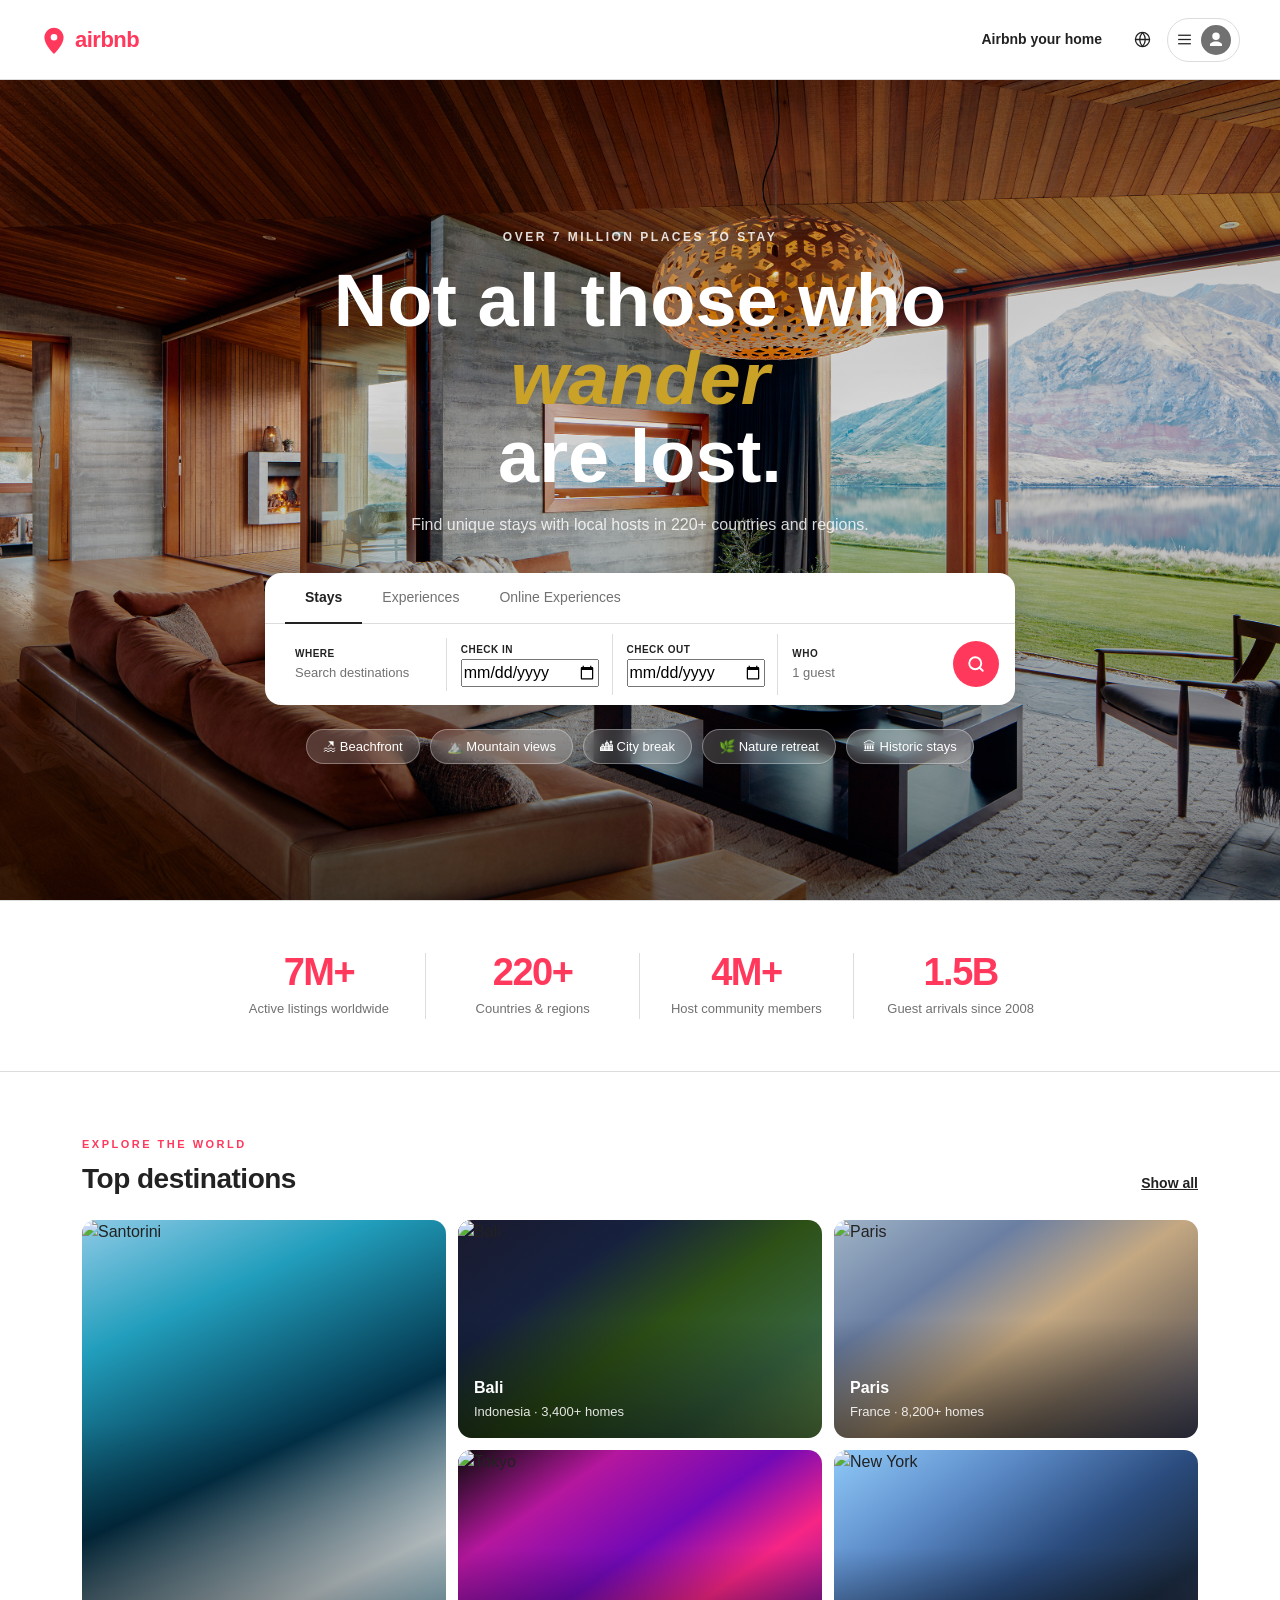
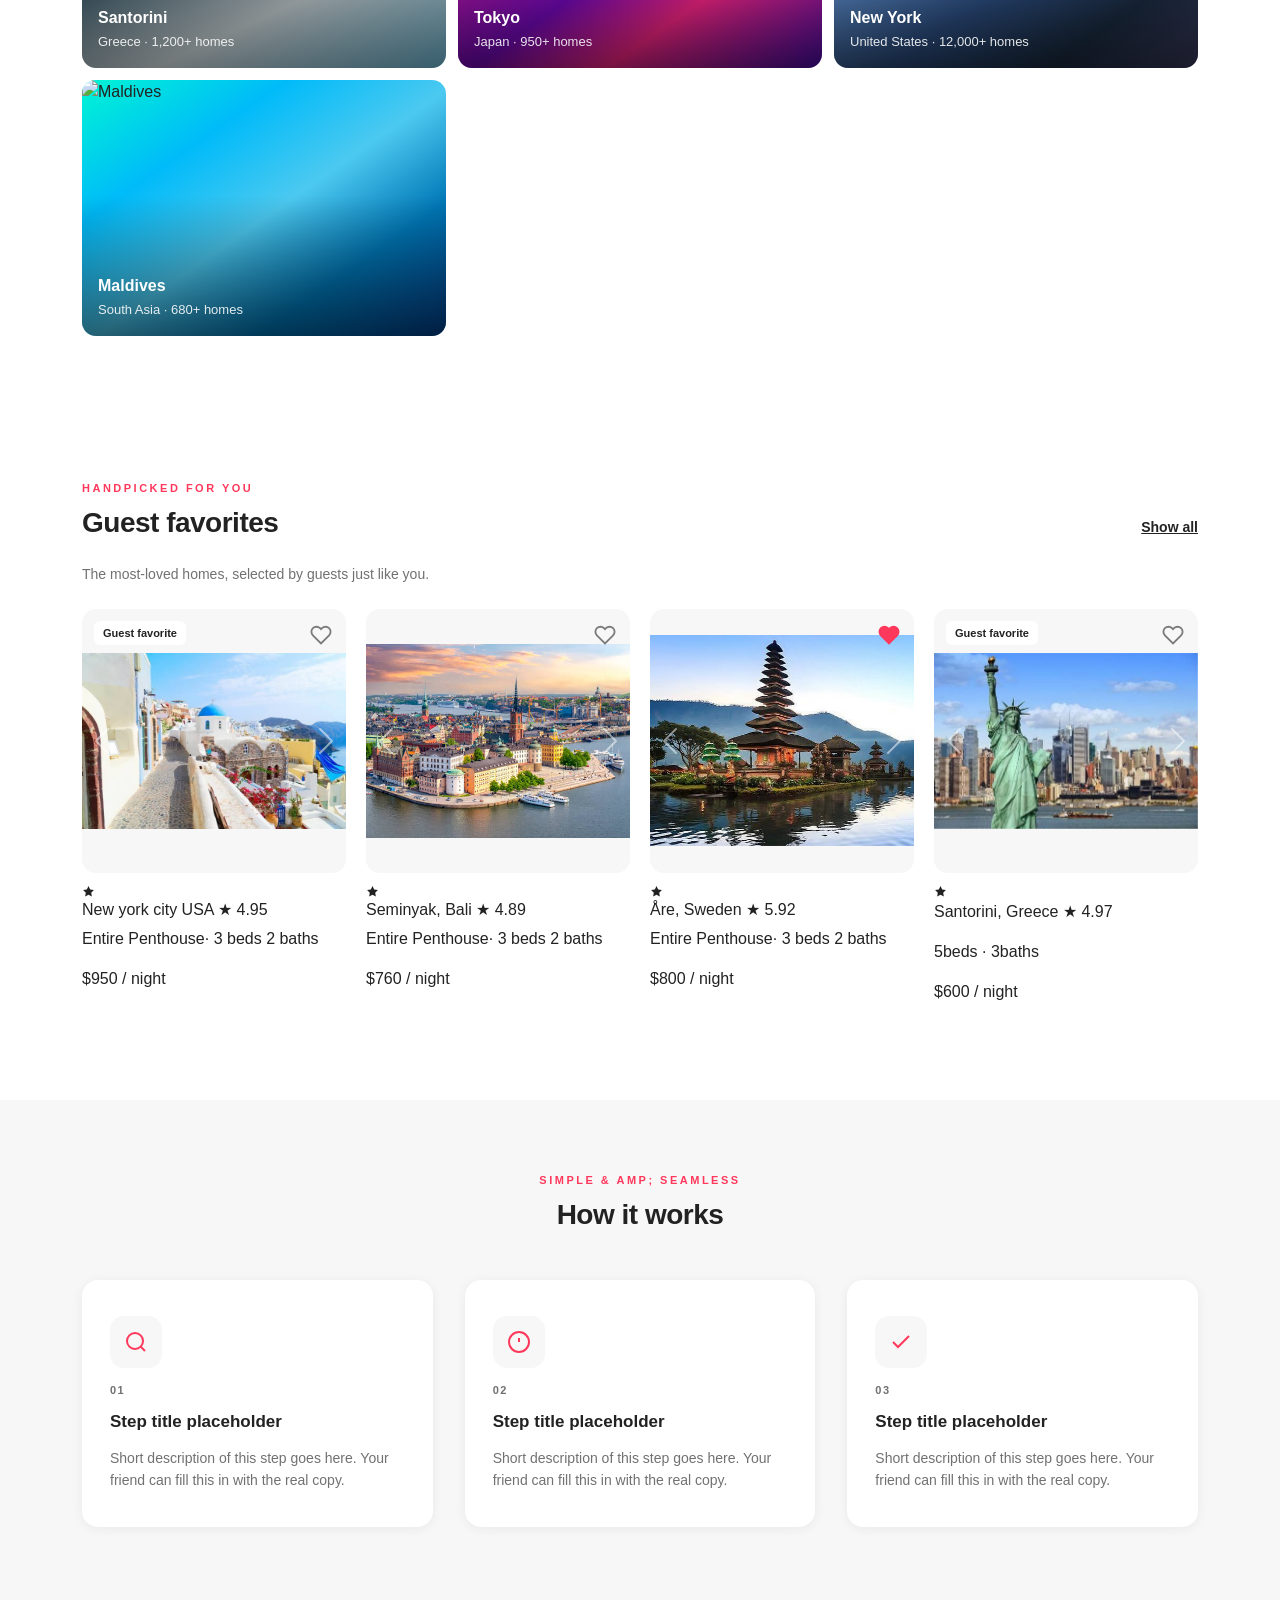
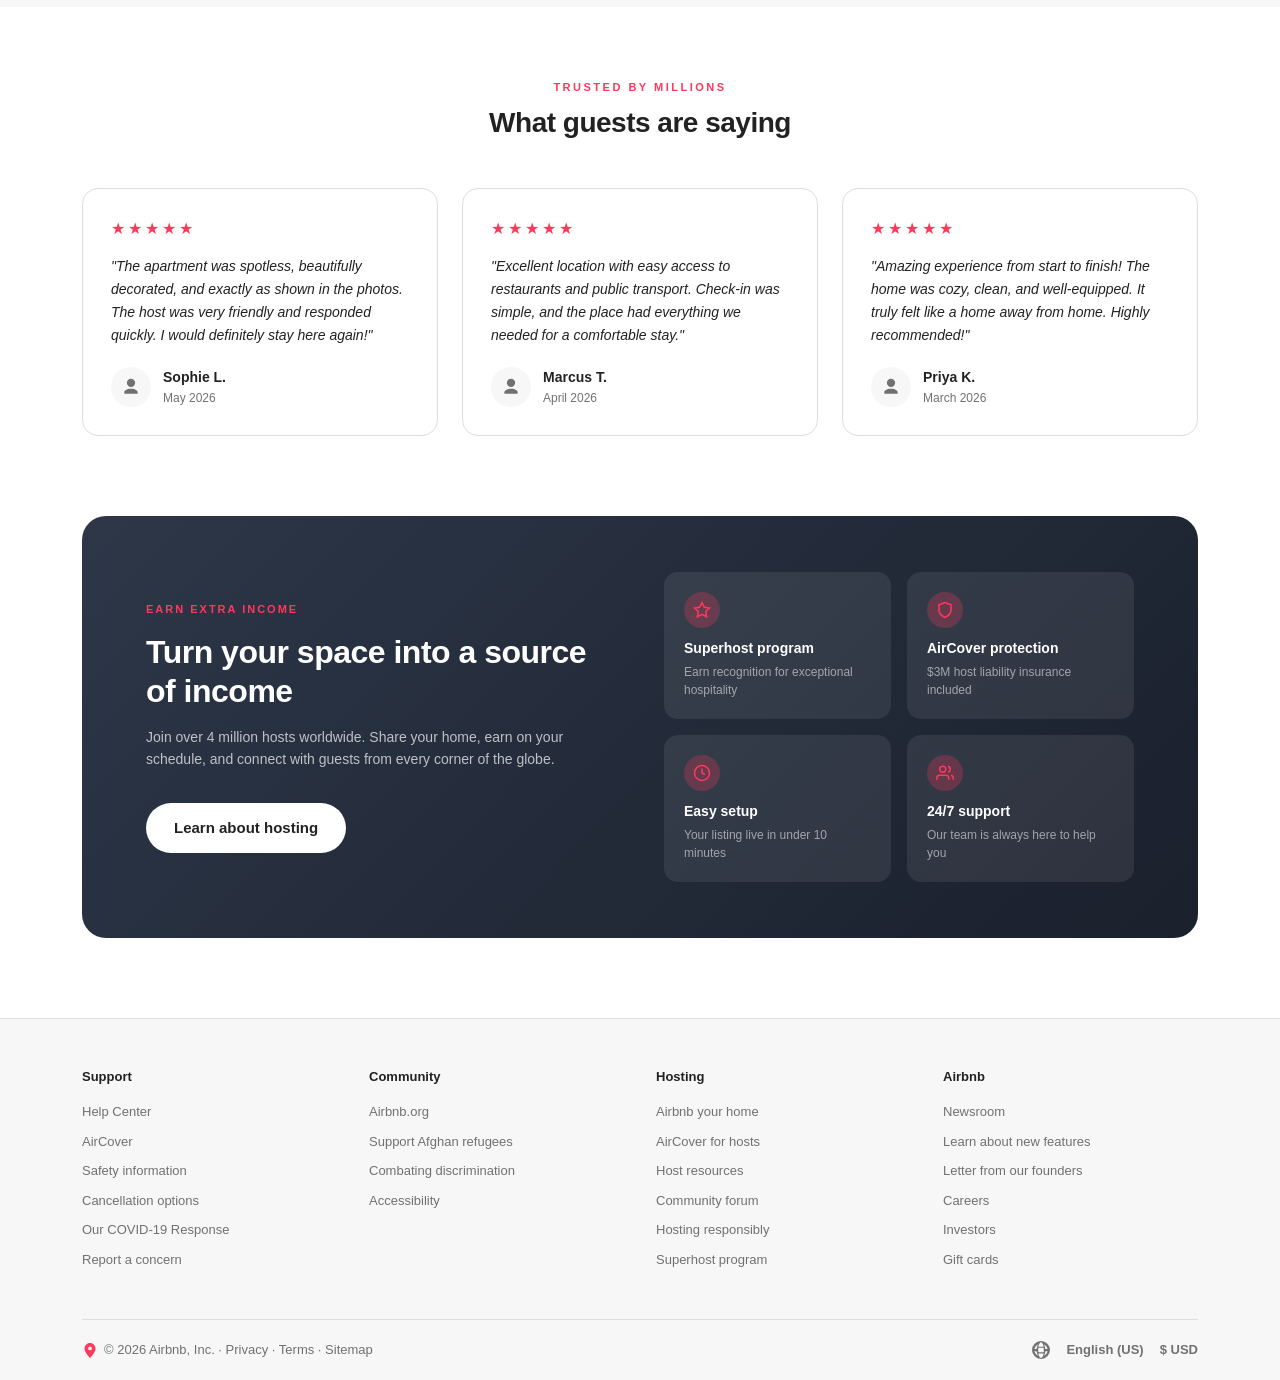
==== commit a1f4877d: "Merge pull request #12 from Hareraam8/sahaanaa fully updated" ====
--- a/index.html
+++ b/index.html
@@ -685,8 +685,31 @@
       <a class="listing-card" href="listing-detail.html" style="text-decoration:none;color:inherit;">
         <div class="listing-img-wrap">
           <div class="listing-img-placeholder">
-            <svg width="40" height="40" viewBox="0 0 24 24" fill="none" stroke="currentColor" stroke-width="1.5"><rect x="3" y="3" width="18" height="18" rx="3"/><circle cx="8.5" cy="8.5" r="1.5"/><path d="M21 15l-5-5L5 21"/></svg>
-            <span>Photo placeholder</span>
+           <div id="propertyCarousel" class="carousel slide" data-bs-ride="carousel">
+  
+  <div class="carousel-inner">
+    <div class="carousel-item active">
+      <img src="images (12).jpg" class="d-block w-100" alt="Image 1">
+    </div>
+    <div class="carousel-item">
+      <img src="images (13).jpg" class="d-block w-100" alt="Image 2">
+    </div>
+    <div class="carousel-item">
+      <img src="images (14).jpg" class="d-block w-100" alt="Image 3">
+    </div>
+    <div class="carousel-item">
+      <img src="images (15).jpg" class="d-block w-100" alt="Image 4">
+    </div>
+  </div>
+
+  <button class="carousel-control-prev" type="button" data-bs-target="#propertyCarousel" data-bs-slide="prev">
+    <span class="carousel-control-prev-icon"></span>
+  </button>
+  <button class="carousel-control-next" type="button" data-bs-target="#propertyCarousel" data-bs-slide="next">
+    <span class="carousel-control-next-icon"></span>
+  </button>
+</div>
+           
           </div>
           <div class="listing-badge">Guest favorite</div>
           <button class="listing-heart" aria-label="Save to wishlist">
@@ -694,69 +717,97 @@
           </button>
         </div>
         <div class="listing-row">
-          <div class="listing-location">Location, Country</div>
+          
           <div class="listing-rating">
             <svg width="13" height="13" viewBox="0 0 24 24" fill="currentColor"><path d="M12 2l3.09 6.26L22 9.27l-5 4.87 1.18 6.88L12 17.77l-6.18 3.25L7 14.14 2 9.27l6.91-1.01z"/></svg>
-            0.00
-          </div>
-        </div>
-        <div class="listing-type">Property type</div>
-        <div class="listing-beds">X beds · X baths</div>
-        <div class="listing-price">$000 <span>/ night</span></div>
+            
+          </div>
+        </div>
+         <h6> New york city USA ★ 4.95</h6>
+                <p>Entire Penthouse· 3 beds 2 baths</p>
+                <p>$950 / night</p>
       </a>
 
       <!-- Card 2 -->
       <a class="listing-card" href="listing-detail.html" style="text-decoration:none;color:inherit;">
         <div class="listing-img-wrap">
           <div class="listing-img-placeholder">
-            <svg width="40" height="40" viewBox="0 0 24 24" fill="none" stroke="currentColor" stroke-width="1.5"><rect x="3" y="3" width="18" height="18" rx="3"/><circle cx="8.5" cy="8.5" r="1.5"/><path d="M21 15l-5-5L5 21"/></svg>
-            <span>Photo placeholder</span>
+             <div id="carousel2" class="carousel slide" data-bs-ride="false">
+                <div class="carousel-inner">
+                    <div class="carousel-item active"><img src="images (17).jpg" class="d-block w-100"></div>
+                    <div class="carousel-item"><img src="images (17).jpg" class="d-block w-100"></div>
+                    <div class="carousel-item"><img src="images (18).jpg" class="d-block w-100"></div>
+                    <div class="carousel-item"><img src="images (19).jpg" class="d-block w-100"></div>
+                </div>
+                <button class="carousel-control-prev" data-bs-target="#carousel2" data-bs-slide="prev"><span class="carousel-control-prev-icon"></span></button>
+                <button class="carousel-control-next" data-bs-target="#carousel2" data-bs-slide="next"><span class="carousel-control-next-icon"></span></button>
+            </div>
+            
+            
           </div>
           <button class="listing-heart" aria-label="Save to wishlist">
             <svg width="22" height="22" viewBox="0 0 24 24" fill="none" stroke="currentColor" stroke-width="2"><path d="M20.84 4.61a5.5 5.5 0 0 0-7.78 0L12 5.67l-1.06-1.06a5.5 5.5 0 0 0-7.78 7.78l1.06 1.06L12 21.23l7.78-7.78 1.06-1.06a5.5 5.5 0 0 0 0-7.78z"/></svg>
           </button>
         </div>
         <div class="listing-row">
-          <div class="listing-location">Location, Country</div>
+          
           <div class="listing-rating">
             <svg width="13" height="13" viewBox="0 0 24 24" fill="currentColor"><path d="M12 2l3.09 6.26L22 9.27l-5 4.87 1.18 6.88L12 17.77l-6.18 3.25L7 14.14 2 9.27l6.91-1.01z"/></svg>
-            0.00
-          </div>
-        </div>
-        <div class="listing-type">Property type</div>
-        <div class="listing-beds">X beds · X baths</div>
-        <div class="listing-price">$000 <span>/ night</span></div>
+          
+          </div>
+        </div>
+         <h6> Seminyak, Bali ★ 4.89</h6>
+                <p>Entire Penthouse· 3 beds 2 baths</p>
+                <p>$760 / night</p>
+       
+    
       </a>
 
       <!-- Card 3 -->
       <a class="listing-card" href="listing-detail.html" style="text-decoration:none;color:inherit;">
         <div class="listing-img-wrap">
           <div class="listing-img-placeholder">
-            <svg width="40" height="40" viewBox="0 0 24 24" fill="none" stroke="currentColor" stroke-width="1.5"><rect x="3" y="3" width="18" height="18" rx="3"/><circle cx="8.5" cy="8.5" r="1.5"/><path d="M21 15l-5-5L5 21"/></svg>
-            <span>Photo placeholder</span>
+            <div id="carousel3" class="carousel slide" data-bs-ride="false">
+                <div class="carousel-inner">
+                    <div class="carousel-item active"><img src="images (20).jpg" class="d-block w-100"></div>
+                    <div class="carousel-item"><img src="images (21).jpg" class="d-block w-100"></div>
+                    <div class="carousel-item"><img src="images (22).jpg" class="d-block w-100"></div>
+                    <div class="carousel-item"><img src="images (22).jpg" class="d-block w-100"></div>
+                </div>
+                <button class="carousel-control-prev" data-bs-target="#carousel3" data-bs-slide="prev"><span class="carousel-control-prev-icon"></span></button>
+                <button class="carousel-control-next" data-bs-target="#carousel3" data-bs-slide="next"><span class="carousel-control-next-icon"></span></button>
+            </div>
           </div>
           <button class="listing-heart" aria-label="Save to wishlist" style="color:var(--ab-red)">
             <svg width="22" height="22" viewBox="0 0 24 24" fill="currentColor" stroke="currentColor" stroke-width="2"><path d="M20.84 4.61a5.5 5.5 0 0 0-7.78 0L12 5.67l-1.06-1.06a5.5 5.5 0 0 0-7.78 7.78l1.06 1.06L12 21.23l7.78-7.78 1.06-1.06a5.5 5.5 0 0 0 0-7.78z"/></svg>
           </button>
         </div>
         <div class="listing-row">
-          <div class="listing-location">Location, Country</div>
+          
           <div class="listing-rating">
             <svg width="13" height="13" viewBox="0 0 24 24" fill="currentColor"><path d="M12 2l3.09 6.26L22 9.27l-5 4.87 1.18 6.88L12 17.77l-6.18 3.25L7 14.14 2 9.27l6.91-1.01z"/></svg>
-            0.00
-          </div>
-        </div>
-        <div class="listing-type">Property type</div>
-        <div class="listing-beds">X beds · X baths</div>
-        <div class="listing-price">$000 <span>/ night</span></div>
+          
+          </div>
+        </div>
+        <h6>Åre, Sweden ★ 5.92</h6>
+                <p>Entire Penthouse· 3 beds 2 baths</p>
+                <p>$800 / night</p> 
       </a>
 
       <!-- Card 4 -->
       <a class="listing-card" href="listing-detail.html" style="text-decoration:none;color:inherit;">
         <div class="listing-img-wrap">
           <div class="listing-img-placeholder">
-            <svg width="40" height="40" viewBox="0 0 24 24" fill="none" stroke="currentColor" stroke-width="1.5"><rect x="3" y="3" width="18" height="18" rx="3"/><circle cx="8.5" cy="8.5" r="1.5"/><path d="M21 15l-5-5L5 21"/></svg>
-            <span>Photo placeholder</span>
+            <div id="carousel4" class="carousel slide" data-bs-ride="false">
+                <div class="carousel-inner">
+                    <div class="carousel-item active"><img src="images (24).jpg" class="d-block w-100"></div>
+                    <div class="carousel-item"><img src="images (29).jpg" class="d-block w-100"></div>
+                    <div class="carousel-item"><img src="images (25).jpg" class="d-block w-100"></div>
+                    <div class="carousel-item"><img src="images (26).jpg" class="d-block w-100"></div>
+                </div>
+                <button class="carousel-control-prev" data-bs-target="#carousel4" data-bs-slide="prev"><span class="carousel-control-prev-icon"></span></button>
+                <button class="carousel-control-next" data-bs-target="#carousel4" data-bs-slide="next"><span class="carousel-control-next-icon"></span></button>
+            </div>
           </div>
           <div class="listing-badge">Guest favorite</div>
           <button class="listing-heart" aria-label="Save to wishlist">
@@ -764,20 +815,22 @@
           </button>
         </div>
         <div class="listing-row">
-          <div class="listing-location">Location, Country</div>
+        
           <div class="listing-rating">
             <svg width="13" height="13" viewBox="0 0 24 24" fill="currentColor"><path d="M12 2l3.09 6.26L22 9.27l-5 4.87 1.18 6.88L12 17.77l-6.18 3.25L7 14.14 2 9.27l6.91-1.01z"/></svg>
-            0.00
-          </div>
-        </div>
-        <div class="listing-type">Property type</div>
-        <div class="listing-beds">X beds · X baths</div>
-        <div class="listing-price">$000 <span>/ night</span></div>
+          
+          </div>
+        </div>
+        <p>Santorini, Greece ★ 4.97</p>
+        <p>5beds · 3baths</p>
+        <p>$600 <span>/ night</span></p>
       </a>
 
     </div>
   </div>
 </section>
+
+
 
 <!--DARMIHA-->
 
